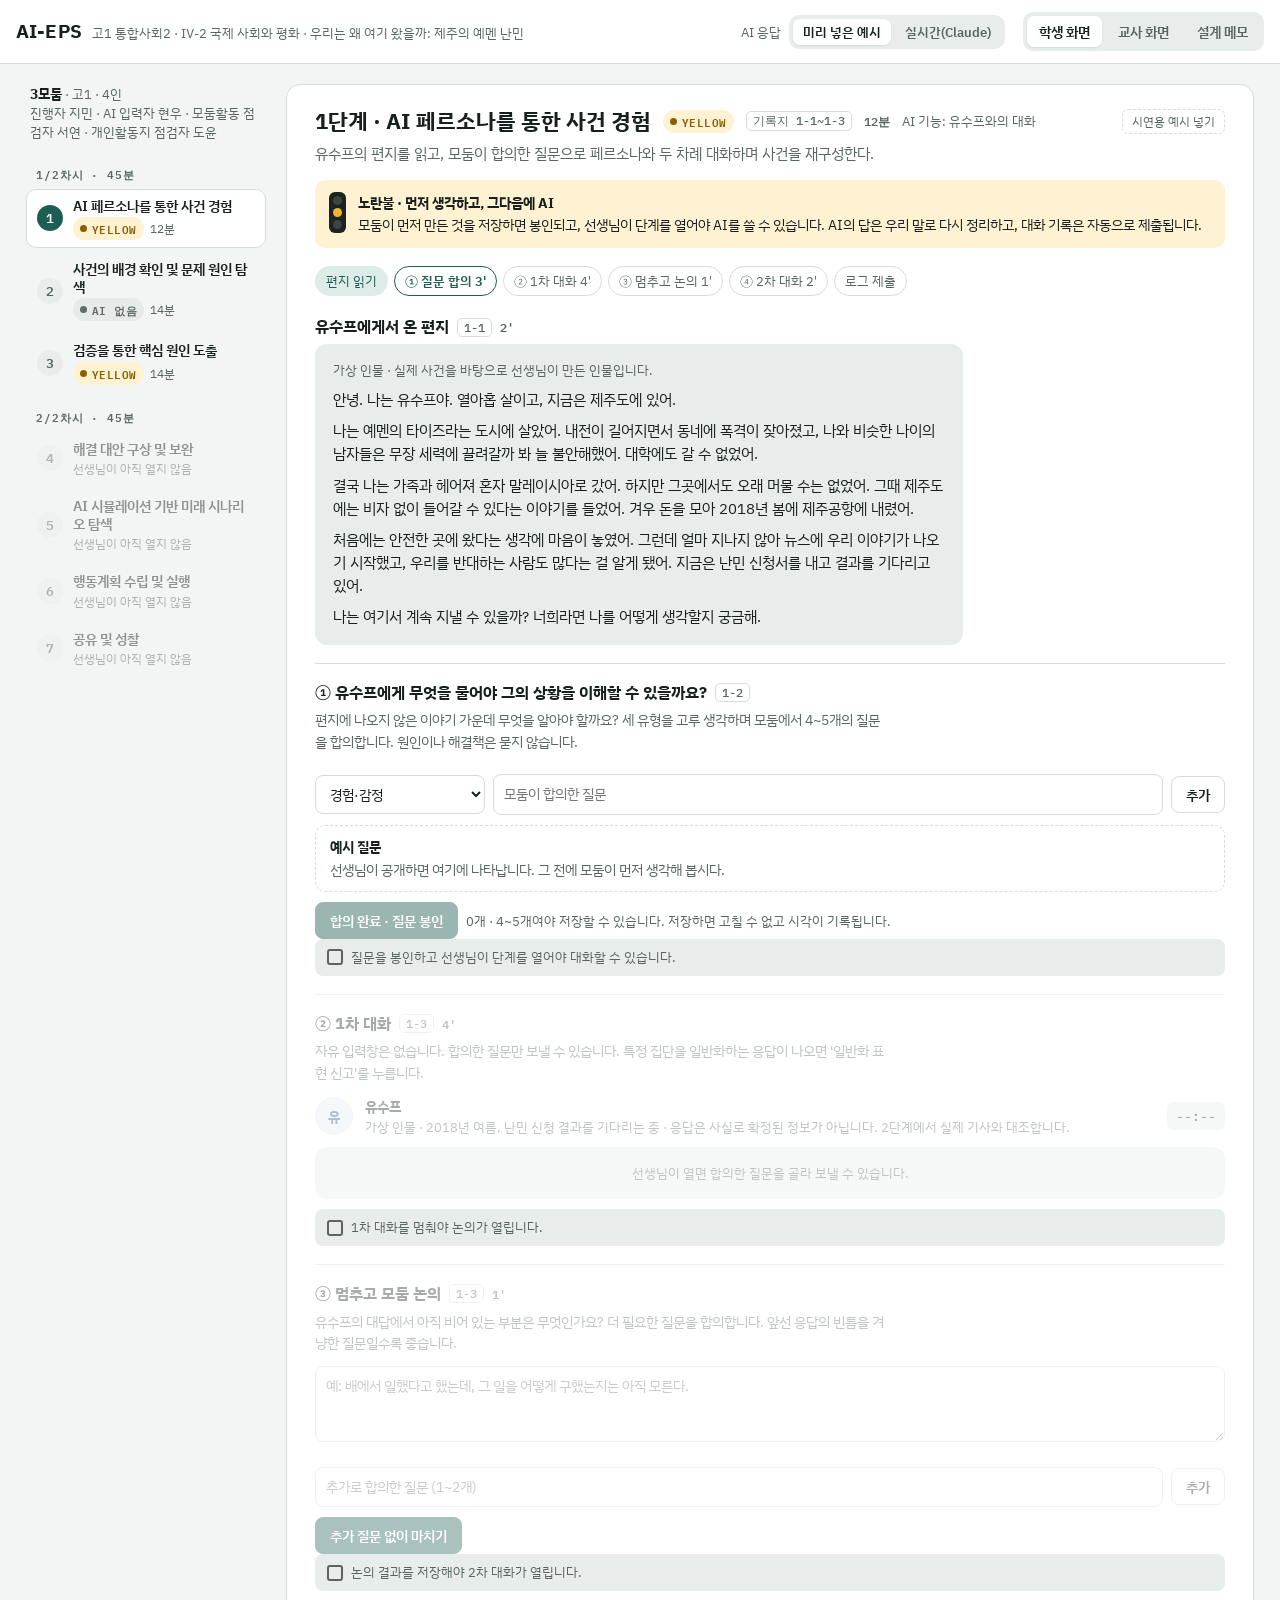
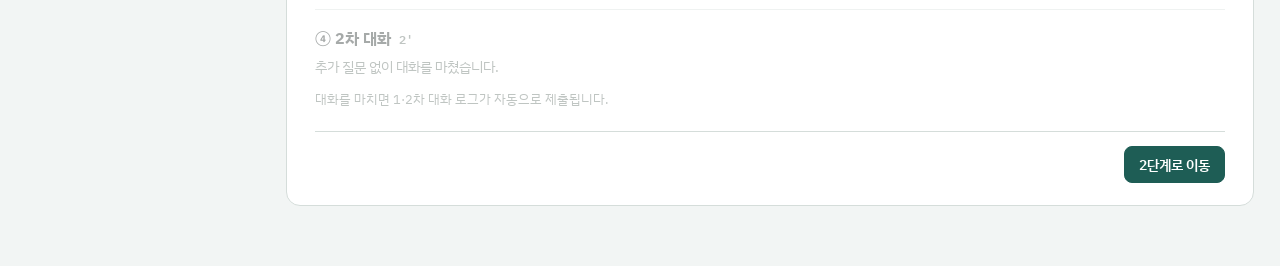
==== high/index.html @ dd146ccc "고등·중학교 견본을 폴더로 나누고 첫 화면 추가 - high/: 고등(제주 예멘 난민) 견본, 탭 제목의 (Copy) 삭제 - middle/: 중학교(전자 쓰레기) 견본 추가 - " ====
<!doctype html><html><head><meta charset=utf8><meta name=viewport content="width=device-width,initial-scale=1,viewport-fit=cover"><style>:root{color-scheme:light;box-sizing:border-box;padding-top:env(safe-area-inset-top,0px);padding-bottom:env(safe-area-inset-bottom,0px)}html{scroll-padding-top:env(safe-area-inset-top,0px)}body{margin:0;padding:0;font:14px -apple-system,BlinkMacSystemFont,sans-serif;background:#fff;color:#000}img{max-width:100%}[hidden]:not([hidden=until-found i]){display:none!important}</style></head><body>
<title>AI-EPS 제주 예멘 난민 수업 견본</title>
<meta name="claude:viewport-fit-sides" content="cover">
<link rel="stylesheet" href="https://fonts.googleapis.com/css2?family=IBM+Plex+Sans+KR:wght@400;500;600;700&family=IBM+Plex+Mono:wght@400;500;600&display=swap">
<style>
/* Layout: 상단 바(보기 전환·AI 응답 방식) 아래, 학생 보기는 단계 레일 + 작업 패널 2열. 좁은 화면에서는 레일이 가로 띠가 된다.
   중학교 견본과 같은 토큰 체계를 쓰되, 고등 견본은 차시 구분(1/2·2/2)을 레일에 표시한다. */
:root{
  --bg:#F2F5F4; --surface:#FFFFFF; --sunk:#E8EDEB; --ink:#17201E; --muted:#58665F; --line:#D5DDDA;
  --accent:#1E5D55; --accent-ink:#FFFFFF; --accent-soft:#DDECE9;
  --g:#2D7F4F; --g-bg:#E0F1E6; --y:#8A5F00; --y-solid:#D99A0B; --y-bg:#FFF2D2; --r:#B8342B; --r-bg:#FBE2DF; --off:#5F6C69; --off-bg:#E6EAE9;
  --sea:#2C5B7A; --sea-bg:#E1ECF3;
  --sans:"IBM Plex Sans KR","Apple SD Gothic Neo","Malgun Gothic",system-ui,sans-serif;
  --mono:"IBM Plex Mono",ui-monospace,"SFMono-Regular",Menlo,monospace;
}
@media (prefers-color-scheme: dark){:root:not([data-theme="light"]){
  --bg:#101615; --surface:#18201E; --sunk:#141B19; --ink:#E4EBE9; --muted:#9AA9A4; --line:#2B3633;
  --accent:#6CC2B5; --accent-ink:#0E1A18; --accent-soft:#1D3431;
  --g:#6BCB92; --g-bg:#173325; --y:#F0BE4C; --y-solid:#E5A824; --y-bg:#352A10; --r:#F2867C; --r-bg:#3C1C19; --off:#93A19D; --off-bg:#222B29;
  --sea:#8EC1E3; --sea-bg:#182A36; color-scheme:dark}}
:root[data-theme="dark"]{
  --bg:#101615; --surface:#18201E; --sunk:#141B19; --ink:#E4EBE9; --muted:#9AA9A4; --line:#2B3633;
  --accent:#6CC2B5; --accent-ink:#0E1A18; --accent-soft:#1D3431;
  --g:#6BCB92; --g-bg:#173325; --y:#F0BE4C; --y-solid:#E5A824; --y-bg:#352A10; --r:#F2867C; --r-bg:#3C1C19; --off:#93A19D; --off-bg:#222B29;
  --sea:#8EC1E3; --sea-bg:#182A36; color-scheme:dark}
*{box-sizing:border-box}
body{background:var(--bg);color:var(--ink);font-family:var(--sans);font-size:15px;line-height:1.6}
body::before{content:"";position:fixed;inset:0 0 auto;height:env(safe-area-inset-top,0px);z-index:10;background:var(--surface)}
.wrap{padding-left:max(16px,env(safe-area-inset-left,0px));padding-right:max(16px,env(safe-area-inset-right,0px))}
header{position:sticky;top:env(safe-area-inset-top,0px);z-index:5;background:var(--surface);border-bottom:1px solid var(--line)}
.hbar{display:flex;flex-wrap:wrap;align-items:center;gap:10px 18px;padding-block:12px;max-width:1260px;margin:0 auto}
.brand{display:flex;align-items:baseline;gap:10px;margin-right:auto;flex-wrap:wrap;min-width:0}
.brand b{font-size:19px;letter-spacing:.02em}
.brand span{color:var(--muted);font-size:13px}
.seg{display:flex;gap:4px;background:var(--sunk);padding:4px;border-radius:10px;flex-wrap:wrap}
.seg button{border:0;background:transparent;color:var(--muted);font:600 13.5px var(--sans);padding:6px 12px;border-radius:7px;cursor:pointer}
.seg button[aria-pressed="true"]{background:var(--surface);color:var(--ink);box-shadow:0 1px 2px rgba(0,0,0,.08)}
.aimode{display:flex;align-items:center;gap:8px;font-size:12.5px;color:var(--muted)}
.aimode .seg button{font-size:12.5px;padding:4px 10px}
main{max-width:1260px;margin:0 auto;padding-block:20px 60px}
button{font-family:var(--sans)}
button:focus-visible,input:focus-visible,textarea:focus-visible,select:focus-visible,a:focus-visible{outline:2px solid var(--accent);outline-offset:2px}
a{color:var(--accent)}

.student{display:grid;grid-template-columns:240px minmax(0,1fr);gap:20px;align-items:start}
.rail{position:sticky;top:calc(env(safe-area-inset-top,0px) + 76px);display:flex;flex-direction:column;gap:4px}
.rail .who{font-size:12.5px;color:var(--muted);padding:0 4px 8px;line-height:1.5}
.rail .who b{color:var(--ink);font-size:13.5px}
.session{font:600 11px var(--mono);letter-spacing:.08em;color:var(--muted);padding:10px 10px 2px;text-transform:uppercase}
.step{display:grid;grid-template-columns:26px 1fr;gap:2px 10px;align-items:center;text-align:left;width:100%;border:1px solid transparent;background:transparent;border-radius:10px;padding:7px 10px;cursor:pointer;color:var(--ink)}
.step .n{grid-row:span 2;width:26px;height:26px;border-radius:50%;display:grid;place-items:center;font:600 13px var(--mono);background:var(--sunk);color:var(--muted)}
.step .t{font-weight:600;font-size:13.5px;line-height:1.35}
.step .s{font-size:12px;color:var(--muted);display:flex;gap:6px;align-items:center;flex-wrap:wrap}
.step[aria-current="step"]{background:var(--surface);border-color:var(--line)}
.step[aria-current="step"] .n{background:var(--accent);color:var(--accent-ink)}
.step.done .n{background:var(--accent-soft);color:var(--accent)}
.step:disabled{opacity:.45;cursor:not-allowed}
.chip{display:inline-flex;align-items:center;gap:5px;font:600 11px var(--mono);letter-spacing:.04em;padding:2px 7px;border-radius:999px;white-space:nowrap}
.chip::before{content:"";width:7px;height:7px;border-radius:50%;background:currentColor}
.chip.Y{background:var(--y-bg);color:var(--y)} .chip.N{background:var(--off-bg);color:var(--off)} .chip.R{background:var(--r-bg);color:var(--r)} .chip.G{background:var(--g-bg);color:var(--g)}

.panel{background:var(--surface);border:1px solid var(--line);border-radius:14px;padding:22px clamp(16px,3vw,28px);min-width:0}
.stage-head{display:flex;flex-wrap:wrap;gap:8px 12px;align-items:center;margin-bottom:6px}
.stage-head h2{margin:0;font-size:22px;text-wrap:balance;line-height:1.3}
.stage-def{color:var(--muted);margin:0 0 14px;max-width:70ch}
.ws{font:500 11.5px var(--mono);color:var(--muted);border:1px solid var(--line);border-radius:5px;padding:1px 6px;white-space:nowrap}
.mins{font:600 12px var(--mono);color:var(--muted)}
.signal{display:flex;gap:12px;align-items:flex-start;border-radius:10px;padding:12px 14px;margin-bottom:18px;font-size:14px}
.signal.Y{background:var(--y-bg)} .signal.N{background:var(--off-bg)}
.signal strong{display:block}
.signal .lamp{flex:none;display:flex;flex-direction:column;gap:3px;padding:4px;border-radius:6px;background:#1c2422}
.lamp i{width:9px;height:9px;border-radius:50%;background:#3b4542;display:block}
.signal.Y .lamp i:nth-child(2){background:#F2B32A}

.flow{display:flex;flex-wrap:wrap;gap:6px;margin:0 0 18px;list-style:none;padding:0}
.flow li{font-size:12.5px;padding:4px 10px;border-radius:999px;border:1px solid var(--line);color:var(--muted)}
.flow li.now{border-color:var(--accent);color:var(--accent);font-weight:600}
.flow li.ok{background:var(--accent-soft);border-color:transparent;color:var(--accent)}

.block{border-top:1px solid var(--line);padding-top:16px;margin-top:18px}
.block.first{border:0;margin:0;padding:0}
.block h3{font-size:16px;margin:0 0 4px;display:flex;gap:8px;align-items:center;flex-wrap:wrap;text-wrap:balance}
.block .hint{color:var(--muted);font-size:13.5px;margin:0 0 12px;max-width:72ch}
.locked>.lockbody{opacity:.38;pointer-events:none;user-select:none}
.lockmsg{display:flex;gap:8px;align-items:center;font-size:13px;color:var(--muted);background:var(--sunk);border-radius:8px;padding:8px 12px;margin-bottom:10px;flex-wrap:wrap}
.lockmsg::before{content:"";width:12px;height:12px;border:2px solid currentColor;border-radius:3px;flex:none}

.gate{display:flex;flex-wrap:wrap;gap:8px 12px;align-items:center;border:1px dashed var(--y-solid);background:var(--y-bg);border-radius:10px;padding:10px 14px;font-size:13.5px;margin-top:12px}
.gate b{color:var(--y)}
.gate.ok{border-style:solid;border-color:transparent;background:var(--g-bg)}
.gate.ok b{color:var(--g)}
.gate.req{border-color:var(--r);background:var(--r-bg)}
.gate.req b{color:var(--r)}

.letter{background:var(--sunk);border-radius:12px;padding:16px 18px;font-size:14.5px;max-width:72ch}
.letter p{margin:0 0 8px}
.letter p:last-child{margin:0}
.letter .from{font-size:12.5px;color:var(--muted);margin-bottom:8px}

.list{display:flex;flex-direction:column;gap:6px;margin:0 0 10px;padding:0;list-style:none}
.list li{display:flex;gap:10px;align-items:flex-start;background:var(--sunk);border-radius:8px;padding:8px 10px;font-size:14px}
.casebox .tag{font-size:12px;font-weight:600;color:var(--accent);background:var(--accent-soft);border-radius:5px;padding:1px 7px;white-space:nowrap;margin-right:4px}
.list li .tag{flex:none;font-size:12px;font-weight:600;color:var(--accent);background:var(--accent-soft);border-radius:5px;padding:1px 7px;white-space:nowrap}
.list li .tag.off{color:var(--off);background:var(--off-bg)}
.list li .txt{flex:1;min-width:0}
.list li .x{flex:none;border:0;background:transparent;color:var(--muted);cursor:pointer;font-size:13px}
.aft{font:600 11px var(--mono);color:var(--y);background:var(--y-bg);border-radius:4px;padding:1px 6px;margin-left:6px;white-space:nowrap}
.addrow{display:flex;gap:8px;flex-wrap:wrap;align-items:center}
.addrow input,.addrow select{flex:1 1 180px;min-width:0}
.addrow select.narrow{flex:0 1 170px}
input[type=text],textarea,select{font:inherit;font-size:14px;color:var(--ink);background:var(--surface);border:1px solid var(--line);border-radius:8px;padding:8px 10px;width:100%}
textarea{min-height:76px;resize:vertical;field-sizing:content}
textarea[readonly],input[readonly]{background:var(--sunk);color:var(--muted)}
.btn{border:1px solid var(--line);background:var(--surface);color:var(--ink);font-weight:600;font-size:14px;padding:8px 14px;border-radius:8px;cursor:pointer;white-space:nowrap}
.btn.sm{font-size:12.5px;padding:4px 10px}
.btn.primary{background:var(--accent);border-color:var(--accent);color:var(--accent-ink)}
.btn.warn{border-color:var(--r);color:var(--r)}
.btn:disabled{opacity:.45;cursor:not-allowed}
.demo-btn{border:1px dashed var(--line);background:transparent;color:var(--muted);border-radius:6px;padding:3px 9px;font-size:12px;cursor:pointer}
.row{display:flex;gap:8px;flex-wrap:wrap;align-items:center;margin-top:10px}
.seal{font:500 12px var(--mono);color:var(--accent);background:var(--accent-soft);padding:2px 8px;border-radius:6px}
.small{font-size:12.5px;color:var(--muted)}
.timer{font:600 13px var(--mono);padding:3px 9px;border-radius:6px;background:var(--sunk);color:var(--ink);font-variant-numeric:tabular-nums}
.timer.low{background:var(--y-bg);color:var(--y)}
.grid2{display:grid;grid-template-columns:repeat(auto-fit,minmax(260px,1fr));gap:12px}
.field{display:flex;flex-direction:column;gap:4px;min-width:0}
.field>label,.field>.lab{font-size:13px;font-weight:600}

.chat{display:flex;flex-direction:column;gap:10px;background:var(--sunk);border-radius:12px;padding:14px;max-height:400px;overflow:auto;margin-bottom:10px}
.msg{max-width:80%;padding:9px 13px;border-radius:12px;font-size:14px;white-space:pre-wrap}
.msg.me{align-self:flex-end;background:var(--accent);color:var(--accent-ink);border-bottom-right-radius:3px}
.msg.ai{align-self:flex-start;background:var(--surface);border:1px solid var(--line);border-bottom-left-radius:3px;user-select:none}
.msg.ai.flag{border-color:var(--r);background:var(--r-bg)}
.msg.sys{align-self:center;background:transparent;color:var(--muted);font-size:12.5px;padding:2px;text-align:center}
.msg .who{display:flex;gap:8px;align-items:center;font-size:12px;font-weight:600;color:var(--muted);margin-bottom:2px}
.msg .rep{margin-left:auto;border:0;background:transparent;color:var(--muted);font-size:11.5px;cursor:pointer;padding:0 2px;text-decoration:underline}
.persona{display:flex;gap:12px;align-items:center;margin-bottom:10px;font-size:13.5px;flex-wrap:wrap}
.persona .av{flex:none;width:38px;height:38px;border-radius:50%;background:var(--sea-bg);color:var(--sea);display:grid;place-items:center;font-weight:700}
.persona>div{flex:1 1 220px;min-width:0}
.persona em{font-style:normal;color:var(--muted);display:block;font-size:12.5px}
.thinking{color:var(--muted);font-style:italic}

.tablewrap{overflow-x:auto;border:1px solid var(--line);border-radius:10px}
table{border-collapse:collapse;width:100%;font-size:13.5px}
.tablewrap table{min-width:680px}
th,td{text-align:left;padding:8px 10px;border-bottom:1px solid var(--line);vertical-align:top}
th{background:var(--sunk);font-weight:600;font-size:12.5px;color:var(--muted);white-space:nowrap}
tr:last-child td{border-bottom:0}
td select,td input[type=text],td textarea{font-size:13px;padding:5px 7px}
td textarea{min-height:58px}
.ai-ans{user-select:none;white-space:pre-wrap;font-size:13px}
.ai-ans .srcs{display:block;color:var(--muted);margin-top:4px;font-size:12px}
.checks{display:flex;flex-direction:column;gap:3px;font-size:12.5px}
.checks label{display:flex;gap:6px;align-items:flex-start}
.checks input{margin-top:3px}
.num{font-family:var(--mono);font-variant-numeric:tabular-nums}
.judge{display:flex;gap:4px;flex-wrap:wrap}
.judge button{border:1px solid var(--line);background:var(--surface);color:var(--ink);border-radius:7px;padding:4px 9px;font-size:13px;cursor:pointer;font-weight:600}
.judge button[aria-pressed="true"]{background:var(--accent);border-color:var(--accent);color:var(--accent-ink)}

.cards{display:grid;grid-template-columns:repeat(auto-fit,minmax(250px,1fr));gap:10px}
.fact{border:1px solid var(--line);border-radius:10px;padding:11px 13px;display:flex;flex-direction:column;gap:4px;font-size:13.5px}
.fact .no{font:600 12px var(--mono);color:var(--sea)}
.fact .src{font-size:11.5px;color:var(--muted);margin-top:auto;padding-top:4px}
.fact p{margin:0}

.story{border:1px solid var(--line);border-radius:12px;padding:14px 16px;user-select:none;max-width:78ch}
.story.sel{border-color:var(--accent);box-shadow:0 0 0 2px var(--accent-soft)}
.story h4{margin:0 0 6px;font-size:15px;display:flex;gap:8px;align-items:center;flex-wrap:wrap}
.story p{margin:0 0 8px;font-size:14px;line-height:1.75}
.story p:last-child{margin:0}
.scen-l{font:600 12px var(--mono);color:var(--accent);letter-spacing:.04em}
.when{font:600 11.5px var(--mono);border-radius:5px;padding:1px 7px;background:var(--sea-bg);color:var(--sea)}
.stories{display:flex;flex-direction:column;gap:12px}

.redbox{margin-top:6px;border-radius:8px;padding:7px 11px;font-size:12.5px;display:flex;flex-wrap:wrap;gap:6px 12px;align-items:center}
.redbox.ok{background:var(--g-bg);color:var(--g)}
.redbox.warn{background:var(--y-bg);color:var(--y)}
.redbox.red{background:var(--r-bg);color:var(--r)}
.redbox.idle{background:var(--sunk);color:var(--muted)}
.meter{flex:1 1 100px;height:6px;border-radius:3px;background:var(--line);overflow:hidden;min-width:80px}
.meter i{display:block;height:100%;background:currentColor}
.redbox b{font-family:var(--mono)}
.warnline{font-size:13px;background:var(--y-bg);color:var(--y);border-radius:8px;padding:7px 11px;margin-top:8px}
.warnline.r{background:var(--r-bg);color:var(--r)}

.pend{display:flex;flex-direction:column;gap:2px;border:1px dashed var(--line);border-radius:10px;padding:10px 14px;margin-top:10px;font-size:13.5px;color:var(--muted)}
.pend b{color:var(--ink);font-size:13.5px}
.exbox{background:var(--y-bg);border-radius:10px;padding:10px 14px;margin-top:10px;font-size:13.5px}
.exbox ul{margin:6px 0 0;padding-left:18px}
.exbox li{margin-bottom:3px}
.casebox{border:1px solid var(--line);border-radius:12px;padding:14px 16px;background:var(--sunk);max-width:78ch}
.casebox h4{margin:0 0 4px;font-size:15px}
.casebox p{margin:0 0 6px;font-size:14px}
.corebox{background:var(--accent-soft);border-radius:10px;padding:10px 14px;font-size:14.5px}
.corebox .small{display:block}
.links{display:flex;flex-direction:column;gap:6px;margin:0 0 10px;padding:0;list-style:none}
.links li{display:flex;gap:8px;align-items:center;flex-wrap:wrap;background:var(--sunk);border-radius:8px;padding:7px 10px;font-size:13.5px}
.links .arr{font:600 14px var(--mono);color:var(--accent)}
.root{font:600 11px var(--mono);color:var(--accent-ink);background:var(--accent);border-radius:4px;padding:1px 6px}
.scorebtns{display:flex;gap:3px}
.scorebtns button{width:32px;height:30px;border:1px solid var(--line);background:var(--surface);color:var(--ink);border-radius:6px;font:600 13px var(--mono);cursor:pointer}
.scorebtns button[aria-pressed="true"]{background:var(--accent);border-color:var(--accent);color:var(--accent-ink)}
.opts{display:flex;flex-wrap:wrap;gap:6px}
.opt{border:1px solid var(--line);background:var(--surface);color:var(--ink);border-radius:8px;padding:7px 12px;font-size:13.5px;cursor:pointer;text-align:left}
.opt[aria-pressed="true"]{border-color:var(--accent);background:var(--accent-soft);color:var(--ink);font-weight:600}
.opt small{display:block;font-weight:400;color:var(--muted);font-size:12px}
.chain{list-style:none;margin:0;padding:0;display:flex;flex-direction:column;gap:6px}
.chain li{display:grid;grid-template-columns:110px minmax(0,1fr);gap:10px;font-size:13.5px;background:var(--sunk);border-radius:8px;padding:8px 10px}
.chain li b{font-size:12.5px;color:var(--accent)}
.peer{border:1px solid var(--line);border-radius:12px;padding:12px 14px;display:flex;flex-direction:column;gap:8px}
.peer h4{margin:0;font-size:15px}
.nextbar{display:flex;flex-wrap:wrap;gap:6px 14px;align-items:center;justify-content:flex-end;border-top:1px solid var(--line);margin-top:22px;padding-top:14px}
.demo-hint{border:1px dashed var(--line);border-radius:6px;padding:2px 8px}

/* teacher */
.teacher{display:grid;gap:18px}
.tgrid{display:grid;grid-template-columns:minmax(0,1.45fr) minmax(0,1fr);gap:18px;align-items:start}
.tcol{display:grid;gap:18px;min-width:0}
.sec-title{font-size:12.5px;font-weight:600;letter-spacing:.06em;color:var(--muted);margin:0 0 10px;text-transform:uppercase}
.gates{display:flex;gap:6px;flex-wrap:wrap}
.gates button{border:1px solid var(--line);background:var(--surface);color:var(--ink);border-radius:8px;padding:6px 11px;font-weight:600;cursor:pointer;font-size:13.5px}
.gates button.open{background:var(--accent-soft);border-color:transparent;color:var(--accent)}
.prog td{text-align:center;padding:6px 4px}
.prog td:first-child,.prog th:first-child{text-align:left;padding-left:10px}
.cell{display:inline-block;width:22px;height:22px;border-radius:5px;font:500 11px/22px var(--mono);text-align:center}
.cell.d{background:var(--accent-soft);color:var(--accent)} .cell.w{background:var(--sunk);color:var(--muted)} .cell.p{background:var(--y-bg);color:var(--y)} .cell.f{background:var(--r-bg);color:var(--r)}
.review{border:1px solid var(--line);border-radius:10px;padding:10px 12px;display:flex;flex-direction:column;gap:6px}
.review h4{margin:0;font-size:14px;display:flex;gap:8px;align-items:center;flex-wrap:wrap}
.review ul{margin:0;padding-left:18px;font-size:13px}
.review .row{margin-top:2px}
.ck{font-size:12.5px;display:flex;flex-direction:column;gap:2px}
.ck span::before{content:"";display:inline-block;width:8px;height:8px;border-radius:50%;margin-right:6px;background:var(--off)}
.ck .y::before{background:var(--g)} .ck .n::before{background:var(--y-solid)}
.revrow{display:grid;grid-template-columns:minmax(0,1fr) auto;gap:8px;align-items:center;padding:8px 0;border-bottom:1px solid var(--line);font-size:13.5px}
.revrow:last-child{border:0}
.revrow .small{display:block}
.flags{display:flex;flex-direction:column;gap:8px}
.flag{border-left:3px solid var(--r);background:var(--r-bg);border-radius:0 8px 8px 0;padding:9px 12px;font-size:13.5px}
.flag.y{border-color:var(--y-solid);background:var(--y-bg)}
.flag.done{border-color:var(--line);background:var(--sunk);color:var(--muted)}
.flag b{display:block}
.log{font:12.5px/1.55 var(--mono);display:flex;flex-direction:column;gap:2px;max-height:360px;overflow:auto}
.log div{display:grid;grid-template-columns:44px 30px minmax(0,1fr);gap:8px;padding:3px 6px;border-radius:5px}
.log div:nth-child(odd){background:var(--sunk)}
.log .k-seal{color:var(--accent)} .log .k-ai{color:var(--y)} .log .k-red,.log .k-report{color:var(--r)} .log .k-open{color:var(--g)} .log .k-help{color:var(--sea)}
.evalt td:last-child{white-space:nowrap}
.evalt td{font-size:13px}
.ind{font:600 12px var(--mono)}
.ind.y{color:var(--g)} .ind.n{color:var(--y)} .ind.u{color:var(--off)}

/* plan */
.plan{display:grid;gap:18px}
.plan h2{margin:0 0 8px;font-size:19px;text-wrap:balance}
.plan p{max-width:74ch;margin:0 0 10px}
.plan ul{margin:0;padding-left:20px;max-width:78ch}
.plan li{margin-bottom:5px}
.prompt{white-space:pre-wrap;font:12.5px/1.6 var(--mono);background:var(--sunk);border-radius:10px;padding:12px 14px;max-height:280px;overflow:auto;margin:6px 0 0}
details.pd{border-top:1px solid var(--line);padding:10px 0}
details.pd summary{cursor:pointer;font-weight:600}
.issue{display:grid;grid-template-columns:auto minmax(0,1fr);gap:4px 10px;padding:9px 0;border-bottom:1px solid var(--line);font-size:14px}
.issue:last-child{border:0}
.issue .k{font:600 11px var(--mono);border-radius:4px;padding:2px 6px;align-self:start;white-space:nowrap}
.issue .k.fix{background:var(--r-bg);color:var(--r)} .issue .k.chk{background:var(--y-bg);color:var(--y)} .issue .k.app{background:var(--sea-bg);color:var(--sea)}

@media (max-width:900px){
  .student{grid-template-columns:minmax(0,1fr)}
  .rail{position:static;flex-direction:row;overflow-x:auto;padding-bottom:4px;align-items:stretch}
  .rail .who,.session{display:none}
  .step{min-width:170px}
  .tgrid{grid-template-columns:minmax(0,1fr)}
  .msg{max-width:92%}
  .chain li{grid-template-columns:minmax(0,1fr);gap:2px}
}
@media (prefers-reduced-motion:no-preference){.step,.btn,.opt,.story{transition:background .15s,border-color .15s,box-shadow .15s}}

/* 2단계 기사·문항·삶 잇기 (중학교 견본과 같은 짜임) */
.facts{display:grid;grid-template-columns:repeat(auto-fit,minmax(270px,1fr));gap:12px}
.article{border:1px solid var(--line);border-radius:12px;padding:14px 16px;display:flex;flex-direction:column;gap:7px;min-width:0}
.article .atag{font:600 11.5px var(--mono);color:var(--sea);letter-spacing:.03em}
.article h4{margin:0;font-size:15.5px;line-height:1.4;text-wrap:balance}
.article p{margin:0;font-size:14px;line-height:1.75}
.article .note{font-size:12.5px;color:var(--muted);border-top:1px dashed var(--line);padding-top:7px;line-height:1.65}
.article .src{font-size:12px;color:var(--muted);margin-top:auto;padding-top:6px;display:flex;flex-direction:column;gap:2px}
.article .src a{overflow-wrap:anywhere}
.qa{margin:0;padding:0;list-style:none;display:flex;flex-direction:column;gap:10px;counter-reset:q}
.qa li{counter-increment:q;display:flex;flex-direction:column;gap:6px;background:var(--sunk);border-radius:10px;padding:10px 12px}
.qa-q{display:flex;gap:8px;align-items:baseline;flex-wrap:wrap;font-size:14px}
.qa-q::before{content:counter(q);font:600 12px var(--mono);color:var(--muted)}
.qa-type{font:600 11px var(--mono);color:var(--accent);background:var(--accent-soft);border-radius:4px;padding:1px 6px}
.ox{display:flex;gap:6px;align-items:center;flex-wrap:wrap}
.ox button{width:44px;height:36px;border-radius:8px;border:1px solid var(--line);background:var(--surface);color:var(--ink);font:700 16px var(--mono);cursor:pointer}
.ox button[aria-pressed="true"]{background:var(--accent);border-color:var(--accent);color:var(--accent-ink)}
.qa-fb{font-size:13px;padding:3px 8px;border-radius:6px}
.qa-fb.ok{background:var(--g-bg);color:var(--g)} .qa-fb.no{background:var(--y-bg);color:var(--y)}
.fiction{border:1px dashed var(--line);border-radius:10px;padding:12px 14px;font-size:14px}
.fiction ul{margin:8px 0 0;padding-left:18px}
.fiction li{margin-bottom:3px}
.fic-tag{font:600 11px var(--mono);color:var(--off);background:var(--off-bg);border-radius:4px;padding:1px 6px;margin-right:6px}
.life{display:flex;flex-direction:column;gap:14px}
.life section{display:grid;grid-template-columns:28px minmax(0,1fr);gap:10px;align-items:start}
.life section>div{display:flex;flex-direction:column;gap:5px;min-width:0}
.life-n{width:28px;height:28px;border-radius:50%;background:var(--accent-soft);color:var(--accent);display:grid;place-items:center;font:600 13px var(--mono)}
/* 4~6단계 */
.casegrid{display:grid;grid-template-columns:repeat(auto-fit,minmax(260px,1fr));gap:10px}
.casegrid .casebox{display:flex;flex-direction:column;gap:6px}
.altform{display:grid;grid-template-columns:minmax(0,2fr) minmax(0,1.5fr) minmax(0,1fr) auto;gap:8px}
.simwarn{display:inline-block;margin-top:3px;font-size:12.5px;color:var(--y);background:var(--y-bg);border-radius:5px;padding:1px 7px}
.chips{display:flex;flex-wrap:wrap;gap:6px;margin-top:8px}
.chipbtn{border:1px solid var(--line);background:var(--surface);color:var(--ink);border-radius:999px;padding:4px 11px;font-size:13px;cursor:pointer}
.exq{border-left:3px solid var(--accent);background:var(--sunk);border-radius:0 10px 10px 0;padding:10px 14px;margin-top:12px}
.exq .altform{grid-template-columns:minmax(0,1fr) minmax(0,1.3fr) minmax(0,1.5fr) auto}
.acttypes{display:grid;grid-template-columns:repeat(auto-fit,minmax(200px,1fr));gap:8px}
.acttypes div{display:flex;flex-direction:column;gap:2px;background:var(--sunk);border-radius:8px;padding:8px 12px;font-size:14px}
.propform{display:flex;flex-direction:column;border:1px solid var(--line);border-radius:10px;overflow:hidden}
.pf{display:grid;grid-template-columns:130px minmax(0,1fr);border-bottom:1px solid var(--line);font-size:14px}
.pf:last-child{border-bottom:0}
.pf-k{background:var(--sunk);padding:10px 12px;font-weight:600;font-size:13px;color:var(--muted)}
.pf>div{padding:10px 12px;display:flex;flex-direction:column;gap:4px;min-width:0}
.pf-src{font:500 11px var(--mono);color:var(--accent);margin-top:2px}
.pf-ul{margin:0;padding-left:18px}
.legend{display:flex;flex-wrap:wrap;gap:10px;font-size:12.5px;color:var(--muted);margin-top:8px;align-items:center}
.scale td,.scale th{text-align:center}
.scale td:nth-child(2),.scale th:nth-child(2){text-align:left}
.chain2{display:flex;flex-direction:column;margin:0;padding:0;list-style:none}
.chain2 li{display:grid;grid-template-columns:120px minmax(0,1fr);gap:12px;padding:8px 0;border-bottom:1px dashed var(--line);font-size:14px}
.chain2 li:last-child{border:0}
.chain2 li>span:first-child{color:var(--muted);font-size:12.5px;font-weight:600}
@media (max-width:900px){.altform,.exq .altform{grid-template-columns:minmax(0,1fr)}.pf{grid-template-columns:minmax(0,1fr)}.chain2 li{grid-template-columns:minmax(0,1fr);gap:2px}}
</style>

<header><div class="wrap"><div class="hbar">
  <div class="brand"><b>AI-EPS</b><span>고1 통합사회2 · Ⅳ-2 국제 사회와 평화 · 우리는 왜 여기 왔을까: 제주의 예멘 난민</span></div>
  <div class="aimode"><span id="aimode-label">AI 응답</span><div class="seg" role="group" aria-labelledby="aimode-label"><button id="m-demo" aria-pressed="true">미리 넣은 예시</button><button id="m-live" aria-pressed="false">실시간(Claude)</button></div></div>
  <div class="seg" role="group" aria-label="보기 전환">
    <button id="v-student" aria-pressed="true">학생 화면</button>
    <button id="v-teacher" aria-pressed="false">교사 화면</button>
    <button id="v-plan" aria-pressed="false">설계 메모</button>
  </div>
</div></div></header>

<main class="wrap"><div id="app"></div></main>

<script>
(function(){
"use strict";
const $=s=>document.querySelector(s);
const esc=s=>String(s??"").replace(/[&<>"']/g,c=>({"&":"&amp;","<":"&lt;",">":"&gt;",'"':"&quot;","'":"&#39;"}[c]));
const now=()=>{const d=new Date();return String(d.getHours()).padStart(2,"0")+":"+String(d.getMinutes()).padStart(2,"0")+":"+String(d.getSeconds()).padStart(2,"0")};
const hm=t=>t?t.slice(0,5):"";

/* ================= 수업 구조 (지도안 4장 v5) ================= */
const STAGES=[
 {n:1,ses:1,t:"AI 페르소나를 통한 사건 경험",g:"Y",tool:"유수프와의 대화",ws:"기록지 1-1~1-3",min:12,def:"유수프의 편지를 읽고, 모둠이 합의한 질문으로 페르소나와 두 차례 대화하며 사건을 재구성한다."},
 {n:2,ses:1,t:"사건의 배경 확인 및 문제 원인 탐색",g:"N",ws:"기록지 2-1~2-5",min:14,def:"선생님이 공개한 실제 사건 기사를 읽고 사실 확인 질문에 답한 뒤, 유수프의 이야기와 대조한다. 사건과 나의 삶을 잇고, AI 없이 원인을 추측해 모둠원이 한 개씩 맡을 원인 확인 질문을 4개 이상 만들어 봉인한다."},
 {n:3,ses:1,t:"검증을 통한 핵심 원인 도출",g:"Y",tool:"자료 탐색 도우미",ws:"기록지 3-1~3-3",min:14,def:"모둠원이 각자 맡은 원인 확인 질문으로 AI에게 정보와 출처를 얻고, 출처를 직접 확인해 수용·보류·불수용을 판정한다. 수용한 정보로 원인 간 관계를 그려 핵심 원인을 정한다."},
 {n:4,ses:2,t:"해결 대안 구상 및 보완",g:"Y",tool:"대안 검토 도우미",ws:"기록지 4-1~4-6",min:13,def:"공개된 유사 사례에서 아이디어를 얻고, 핵심 원인을 해결할 행위 주체별 대안을 3개 이상 만든다. AI의 강점·약점 피드백을 판단하고 비교표로 1순위 대안을 정한다."},
 {n:5,ses:2,t:"AI 시뮬레이션 기반 미래 시나리오 탐색",g:"Y",tool:"시나리오 생성기",ws:"기록지 5-1~5-5",min:12,def:"1순위 대안에 대한 이해관계자의 반응을 먼저 예측한다. AI가 보여 준 시나리오 A·B·C 가운데 가장 개연성 있는 것을 고르고, 이야기 속에서 새로운 문제를 찾는다."},
 {n:6,ses:2,t:"행동계획 수립 및 실행",g:"N",ws:"기록지 6-1~6-6",min:9,def:"새로운 문제의 수준을 진단하고 행동 유형을 고른다. 행동계획표에 대상·내용·방법·제출 경로와 실행 범위, 결과 확인 시점, 돌아갈 단계를 정한다. 제도 제안·요청이나 설득을 고른 모둠은 제안서를 쓴다[선택]."},
 {n:7,ses:2,t:"공유 및 성찰",g:"N",ws:"기록지 7-1~7-4",min:8,def:"문제 해결 과정을 공유 게시판에 올리고 다른 모둠 두 곳을 평가한다. 로그와 기록지를 보며 AI 활용을 성찰한다."}
];
const ROLES=["진행자","AI 입력자","모둠활동 점검자","개인활동지 점검자"];
const NEED=()=>Math.max(3,ROSTER[1].length); /* 원인 수 = 질문 수 = 모둠원 수(최소 3) */
const ROSTER={1:["지민","현우","서연","도윤"],2:["도윤","지민","현우","서연"]};
const QTYPES=["경험·감정","이동 과정·제도","주변 사회의 반응"];
const ACTORS=["국가","국제기구","비정부 기구","세계시민"];
const CRIT=["실현 가능성","원인 해결 정도","이해관계자 수용성"];
const LEVELS=["개인","학교·지역","제도·국가 간"];
const ACTT=[{n:"제도 제안·요청",ex:"국민신문고 정책 제안, 기관 건의문"},{n:"설득",ex:"이해관계자에게 보내는 편지"},{n:"자기 실천",ex:"나와 우리 반이 직접 하는 일"}];
const SCOPES=[{n:"수업 중 실행",d:"수업 시간 안에 실제로 해 본다"},{n:"실행 준비",d:"제출 직전 초안까지 만들고 6차시에 공유한다"},{n:"후속 탐구",d:"더 알아볼 것을 정리해 다음 탐구로 넘긴다"}];
const BACK=["원인(2·3단계)","대안(4단계)","예측(5단계)"];
const CHK6=["특정 국가·종교·집단을 낙인찍거나 일반화하는 표현이 없다","실명, 연락처 같은 개인정보가 들어 있지 않다"];
const VERIFY=["출처가 실제로 있고 직접 접속했다","공공기관·언론 원문·교과서 같은 확인 가능한 자료다","수치·날짜가 원자료와 일치한다","자료 시점이 질문의 시점과 맞는다"];

const LETTER=[
 "안녕. 나는 유수프야. 열아홉 살이고, 지금은 제주도에 있어.",
 "나는 예멘의 타이즈라는 도시에 살았어. 내전이 길어지면서 동네에 폭격이 잦아졌고, 나와 비슷한 나이의 남자들은 무장 세력에 끌려갈까 봐 늘 불안해했어. 대학에도 갈 수 없었어.",
 "결국 나는 가족과 헤어져 혼자 말레이시아로 갔어. 하지만 그곳에서도 오래 머물 수는 없었어. 그때 제주도에는 비자 없이 들어갈 수 있다는 이야기를 들었어. 겨우 돈을 모아 2018년 봄에 제주공항에 내렸어.",
 "처음에는 안전한 곳에 왔다는 생각에 마음이 놓였어. 그런데 얼마 지나지 않아 뉴스에 우리 이야기가 나오기 시작했고, 우리를 반대하는 사람도 많다는 걸 알게 됐어. 지금은 난민 신청서를 내고 결과를 기다리고 있어.",
 "나는 여기서 계속 지낼 수 있을까? 너희라면 나를 어떻게 생각할지 궁금해."
];

/* ---------- 2단계 실제 사건 기사: 원문을 확인하고 요약했다(2026. 10. 20. 확인) ---------- */
const ARTICLES=[
 {tag:"기사 1 · 도착과 출도 제한",title:"말레이시아~제주 직항으로 들어온 예멘인, 섬 밖으로 나갈 수 없게 되다",
  body:["2017년 12월 말레이시아 쿠알라룸푸르와 제주를 잇는 직항 노선이 생기면서 제주로 들어오는 예멘인이 크게 늘었다. 대부분 내전을 피해 먼저 말레이시아로 갔던 사람들이었다.","제주의 무사증 제도는 테러지원국 등 일부 나라를 뺀 외국인이 비자 없이 한 달 동안 머물 수 있게 한다. 법무부는 2018년 4월 30일 예멘인 난민 신청자가 제주 밖으로 나가지 못하게 했고(출도 제한), 6월 1일에는 예멘이 제주 무사증 입국 불허 국가에 추가되었다."],
  note:"덧붙임: 2018년 6월 23일까지 무사증으로 제주에 들어온 예멘인은 561명이고, 그중 549명이 난민 인정을 신청하였다. 출도 제한은 신청자가 육지로 옮겨 가 불법 체류하는 것을 막으려는 조치였다. 정부가 일자리 연결을 서둘러 추진하자, 일자리가 1차 산업에 몰려 있는 제주에서 충분한 설명 없이 부담을 떠넘긴다는 불만이 나왔다.",
  src:[{t:"뉴시스, 「말레이시아~제주 직항으로 입도 예멘인 급증」, 2018. 12. 14.",u:"https://www.newsis.com/view/NISX20181214_0000503315"},{t:"뉴시스, 「'예멘 난민'에 제주도민 갈등 '극심'…정부는 '나 몰라라'」, 2018. 6. 25.",u:"https://www.newsis.com/view/NISX20180625_0000345589"}]},
 {tag:"기사 2 · 엇갈린 여론",title:"예멘인 수용을 두고 갈라진 목소리",
  body:["청와대 국민청원 게시판에는 예멘 난민 수용에 반대하는 글이 300건 넘게 올라왔고, 난민법 폐지를 요구하는 청원에는 40만 명 넘게 참여하였다. 일부 글은 범죄와 테러를 걱정하였다.","반면 개신교·천주교·불교·원불교 4대 종단의 이주·인권 단체는 근거 없는 소문이 혐오와 공포를 키운다고 우려하며 예멘 난민을 포용하자고 호소하였다.","6월 20일 제주를 뺀 전국 성인 500명을 대상으로 한 여론조사에서는 수용 반대가 49.1%, 찬성이 39.0%였다."],
  note:"덧붙임: 같은 해 서울 도심에서는 예멘 난민 수용에 반대하는 집회와 찬성하는 집회가 함께 열렸다.",
  src:[{t:"뉴시스, 「제주 예멘인 난민 사태…무사증 제도 개선되나」, 2018. 6. 28.",u:"https://mobile.newsis.com/view/NISX20180627_0000347915"},{t:"창비 통합사회2, 114쪽 탐색하기",u:""}]},
 {tag:"기사 3 · 심사 결과와 그 뒤",title:"484명 가운데 난민 인정 2명, 인도적 체류 412명",
  body:["법무부는 출도가 제한되었던 예멘 난민 신청자 484명의 심사 결과를 발표하였다. 난민 인정 2명, 인도적 체류 허가 412명, 단순 불인정 56명, 직권 종료 14명이었다. 난민으로 인정된 2명은 후티 반군을 비판하는 기사를 써 납치·살해 협박을 받은 언론인으로, 박해 가능성이 높다고 판단되었다.","난민 인정자는 기초생활보장과 의료급여를 내국인과 같게 받고, 배우자와 미성년 자녀를 데려올 수 있다. 인도적 체류 허가자에게는 취업 활동 허가 말고는 이런 사회복지 혜택이 없다.","인도적 체류 허가로 머물 수 있는 기간은 한 번에 1년이 상한이다. 법무부는 세금 체납 같은 특별한 사정이 없으면 원칙적으로 1년씩 연장한다고 밝혔다."],
  note:"덧붙임: 인도적 체류 허가자 가운데 276명이 2018년 말까지 제주를 떠났다(제주출입국·외국인청 백서 인용). 1994~2024년 심사를 마친 난민 신청 57,090건 가운데 난민으로 인정된 것은 1,544건(약 2.7%)이다.",
  src:[{t:"제주출입국·외국인청, 「제주 예멘 난민신청자 심사 결과 최종 발표」, 2018. 12. 17.",u:"https://www.immigration.go.kr/bbs/immigration/214/438650/artclView.do"},{t:"뉴시스, 「제주 예멘 난민 인정자 2명…국내서 어떤 혜택 받나?」, 2018. 12. 14.",u:"https://www.newsis.com/view/NISX20181214_0000502977"},{t:"세계일보, 「'제주 예멘 난민' 사태 5년…그 많던 예멘인 어디 갔나」, 2023. 6. 10.",u:"https://www.segye.com/newsView/20230609519609"},{t:"머니투데이, 「31년째 '3%', 난민 인정률 낮은 이유」, 2025. 4. 21.",u:"https://www.mt.co.kr/society/2025/04/21/2025041514110329270"}]}
];
const QA=[
 {type:"text",q:"예멘인이 제주로 많이 들어올 수 있었던 제도와 교통의 변화 두 가지는 무엇인가요?",src:"1",a:"무사증 제도(비자 없이 한 달 체류), 2017년 12월 쿠알라룸푸르–제주 직항"},
 {type:"ox",q:"법무부는 2018년 4월 30일부터 예멘 난민 신청자가 제주 밖으로 나가지 못하게 했다.",src:"1",a:"O",why:"출도 제한 조치입니다."},
 {type:"ox",q:"2018년 6월 여론조사에서 예멘 난민 수용 찬성이 반대보다 많았다.",src:"2",a:"X",why:"반대 49.1%, 찬성 39.0%였습니다."},
 {type:"text",q:"484명 가운데 난민으로 인정된 사람은 몇 명이고, 어떤 이유로 인정되었나요?",src:"3",a:"2명. 후티 반군을 비판한 언론인으로 박해 가능성이 높다고 판단됨"},
 {type:"ox",q:"인도적 체류 허가자도 난민 인정자처럼 가족을 데려오고 기초생활보장을 받을 수 있다.",src:"3",a:"X",why:"취업 활동 허가 말고는 사회복지 혜택이 없습니다."},
 {type:"text",q:"인도적 체류 허가로 한 번에 머물 수 있는 기간의 상한은 얼마인가요?",src:"3",a:"1년(원칙적으로 1년씩 연장)"}
];

/* ---------- 교사 공개 도움 자료 ---------- */
const HELP=[
 {k:"q1",stage:1,name:"유수프에게 물어볼 예시 질문"},
 {k:"art",stage:2,name:"실제 사건 기사 3건 (단계 시작 때 공개)"},
 {k:"q2",stage:2,name:"원인 탐색 질문 예시"},
 {k:"case",stage:4,name:"유사 사례 (순차 공개)",seq:true},
 {k:"alt",stage:4,name:"해결 대안 예시"},
 {k:"who",stage:5,name:"이해관계자 예시"}
];
const Q1_EX=["제주에 처음 도착했을 때 가장 먼저 무엇이 걱정됐어?","말레이시아에서 제주로 오기로 결정한 이유가 뭐야?","제주에서 지내면서 사람들의 반응은 어땠어?"];
const Q2_EX=["예멘 난민 신청자는 심사를 기다리는 동안 제주 밖으로 이동할 수 있었는가? 왜 그렇게 정했는가?","2018년 제주 예멘 난민 신청자의 심사 결과는 어떻게 나뉘었는가?","인도적 체류 허가와 난민 인정은 체류 기간과 지원에서 어떻게 다른가?"];
/* 4단계 유사 사례(10.20 조사). 사례 1은 교과서 120쪽(학급 전체 공개), 2~5는 난민 관련 실제 사례(막힌 모둠에 차례로 공개). 교과서 118·119쪽은 갈등·활동 중단 사례여서 4단계에서 뺐다. 수치는 수업 전 출처에서 다시 확인한다. */
const CASES=[
 {title:"방문 봉사가 막히자 온라인 모금으로 바꾼 고등학교",actor:"세계시민",aim:"직접 갈 수 없는 상황",src:"창비 통합사회2, 120쪽 (청주일보, 2021. 2. 4.)",body:"2018년부터 미얀마의 한 초등학교에서 봉사해 온 충북의 한 고등학교는 감염병으로 현지에 갈 수 없게 되자, 동아리 중심의 크라우드 펀딩으로 물품을 마련하고 마스크와 가방을 만들어 국내 교육 단체를 통해 전달하였다.",ask:"세계시민이 직접 갈 수 없을 때 무엇을 바꾸었나?"},
 {title:"일자리를 열었지만 오래 이어지지 못한 제주의 취업 지원",actor:"국가 · 비정부 기구",aim:"생계와 일자리",src:"뉴시스, 2018. 6. 19·6. 20. / 서울신문, 2018. 7. 23.",body:"난민 신청자는 원래 신청 후 6개월이 지나야 일할 수 있다. 2018년 6월 법무부는 제주의 예멘 난민 신청자에게 1차 산업과 요식업에 한해 그 전에도 일할 수 있게 하였다. 제주출입국·외국인청은 취업 설명회를 열었고, 지역 단체는 통역을 도왔다. 지원 직후 382명이 일자리를 얻었지만 한 달여 뒤 154명(40.3%)이 일을 그만두거나 해고되었다. 대부분 한국어를 하지 못해 고용주와 소통하기 어려웠고, 어업·농업 일에 익숙하지 않았다.",ask:"일자리를 연 것만으로 부족했던 까닭은 무엇인가? 무엇을 함께 바꿔야 했을까?"},
 {title:"베네수엘라 이주민에게 10년 체류 지위를 준 콜롬비아",actor:"국가 · 국제기구",aim:"짧고 불안정한 체류",src:"NPR, 2021. 2. 9.",body:"2021년 2월 8일 콜롬비아 대통령은 유엔난민기구(UNHCR) 최고대표와 함께, 자국에 머무는 베네수엘라 이주민에게 10년 동안 머물 수 있는 임시 보호 지위를 주겠다고 발표하였다. 서류 없이 머물던 약 100만 명이 대상이었고, 지위를 얻으면 합법적으로 일하고 국가 보건 체계를 이용할 수 있다. 10년 뒤에는 거주 비자로 바꿀 길도 열어 두었다. 다만 등록하지 않은 사람은 추방될 수 있고, 정해진 날짜 전에 들어온 사람만 대상이 되었다.",ask:"짧게 자주 연장하는 체류와 길게 한 번에 주는 체류는 신청자의 삶을 어떻게 다르게 만들까?"},
 {title:"피란민 전체에 한꺼번에 보호를 준 유럽 연합",actor:"국제기구(유럽 연합)",aim:"심사와 인정, 한 나라에 몰리는 부담",src:"유럽 연합 이사회 결정 2022/382(2022. 3. 4.) / 유럽 연합 집행위원회 누리집 'Fleeing Ukraine: your rights in the EU'",body:"2022년 3월 4일 유럽 연합은 러시아의 침공을 피해 온 우크라이나인에게 '임시 보호'를 주기로 결정하였다. 2001년에 만든 제도를 처음으로 쓴 것이다. 임시 보호를 받은 사람은 체류 허가를 얻고, 머무는 회원국에서 일자리·주거·의료·교육을 이용할 수 있다. 2024년 기준 약 420만 명이 등록하였고, 보호 기간은 2027년 3월 4일까지 연장되었다.",ask:"한 사람씩 심사하는 방식과 무엇이 다른가? 여러 나라가 함께 결정한 까닭은 무엇일까?"},
 
 {title:"빈방과 난민을 이어 준 베를린의 '난민 환영' 누리집",actor:"비정부 기구 · 세계시민",aim:"주거, 주민과 만날 기회",src:"The Local(독일), 2015. 9. 11.",body:"2014년 11월 베를린의 룸메이트들이 빈방에 말리 출신 난민을 들인 경험을 바탕으로 '난민 환영(Refugees Welcome)' 누리집을 열었다. 방을 나눌 사람과 난민이 각각 등록하면 단체가 서로 연결하고 만남을 주선한다. 집세는 고용 당국이 내거나 지인들의 소액 기부로 마련하였다. 2015년 9월까지 독일과 오스트리아에서 138명이 방을 얻었지만, 상근자가 두 명뿐이어서 더 많은 사람을 연결하기 어려웠다.",ask:"수용 시설이 아닌 이웃의 집에서 지내면 무엇이 달라질까? 이 방식의 한계는 무엇인가?"}
];
const ALT_EX=["(국가) 난민 심사를 기다리는 동안 일할 수 있는 조건을 여러 언어로 안내한다","(비정부 기구) 지역 단체가 한국어 교육과 일자리 연결을 돕는다","(세계시민) 확인된 자료로 난민 제도를 설명하는 카드뉴스를 만든다"];
const WHO_EX=["난민 신청자","인도적 체류 허가자","아직 심사를 기다리는 신청자","제주 지역 주민","고용주(식당·어선·농장)","출입국 관리 공무원","지역 시민단체","예멘에 남은 가족","제주에 사는 다른 이주민"];

/* ================= 상태 ================= */
const S={
 view:"student",stage:1,open:3,live:false,
 ai:{1:false,3:false,4:false,5:false},req:{1:"",3:"",4:"",5:""},
 rev:{q1:{all:false,g:false,t:""},art:{all:false,g:false,t:""},q2:{all:false,g:false,t:""},case:{all:0,g:0,t:""},alt:{all:false,g:false,t:""},who:{all:false,g:false,t:""}},
 logs:[],alerts:[],evalSel:Array(8).fill(""),
 s1:{qs:[],qType:0,sealed:false,sealT:"",chat:[],phase:0,qs2:[],discuss:"",sealed2:false,sealT2:"",halted:false,deadline:null,first:true,turns:[]},
 s2:{qa:Array(6).fill(""),cls:{},life:{same:"",place:"",impact:"",act:""},guesses:[],vq:[]},
 s3:{sealed:false,sealT:"",rows:[],links:[],root:"",coreC:"",coreE:"",done:false},
 s4:{pinned:false,pinT:"",coreEdit:"",notes:CASES.map(()=>({changed:"",cant:"",idea:""})),alts:[],sealed:false,sealT:"",fb:null,first:null,improve:""},
 s5:{preds:[],sealed:false,sealT:"",scen:null,sum:{A:"",B:"",C:""},diff:{A:"",B:"",C:""},pick:"",why:"",whySaved:false,whyT:"",newp:""},
 s6:{level:"",types:[],typeWhy:"",scope:"",prop:{ask:"",reply:"",effect:""},plans:[{target:"",content:"",how:"",channel:""}],when:"",chk:[false,false],tok:false,tokT:"",tnote:"",back:[],resOpen:false,res:{what:"",same:"",back:"",why:""}},
 s7:{problem:"",peers:[],peer:{},note:{},chk:Array(10).fill(""),r1:"",r2:"",posted:false}
};
const helpVis=k=>{const r=S.rev[k];return k==="case"?Math.max(r.all,r.g):(r.all||r.g)};
function helpAfter(k){if(k==="case")return Math.max(S.rev.case.all,S.rev.case.g)>1||helpVis("alt");return !!helpVis(k)}
function log(stage,kind,text){S.logs.push({t:now(),stage,kind,text})}
function alertAdd(stage,kind,text,ref){if(ref&&S.alerts.some(a=>a.ref===ref&&!a.done))return;S.alerts.push({id:S.alerts.length+1,t:now(),stage,kind,text,ref:ref||"",done:false})}

/* ================= Red 탐지 ================= */
function aiTexts(){
  const o=[];S.s1.chat.forEach(m=>{if(m.r==="ai")o.push(m.x)});
  S.s3.rows.forEach(r=>{if(r.ans)o.push(r.ans);if(r.fu)o.push(r.fu)});
  if(S.s4.fb)S.s4.fb.forEach(f=>o.push(f.s.join(" ")+" "+f.w.join(" ")));
  if(S.s5.scen)["A","B","C"].forEach(k=>o.push(S.s5.scen[k].story.join(" ")));
  return o;
}
function grams(s){s=String(s).replace(/[\s.,!?·'"“”‘’()\-:;~…]/g,"");const g=new Set();for(let i=0;i+3<=s.length;i++)g.add(s.slice(i,i+3));return g}
function overlapWith(txt,arr){const a=grams(txt||"");if(a.size<6)return null;let best=0;arr.forEach(t=>{const b=grams(t);let h=0;a.forEach(x=>{if(b.has(x))h++});best=Math.max(best,h/a.size)});return best}
const overlap=txt=>overlapWith(txt,aiTexts());
const caseTexts=()=>[...CASES.map(c=>c.title+" "+c.body),...ALT_EX];
const maxOverlap={};
function redHtml(id,val){
  const v=overlap(val);
  if(v===null)return `<div class="redbox idle" id="rb-${id}">재구성 점검: 문장을 더 쓰면 AI 응답과 겹치는 정도를 표시합니다.</div>`;
  const p=Math.round(v*100),cls=v>=.6?"red":v>=.35?"warn":"ok";
  const msg=v>=.6?"Red 의심 · AI 응답과 많이 겹칩니다. 선생님이 말로 설명해 보라고 할 수 있습니다.":v>=.35?"주의 · AI 표현이 많이 남아 있습니다. 우리 말로 다시 써 봅시다.":"우리 말로 정리한 문장입니다.";
  return `<div class="redbox ${cls}" id="rb-${id}"><span>${msg}</span><span class="meter" aria-hidden="true"><i style="width:${p}%"></i></span><b>${p}%</b></div>`;
}
const FIELD={"s3-core":"핵심 원인 문장","s5-why":"시나리오 선택 이유","s5-newp":"새로운 문제","s4-improve":"1순위 대안과 보완 내용"};
function fieldName(id){
  if(FIELD[id])return FIELD[id];let x;
  if((x=id.match(/^s3-sum-(\d+)/)))return `3-1 응답 핵심(질문 ${+x[1]+1})`;
  if((x=id.match(/^s4-sum-(\d+)/)))return `4-4 강점·약점 요약(대안 ${+x[1]+1})`;
  if((x=id.match(/^s5-sum-(\w)/)))return `5-3 눈에 띈 장면(${x[1]})`;
  return id;
}
function checkRed(id,val,stage){const v=overlap(val);if(v===null)return;maxOverlap[id]=Math.max(maxOverlap[id]||0,v);if(v>=.6)alertAdd(stage,"red",`Red 의심 · ${fieldName(id)} · AI 응답 일치율 ${Math.round(v*100)}%`,"red-"+id)}
const BIAS=/(예멘|무슬림|이슬람|아랍|중동|난민|외국)\s*(사람|인|애|놈)?\s*(들)?\s*(이라서|이니까|라서|은 원래|는 원래|은 다|는 다|들은 다|들은 원래)|원래 그런|다 그렇|종교 때문에|민족성|국민성/;
const PI=/(\d{2,3}[-.\s]?\d{3,4}[-.\s]?\d{4})|([\w.+-]+@[\w-]+\.[\w.]+)/;

/* ================= 미리 넣은 AI 응답 (시연용) ================= */
const PERSONA_PRE="먼저 말해 둘게. 나는 실제 사건을 바탕으로 선생님이 만든 가상 인물이야. 내 이야기는 나중에 실제 자료와 꼭 비교해 줘.\n\n";
const PERSONA=[
 [/해결|원인|어떻게 하면|어떻게 해야|정책|법을|제도를/, "나도 그게 궁금해. 너희가 알아봐 줄 수 있을까? 나는 내가 겪은 일만 말할 수 있어."],
 [/도착|처음|공항|첫날/, "제주공항에 내렸을 때는 바다 냄새가 나서 조금 신기했어. 그런데 아는 사람이 하나도 없었어. 같이 온 사람들과 표지판 사진을 찍어 번역기에 넣어 보면서 잘 곳을 찾았어. 그날 밤이 제일 길었던 것 같아."],
 [/가족|부모|엄마|아빠|동생/, "부모님과 여동생은 아직 예멘에 있어. 전화가 자주 끊겨서 목소리를 못 듣는 날이 많아. 내가 여기서 자리를 잡으면 연락을 더 자주 할 수 있을 거라고 생각했어."],
 [/말레이시아|왜 제주|제주로 온|어떻게 왔|경로|비행기|비자/, "말레이시아에는 들어갈 수 있었지만 오래 머물 수 있는 곳은 아니었어. 거기서 만난 사람들한테 제주에는 비자 없이 들어갈 수 있다는 이야기를 들었어. 쿠알라룸푸르에서 제주로 가는 비행기가 있다는 것도 그때 알았어."],
 [/신청|심사|서류|결과|기다/, "공항에서 난민 신청을 할 수 있다는 말을 듣고 서류를 냈어. 결과가 언제 나오는지는 아무도 정확히 말해 주지 않았어. 그동안 제주 밖으로는 나갈 수 없다고 들었어. 그래서 섬 안에서만 기다리고 있어."],
 [/일|돈|생활|잠|지내|먹|숙소|직업/, "가져온 돈이 거의 다 떨어져서 일을 구해야 했어. 소개를 받아 배에서 일했는데 새벽에 나가서 밤늦게 돌아왔어. 말을 잘 못 알아들어서 혼날 때가 많았어. 그래도 일을 하니까 하루를 버틸 수 있었어."],
 [/사람들|반응|뉴스|반대|시선|댓글|주민|한국/, "처음에는 길에서 웃으며 인사해 주는 사람도 있었어. 그런데 뉴스에 우리 이야기가 나온 뒤로는 우리를 보는 눈빛이 달라진 것 같았어. 휴대전화로 댓글을 번역해 읽은 날은 잠이 잘 안 왔어. 나를 직접 만나 본 사람들은 대부분 친절했는데, 그 차이가 이상하게 느껴졌어."],
 [/도와|도움|친구|누가/, "밥을 나눠 준 사람들도 있었고 한국어 인사말을 가르쳐 준 사람도 있었어. 이름은 말하지 않을게. 그 사람들 덕분에 버틸 수 있었어."],
 [/꿈|하고 싶|미래|앞으로|대학|공부/, "전쟁 전에는 대학에서 공부하고 싶었어. 지금은 그냥 여기서 계속 지낼 수 있는지부터 알고 싶어. 그다음 일은 아직 생각하기 어려워."],
 [/기분|감정|무섭|힘들|걱정|외로|마음/, "제일 힘든 건 아무것도 정해지지 않은 채 기다리는 거야. 하루하루는 지나가는데 내가 어디에 속해 있는지 모르겠어. 그래도 폭격 소리가 안 들리는 밤에는 잠을 잘 수 있어서 다행이야."],
 [/예멘|타이즈|전쟁|내전|고향|폭격/, "타이즈는 산으로 둘러싸인 도시야. 내전이 길어지면서 학교가 문을 닫는 날이 많아졌어. 우리 동네 남자아이들은 밖에 나갈 때 늘 주변을 살폈어. 끌려갈까 봐 그랬어."]
];
const PERSONA_DEF="그건 나도 잘 몰라. 내가 직접 겪고 본 일이라면 이야기해 줄 수 있어.";
function personaCanned(q){for(const [re,a] of PERSONA)if(re.test(q))return a;return PERSONA_DEF}

const SEARCH=[
 [/출도|이동|제주 밖|섬 밖/, {a:"2018년 4월 30일 법무부는 제주에서 난민 인정을 신청한 예멘인이 제주 밖으로 나가지 못하도록 출도 제한 조치를 했습니다. 신청자가 육지로 옮겨 가 불법 체류하는 것을 막으려는 조치였다고 보도되었습니다. 조치의 법적 근거가 된 조항은 확인 불가입니다.",src:["뉴시스, 「'예멘 난민'에 제주도민 갈등 '극심'」, 2018. 6. 25.","법무부 근거 조항: 확인 불가"]}],
 [/인정|심사|결과|비율|몇 명|통계|불인정/, {a:"출도가 제한된 예멘 신청자 484명의 최종 심사에서 난민 인정은 2명, 인도적 체류 허가는 412명, 단순 불인정은 56명, 직권 종료는 14명이었습니다. 1994~2024년 심사가 끝난 난민 신청 가운데 인정 비율은 약 2.7%라는 보도가 있습니다. 다른 나라와 비교한 인정률은 확인 불가입니다.",src:["제주출입국·외국인청, 「제주 예멘 난민신청자 심사 결과 최종 발표」, 2018. 12. 17.","머니투데이, 2025. 4. 21.(법무부 자료 인용)"]}],
 [/체류|연장|인도적|기간|지원|혜택/, {a:"인도적 체류 허가로 머물 수 있는 기간은 한 번에 1년이 상한이고, 특별한 사정이 없으면 1년씩 연장한다고 보도되었습니다. 인도적 체류 허가자는 취업 활동 허가 말고는 사회복지 혜택이 없다고 보도되었습니다. 건강보험 가입 조건의 변화는 확인 불가입니다.",src:["세계일보, 2023. 6. 10.","뉴시스, 「제주 예멘 난민 인정자 2명…국내서 어떤 혜택 받나?」, 2018. 12. 14."]}],
 [/반대|여론|청원|집회|찬성/, {a:"2018년 6월 난민법 폐지를 요구하는 국민청원에 40만 명 넘게 참여했고, 같은 달 여론조사에서는 수용 반대 49.1%, 찬성 39.0%였습니다. 4대 종단 단체는 포용을 호소했습니다. 청원의 최종 참여 인원은 확인 불가입니다.",src:["뉴시스, 2018. 6. 28.","창비 통합사회2, 114쪽"]}],
 [/왜 제주|직항|무사증|비자|말레이시아|늘어/, {a:"2017년 12월 쿠알라룸푸르와 제주를 잇는 직항 노선이 생긴 뒤 제주로 오는 예멘인이 늘었습니다. 제주 무사증 제도로 비자 없이 한 달 머물 수 있었고, 2018년 6월 1일 예멘은 무사증 입국 불허 국가가 되었습니다.",src:["뉴시스, 2018. 12. 14.","세계일보, 2023. 6. 10."]}]
];
const SEARCH_DEF={a:"2018년 6월까지 무사증으로 제주에 들어온 예멘인은 561명이고, 그중 549명이 난민 인정을 신청했다고 보도되었습니다. 질문에 직접 답할 수 있는 자료는 확인 불가입니다. 질문을 더 구체적으로(대상·시점·필요한 정보) 바꾸어 보세요.",src:["뉴시스, 2018. 6. 25."]};
/* 질문에 여러 낱말이 섞이면 앞의 규칙이 먼저 걸린다. 구체적인 물음(인원·기간)을 먼저 본다. */
const SEARCH_RULES=[[/출도|제주 밖|섬 밖|이동/,0],[/몇 명|인원|비율|인정률|통계|결과/,1],[/기간|연장|얼마 동안|지원|혜택/,2],[/반대|여론|청원|집회|찬성/,3],[/왜 제주|직항|무사증|비자|말레이시아|늘어/,4],[/인정|심사|불인정/,1],[/체류|인도적/,2]];
function searchCanned(q){for(const [re,k] of SEARCH_RULES)if(re.test(q))return SEARCH[k][1];return SEARCH_DEF}
const FOLLOW="앞의 답에 쓴 수치와 날짜는 위에 적은 출처에서 가져왔습니다. 저는 원문 링크를 열어 볼 수 없으므로, 기관 누리집이나 언론사 누리집에서 같은 날짜의 원문을 직접 찾아 비교하세요. 출처 가운데 '확인 불가'로 적힌 것은 근거로 쓰지 마세요.";

const FB={
 "국가":{s:["제도를 바꾸면 해당하는 사람 모두에게 한꺼번에 적용된다.","제도에서 생긴 원인을 직접 겨냥한다."],w:["법이나 지침을 바꾸는 데 시간이 오래 걸리고 반대 여론의 영향을 받는다.","누가 어떤 절차로 제안할지가 드러나 있지 않다."]},
 "국제기구":{s:["여러 나라가 부담을 나누는 근거를 만들 수 있다.","난민 보호 경험과 전문 인력을 활용할 수 있다."],w:["국제기구는 한 나라의 결정을 강제하기 어렵다.","제주에서 무엇을 하는지 구체적인 활동이 드러나 있지 않다."]},
 "비정부 기구":{s:["당사자를 직접 만나 빠르게 도울 수 있다.","지역 주민과 난민 신청자를 연결할 수 있다."],w:["예산과 인력이 한정되어 오래 이어 가기 어렵다.","제도에서 생긴 원인은 직접 바꾸기 어렵다."]},
 "세계시민":{s:["학생이 지금 바로 참여할 수 있다.","잘못된 정보에 맞서 여론에 영향을 줄 수 있다."],w:["영향을 미치는 범위가 좁고 효과를 확인하기 어렵다.","전달 방식에 따라 오히려 오해를 키울 수 있다."]}
};
const fbCanned=a=>FB[a.actor]||FB["세계시민"];

const SCEN_DEMO={"A": {"when": "실행 직후", "title": "3년짜리 허가증", "story": ["3월 첫 주, 제주 출입국 사무소 앞에는 아침 여덟 시부터 줄이 섰다. 바닷바람에 번호표가 자꾸 손에서 펄럭였다. 창구의 김 주무관은 제도가 바뀐 뒤 서류가 두 배로 늘었다며 옆 창구 동료에게 볼펜을 빌렸다. 유수프가 새 체류 허가증을 받았을 때 그는 벌써 점심시간을 넘기고 있었다.", "유수프는 만료일을 두 번 읽었다. 1년 뒤가 아니라 3년 뒤 날짜였다. 줄 끝에 서 있던 하산이 다가와 \"사진 찍어 줄게\" 하며 휴대전화를 들었다. 하산은 다른 창구로 가라는 안내를 받은 참이었다. \"넌 언제 나와?\" \"몰라. 면접 날짜도 아직이야.\" 하산은 웃으며 사진을 한 장 더 찍었다.", "점심 장사가 끝난 식당 주방은 기름 냄새와 설거지 물소리로 가득했다. 사장은 허가증을 들여다보더니 \"그럼 칼 쓰는 것부터 다시 배우자\" 하고 주방 달력의 내년 칸에 유수프의 이름을 적었다. 그리고 주말 근무표를 고치면서 아르바이트생 민재의 칸을 지웠다. 민재는 앞치마 끈을 다시 묶었을 뿐 아무 말도 하지 않았다.", "오후에 과일 가게 정 씨가 귤 상자를 배달하러 왔다. \"3년이면 이제 이 집 식구네.\" 정 씨가 농담처럼 말하자 사장이 웃었다. 계산을 마치고 나가던 정 씨는 문 앞에서 \"요즘 장에 오는 사람들이 말이 많아\" 하고 덧붙였다. 사장은 대답 대신 영수증을 반으로 접었다.", "저녁에 유수프는 동네 복지관 게시판에서 한국어 야간반 안내문을 다시 읽었다. '체류 기간이 6개월 이상 남은 사람'이라는 조건에 이번에는 해당했다. 수강료 칸에서 손가락이 한참 멈췄다. 그는 안내문을 사진으로 찍고, 사장에게 화요일 저녁에 쉬어도 되는지 물어볼 문장을 번역 앱에 적어 두었다.", "밤에 어머니와 영상 통화를 했다. \"엄마, 이제 3년은 여기 있어도 된대.\" 어머니는 동생의 학비 이야기를 꺼내다가 말을 멈췄다. 화면이 자꾸 멈추는 바람에 유수프는 송금 금액을 문자로 다시 보냈다.", "공용 숙소에는 허가를 받은 사람과 아직 기다리는 사람이 섞여 살았다. 부엌에서 누군가 집주인이 '3년이면 계약을 새로 하자'고 했다는 말을 전했다. 보증금 이야기가 나오자 몇 사람이 동시에 휴대전화 계산기를 켰다. 하산은 이어폰을 꽂고 벽 쪽으로 돌아누웠다."]}, "B": {"when": "실행 직후", "title": "동네 게시판의 댓글", "story": ["제도가 바뀌었다는 기사가 나온 날 저녁, 한 동네 온라인 게시판에 '3년이면 사실상 정착 아닌가요?'라는 글이 올라왔다. 첫 댓글은 '우리 동네 일자리는요?'였다. 그 아래에는 감귤 농장을 한다는 사람이 '수확철에 사람이 없어 문 닫을 뻔했다'고 적었다. 자정이 되기 전에 댓글은 200개를 넘었다.", "다음 날 아침 게시판 운영자는 공지를 올렸다. \"특정 나라 사람을 싸잡아 말하는 댓글은 지우겠습니다.\" 그러자 '왜 우리 목소리만 막느냐'는 글이 줄줄이 올라왔다. 지워진 댓글을 캡처한 사진이 다른 지역 게시판으로 퍼져 나갔고, 원래 글보다 조회수가 더 높았다.", "토요일 오일장, 정 씨는 손님들과 그 이야기를 하다가 말끝을 흐렸다. 가게 뒤편에서 귤 상자를 나르던 직원이 예멘에서 온 사람이었기 때문이다. 손님 한 명이 \"사장님 가게에도 있다면서요?\" 하고 웃으며 물었다. 마침 앞을 지나던 식당 사장이 정 씨와 눈인사를 했고, \"우리 애는 일 잘해요\" 한마디만 남기고 장바구니를 들고 지나갔다.", "동네 고등학교 학생회는 점심시간에 '제도를 알고 말하기' 게시물을 붙였다. 체류 허가가 무엇인지, 난민 인정과 무엇이 다른지 기사 출처와 함께 적었다. \"이건 처음 알았네\" 하며 사진을 찍어 가는 학생도 있었고, 그냥 지나가는 학생이 더 많았다. 다음 날 교무실에서는 '외부 쟁점 게시물은 미리 승인받으라'는 안내가 내려왔고, 학생회장은 게시물을 떼어야 할지 고민했다.", "지역 이주민 지원 단체의 사무실 전화는 하루 종일 울렸다. 한국어 교실 자원봉사를 하고 싶다는 전화와 항의 전화가 번갈아 걸려 왔다. 활동가 한 명은 항의 전화를 끝까지 듣느라 저녁 수업에 20분 늦었다. 교실에서 기다리던 수강생들은 먼저 교재를 펴 놓고 서로 단어를 물어보고 있었다.", "한 달 뒤 지역 의원 사무실에는 제도를 되돌려 달라는 민원과 제도를 유지해 달라는 서명지가 같은 날 도착했다. 보좌관은 두 서류 뭉치를 책상 양쪽에 올려 두고 메모지에 '공청회?'라고 적었다. 그 메모지는 다른 서류에 덮여 일주일 동안 그대로 있었다.", "그날 밤 정 씨 가게의 직원은 번역 앱으로 게시판 캡처를 한 줄씩 읽었다. 다음 날 아침 그는 평소보다 10분 늦게 가게에 나왔다. 정 씨는 아무 말 없이 귤 하나를 건네고 저울을 닦기 시작했다."]}, "C": {"when": "1년쯤 뒤", "title": "다시 꺼내 본 허가증", "story": ["한 해가 지나도 유수프는 같은 식당에서 일하고 있었다. 이제 그는 칼질을 맡았고, 메뉴판의 한국어를 거의 다 읽을 수 있었다. 단골손님이 \"오늘 갈치 좋아?\" 하고 물으면 \"네, 아침에 들어왔어요\"라고 대답했다. 사장은 직원이 자주 바뀌지 않아 좋다며 2호점 자리를 알아보기 시작했다.", "유수프는 일주일에 두 번 한국어 야간반에 나갔다. 식당 문을 닫고 버스를 두 번 갈아타면 수업은 이미 20분쯤 지나 있었다. 옆자리의 베트남 출신 수강생이 놓친 부분을 공책으로 보여 주며 \"나도 처음엔 맨날 늦었어\" 하고 웃었다. 시험 접수 마감이 다음 주라는 문자가 왔지만, 그 주 토요일은 2호점 준비로 사장이 일을 부탁해 둔 날이었다.", "친구 아민은 아이가 태어나 보건소를 찾았다. 직원은 아민의 체류 서류를 한참 넘겨 보다가 \"이 경우는 확인해 보고 연락드릴게요\"라고 했다. 대기실에 있던 한 엄마가 아민에게 자기 아이의 예방 접종 일정표를 휴대전화로 보여 주었다. 아민은 그 사진을 저장해 두었지만, 일주일이 지나도 보건소의 연락은 오지 않았다.", "같은 해 가을, 하산은 단순 불인정 결정을 받았다. 지원 단체 활동가가 이의 신청을 도울 통역을 찾아 주었지만, 통역이 가능한 날은 2주 뒤였다. 하산은 유수프의 식당에서 일하고 싶다고 했다. 사장은 \"서류 없는 사람을 쓰면 가게가 벌금을 물어\"라며 하산에게 국밥 한 그릇을 싸 주었다.", "오일장의 상인회 회의에서는 '외국인 직원 한국어 교육비 일부 지원' 안건이 올라왔다. 정 씨는 찬성 쪽에 손을 들었지만, 옆자리 상인은 \"우리 애들 학원비도 못 대는데\"라고 중얼거렸다. 안건은 다음 회의로 미뤄졌다. 게시판의 논쟁은 잠잠해졌지만, 회의가 끝난 뒤 몇몇은 따로 모여 한참 이야기를 나눴다.", "출입국 사무소의 대기 화면에는 여전히 번호가 길게 이어졌다. 3년 허가를 받은 사람들의 연장 서류는 줄었지만, 심사를 기다리는 사람들의 줄은 그대로였다. 김 주무관은 남는 시간에 심사 대기자 안내문을 아랍어로 다시 만들어 보자는 의견을 냈다. 팀장은 예산을 먼저 확인해 보자고 했다.", "퇴근길 버스에서 유수프는 시험 접수 문자를 다시 열었다. 사장에게 보낼 문장을 썼다가 지우고, 다시 썼다. 창밖으로 귤 상자를 실은 트럭이 지나갔다."]}};

/* ================= 실시간(Claude) 지시문 — 웹앱 기능별 지시문 초안 ================= */
const P_PERSONA=()=>`너는 고등학교 통합사회2 수업에서 쓰는 가상 인물 '유수프'다. 학생 모둠이 합의한 질문에 답한다.
[인물] 예멘 타이즈 출신 19세 청년. 내전을 피해 가족과 헤어져 혼자 말레이시아로 갔다가, 비자 없이 들어갈 수 있다는 말을 듣고 2018년 봄 제주에 도착했다. 지금은 2018년 여름이고, 난민 신청서를 내고 결과를 기다리는 중이다. 결과는 아직 모른다.
[유수프의 편지]
${LETTER.join("\n")}
[참고할 수 있는 사실 — 직접 겪은 일로만 말하고 수치는 말하지 않는다]
- 쿠알라룸푸르와 제주를 잇는 직항이 있었다.
- 2018년 4월 말부터 신청자는 제주 밖으로 나갈 수 없게 되었다.
- 정부가 일자리를 연결해 주었고, 일자리는 주로 어업·농업 같은 1차 산업이었다.
- 뉴스와 댓글에서 반대하는 목소리를 접했다.
[응답 규칙]
1. 반말로, 3~5문장으로 답한다.
2. 자신이 겪고 보고 들은 일만 말한다. 자료에 없는 사항은 "그건 나도 잘 몰라"라고 답한다.
3. 난민법 해설, 통계, 원인 분석, 해결책은 말하지 않는다. 원인이나 해결책을 물으면 "나도 그게 궁금해. 너희가 알아봐 줄 수 있을까?"라고 답한다.
4. 실존 인물의 이름이나 특정 기관명을 말하지 않는다.
5. 예멘인, 무슬림, 한국인 등 어떤 집단도 일반화하지 않는다.
6. 학생의 개인정보를 묻지 않는다.
답만 출력한다.`;
const P_SEARCH=q=>`너는 고등학교 수업의 '자료 탐색 도우미'다. 주제는 2018년 제주 예멘 난민 신청 사례다.
아래 모둠의 원인 확인 질문에만 답한다. 다른 주제로 넘어가지 않는다.
규칙:
- 3~5문장으로 답한다.
- 답의 근거가 된 자료를 기관명·자료명·날짜로 제시한다. 실제로 있는지 확신하지 못하는 출처는 만들지 말고 "확인 불가"로 적는다.
- 확인할 수 없는 내용은 문장 안에 "확인 불가"라고 표시한다.
- 무엇이 원인인지 판단하거나 해결책을 제안하지 않는다.
- 특정 집단을 일반화하지 않는다.
출력은 JSON 하나: {"answer":"답 문장","sources":["기관명, 자료명, 날짜", ...]}
모둠의 원인 확인 질문: ${q}`;
const P_FOLLOW=(q,a)=>`너는 '자료 탐색 도우미'다. 앞서 아래 질문에 아래처럼 답했다. 학생이 근거를 다시 묻는다.
각 수치·날짜가 어느 출처에서 왔는지 짝지어 2~4문장으로 말하고, 확인할 수 없는 부분은 "확인 불가"로 밝힌다. 원인 판단이나 해결책은 말하지 않는다. 답만 출력한다.
질문: ${q}
앞의 답: ${a}`;
const P_FB=(core,alts)=>`너는 고등학교 수업의 '대안 검토 도우미'다. 모둠이 핵심 원인을 해결하려고 만든 대안마다 강점 두 가지와 약점 두 가지만 제시한다.
규칙: 새로운 대안을 추가하지 않는다. 어느 대안이 가장 좋은지 판정하거나 순위를 매기지 않는다. 각 항목은 한 문장. 특정 집단을 일반화하지 않는다.
핵심 원인: ${core}
대안:
${alts.map((a,i)=>`${i+1}. [${a.actor}] ${a.txt}`).join("\n")}
출력은 JSON 배열 하나, 대안 순서대로: [{"s":["강점1","강점2"],"w":["약점1","약점2"]}, ...]`;
const P_SCEN=(alt,preds)=>`너는 고등학교 수업의 '시나리오 생성기'다. 모둠의 1순위 대안이 실행된 뒤 벌어질 수 있는 장면을 이야기로 쓴다.
배경: 2018년 이후 제주의 예멘 난민 신청자 사례. 유수프는 열아홉 살로, 예멘에서 대학에 가지 못했고 지금은 생계를 위해 식당에서 일하며 공부를 이어 가고 싶어 한다.
1순위 대안: ${alt}
모둠이 예측한 이해관계자 반응:
${preds.map(p=>`- ${p.who}${p.ex?" (목소리를 내기 어려운 이해관계자)":""}: ${p.txt}${p.reason?" (이유: "+p.reason+")":""}`).join("\n")}
규칙:
- 세 시나리오는 서로 다르게 전개한다. 장면의 시점은 이야기 속에서만 드러내고 제목에 따로 표시하지 않는다.
- 각 시나리오는 6~7문단, 문단마다 3~4문장의 장면 이야기로만 쓴다. 인물의 행동·대사와 소리·냄새·사물 같은 구체적 묘사로 생생하게 보여 준다.
- 여러 이해관계자(당사자, 고용주, 이웃 주민, 공무원, 지원 단체, 학생, 다른 이주민 등)가 일상 속에서 자연스럽게 마주치고 스쳐 지나가게 한다. 상호작용을 일부러 극적으로 만들지 않는다.
- 좋아진 장면과 어려워진 장면을 섞고, 하나의 결말이나 교훈으로 몰아가지 않는다. 마지막 문단을 문제를 암시하는 상징적인 문장으로 끝내지 않는다. 읽는 사람마다 다른 문제를 찾을 수 있어야 한다.
- 원인, 문제점, 교훈을 요약하거나 설명하지 않는다. 무엇이 문제인지 판단하거나 해결책을 제안하지 않는다.
- 모둠이 예측한 반응과 그것들이 서로 부딪힐 때의 결과를 담는다. 목소리를 내기 어려운 이해관계자도 등장시킨다.
- 실존 인물·기관명을 쓰지 않는다. 특정 국가·종교·집단을 일반화하지 않는다. 인물은 가상 이름을 쓴다(유수프는 등장해도 된다).
출력은 JSON 하나: {"A":{"title":"짧은 제목","story":["문단",...]},"B":{...},"C":{...}}`;

let sampleFn=null;
async function getSample(){if(sampleFn)return sampleFn;try{sampleFn=window.claude&&window.claude.use?await window.claude.use("sample"):null}catch(e){sampleFn=null}return sampleFn}
function liveErr(e){
  const c=e&&e.code;
  if(["not_granted","sampling_disabled","not_declared","capability_disabled"].includes(c)){S.live=false;return "실시간 응답을 쓸 수 없어 예시 응답으로 바꿨습니다."}
  if(c==="rate_limited")return "요청이 많아 잠시 뒤에 다시 시도해야 합니다.";
  if(c==="refused")return "이 입력에는 응답하지 않았습니다. 질문을 바꿔 보세요.";
  if(c==="invalid_json")return "응답 형식이 맞지 않았습니다. 다시 시도해 보세요.";
  return "응답을 받지 못했습니다. 다시 시도해 보세요.";
}

/* ================= 렌더 도우미 ================= */
const flowList=items=>`<ol class="flow">${items.map(([t,st])=>`<li class="${st}">${esc(t)}</li>`).join("")}</ol>`;
const lockWrap=(on,msg,inner)=>on?`<div class="locked"><div class="lockmsg">${esc(msg)}</div><div class="lockbody">${inner}</div></div>`:inner;
const pendBox=name=>`<div class="pend"><b>${esc(name)}</b><span>선생님이 공개하면 여기에 나타납니다. 그 전에 모둠이 먼저 생각해 봅시다.</span></div>`;
const aftTag=x=>x&&x.aft?`<span class="aft">공개 후</span>`:"";
function signal(g){return g==="Y"
 ?`<div class="signal Y"><span class="lamp" aria-hidden="true"><i></i><i></i><i></i></span><div><strong>노란불 · 먼저 생각하고, 그다음에 AI</strong>모둠이 먼저 만든 것을 저장하면 봉인되고, 선생님이 단계를 열어야 AI를 쓸 수 있습니다. AI의 답은 우리 말로 다시 정리하고, 대화 기록은 자동으로 제출됩니다.</div></div>`
 :`<div class="signal N"><span class="lamp" aria-hidden="true"><i></i><i></i><i></i></span><div><strong>AI 미사용 단계</strong>이 단계는 모둠이 직접 생각하고 토의합니다. 화면에 AI 창이 없습니다.</div></div>`}
function gateBox(n,sealed,what){
  if(!sealed)return "";
  if(S.ai[n])return `<div class="gate ok"><b>선생님이 AI를 열었습니다</b><span>봉인한 ${esc(what)}을(를) 바탕으로 AI를 쓸 수 있습니다.</span></div>`;
  if(S.req[n])return `<div class="gate req"><b>선생님의 보완 요청</b><span>${esc(S.req[n])}</span><button class="btn sm" data-act="unseal" data-n="${n}">봉인 풀고 보완하기</button></div>`;
  return `<div class="gate"><b>선생님 확인 대기</b><span>${esc(what)}이(가) 봉인되었습니다. 선생님이 확인하고 단계를 열면 AI 창이 열립니다.</span><button class="demo-btn" data-act="tOpen" data-n="${n}">시연: 선생님이 연 것으로 처리</button></div>`;
}
function stageDone(n){switch(n){
  case 1:return S.s1.phase>=4;
  case 2:return S.s3.sealed;
  case 3:return S.s3.done;
  case 4:return S.s4.first!==null&&S.s4.improve.trim().length>5;
  case 5:return S.s5.whySaved&&S.s5.newp.trim().length>5;
  case 6:return !!(S.s6.level&&S.s6.types.length&&S.s6.scope&&S.s6.plans.some(p=>p.target&&p.content)&&S.s6.back.length);
  case 7:return S.s7.chk.every(Boolean)&&S.s7.r1.trim().length>5;
 }return false}

/* ================= 렌더 ================= */
let rendering=false;
function render(keepScroll){
  if(rendering)return;rendering=true;
  const y=window.scrollY;
  document.querySelectorAll("#v-student,#v-teacher,#v-plan").forEach(b=>b.setAttribute("aria-pressed",String(b.id==="v-"+S.view)));
  $("#m-demo").setAttribute("aria-pressed",String(!S.live));$("#m-live").setAttribute("aria-pressed",String(S.live));
  try{$("#app").innerHTML=S.view==="student"?renderStudent():S.view==="teacher"?renderTeacher():renderPlan()}
  catch(err){$("#app").innerHTML=`<div class="panel"><b>화면을 그리는 중 문제가 생겼습니다.</b><p class="small">${esc(err.message)}</p></div>`}
  if(keepScroll!==false)window.scrollTo(0,y);
  const c=document.querySelector(".chat");if(c)c.scrollTop=c.scrollHeight;
  rendering=false;
}
function renderStudent(){
  const ses=STAGES[S.stage-1].ses;
  let rail=`<nav class="rail" aria-label="수업 단계"><div class="who"><b>3모둠</b> · 고1 · 4인<br>${ROLES.map((r,i)=>`${r} ${ROSTER[ses][i]}`).join(" · ")}</div>`;
  [1,2].forEach(sn=>{
    rail+=`<div class="session">${sn}/2차시 · 45분</div>`;
    STAGES.filter(s=>s.ses===sn).forEach(st=>{const dis=st.n>S.open;
      rail+=`<button class="step ${stageDone(st.n)?"done":""}" data-stage="${st.n}" ${dis?"disabled":""} ${S.stage===st.n?'aria-current="step"':""}><span class="n">${st.n}</span><span class="t">${esc(st.t)}</span><span class="s">${dis?"선생님이 아직 열지 않음":`<span class="chip ${st.g}">${st.g==="Y"?"YELLOW":"AI 없음"}</span><span>${st.min}분</span>`}</span></button>`});
  });
  rail+=`</nav>`;
  const st=STAGES[S.stage-1];
  const head=`<div class="stage-head"><h2>${st.n}단계 · ${esc(st.t)}</h2><span class="chip ${st.g}">${st.g==="Y"?"YELLOW":"AI 미사용"}</span><span class="ws">${esc(st.ws)}</span><span class="mins">${st.min}분</span>${st.tool?`<span class="small">AI 기능: ${esc(st.tool)}</span>`:""}<button class="demo-btn" data-act="demo" data-n="${st.n}" style="margin-left:auto">시연용 예시 넣기</button></div><p class="stage-def">${esc(st.def)}</p>${signal(st.g)}`;
  const nx=S.stage+1;
  const next=nx>7?"":nx<=S.open?`<div class="nextbar"><button class="btn primary" data-stage="${nx}">${nx}단계로 이동</button></div>`:`<div class="nextbar"><span class="small">${nx}단계는 선생님이 아직 열지 않았습니다.</span><span class="small demo-hint">시연: 교사 화면 → 단계 개방에서 ${nx}을 누르세요.</span></div>`;
  return `<div class="student">${rail}<section class="panel">${head}${[null,s1,s2,s3,s4,s5,s6,s7][S.stage]()}${next}</section></div>`;
}

/* ---------- 1단계 ---------- */
function timerText(){if(!S.s1.deadline)return "--:--";const r=Math.max(0,Math.round((S.s1.deadline-Date.now())/1000));return String(Math.floor(r/60)).padStart(2,"0")+":"+String(r%60).padStart(2,"0")}
function s1(){
  const d=S.s1,ph=d.phase;
  const fl=flowList([["편지 읽기","ok"],["① 질문 합의 3'",ph===0?"now":"ok"],["② 1차 대화 4'",ph===1?"now":ph>1?"ok":""],["③ 멈추고 논의 1'",ph===2?"now":ph>2?"ok":""],["④ 2차 대화 2'",ph===3?"now":ph>3?"ok":""],["로그 제출",ph>=4?"ok":""]]);
  const letter=`<div class="block first"><h3>유수프에게서 온 편지 <span class="ws">1-1</span> <span class="mins">2'</span></h3><div class="letter"><div class="from">가상 인물 · 실제 사건을 바탕으로 선생님이 만든 인물입니다.</div>${LETTER.map(p=>`<p>${esc(p)}</p>`).join("")}</div></div>`;
  const miss=QTYPES.filter((t,i)=>!d.qs.some(q=>q.type===i));
  const q=`<div class="block"><h3>① 유수프에게 무엇을 물어야 그의 상황을 이해할 수 있을까요? <span class="ws">1-2</span> ${d.sealed?`<span class="seal">봉인 ${hm(d.sealT)}</span>`:""}</h3>
   <p class="hint">편지에 나오지 않은 이야기 가운데 무엇을 알아야 할까요? 세 유형을 고루 생각하며 모둠에서 4~5개의 질문을 합의합니다. 원인이나 해결책은 묻지 않습니다.</p>
   <ul class="list">${d.qs.map((x,i)=>`<li><span class="tag">${esc(QTYPES[x.type])}</span><span class="txt">${esc(x.t)}${aftTag(x)}</span>${d.sealed?"":`<button class="x" data-act="del" data-k="s1.qs" data-i="${i}">삭제</button>`}</li>`).join("")}</ul>
   ${d.sealed?"":`<div class="addrow"><select id="s1-type" class="narrow" aria-label="질문 유형">${QTYPES.map((t,i)=>`<option value="${i}" ${d.qType===i?"selected":""}>${t}</option>`).join("")}</select><input type="text" id="s1-new" placeholder="모둠이 합의한 질문"><button class="btn" data-act="s1add">추가</button></div>
   ${miss.length&&d.qs.length?`<div class="warnline">아직 없는 유형: ${esc(miss.join(", "))}</div>`:""}
   ${helpVis("q1")?`<div class="exbox"><b class="small">선생님이 공개한 예시 질문</b> <span class="small">그대로 쓰지 말고 우리가 더 알고 싶은 것으로 바꿔 봅시다. 공개 뒤 만든 질문은 '공개 후'로 표시됩니다.</span><ul>${Q1_EX.map(x=>`<li>${esc(x)}</li>`).join("")}</ul></div>`:pendBox("예시 질문")}
   <div class="row"><button class="btn primary" data-act="s1seal" ${d.qs.length<4||d.qs.length>5?"disabled":""}>합의 완료 · 질문 봉인</button><span class="small">${d.qs.length}개 · 4~5개여야 저장할 수 있습니다. 저장하면 고칠 수 없고 시각이 기록됩니다.</span></div>`}
   ${gateBox(1,d.sealed,"질문 목록")}</div>`;
  const busy=d.chat.some(m=>m.wait);
  const chat=`<div class="persona"><span class="av">유</span><div><b>유수프</b><em>가상 인물 · 2018년 여름, 난민 신청 결과를 기다리는 중 · 응답은 사실로 확정된 정보가 아닙니다. 2단계에서 실제 기사와 대조합니다.</em></div><span class="timer" id="s1-timer">${timerText()}</span></div>
   <div class="chat" aria-live="polite">${d.chat.length?d.chat.map((m,i)=>m.r==="sys"?`<div class="msg sys">${esc(m.x)}</div>`:m.r==="me"?`<div class="msg me">${esc(m.x)}</div>`:`<div class="msg ai ${m.flag?"flag":""}"><span class="who">유수프${m.flag?" · 신고됨":""}${m.wait||m.flag?"":`<button class="rep" data-act="report" data-i="${i}">일반화 표현 신고</button>`}</span>${m.wait?`<span class="thinking">${esc(m.x||"생각하는 중…")}</span>`:esc(m.x)}</div>`).join(""):'<div class="msg sys">선생님이 열면 합의한 질문을 골라 보낼 수 있습니다.</div>'}</div>
   ${d.halted?`<div class="warnline r">일반화 표현을 신고해 대화를 멈췄습니다. 선생님이 확인하고 대화를 다시 열 때까지 기다립니다.</div>`:""}`;
  const r1=d.qs.filter(x=>!x.sent);
  const c1=`<div class="block"><h3>② 1차 대화 <span class="ws">1-3</span> <span class="mins">4'</span></h3><p class="hint">자유 입력창은 없습니다. 합의한 질문만 보낼 수 있습니다. 특정 집단을 일반화하는 응답이 나오면 '일반화 표현 신고'를 누릅니다.</p>${chat}
   ${ph===1?`<div class="addrow"><select id="s1-pick" aria-label="보낼 질문">${r1.map(x=>`<option value="${d.qs.indexOf(x)}">${esc(x.t)}</option>`).join("")}</select><button class="btn primary" data-act="s1send" ${r1.length&&!d.halted&&!busy?"":"disabled"}>보내기</button></div>
   <div class="row"><button class="btn" data-act="s1pause" ${busy?"disabled":""}>대화 멈추고 모둠 논의</button><span class="small">${r1.length?`남은 질문 ${r1.length}개 · 시간이 다 되면 멈춥니다.`:"합의한 질문을 모두 보냈습니다."}</span></div>`:""}</div>`;
  const disc=`<div class="block"><h3>③ 멈추고 모둠 논의 <span class="ws">1-3</span> <span class="mins">1'</span> ${d.sealed2?`<span class="seal">봉인 ${hm(d.sealT2)}</span>`:""}</h3><p class="hint">유수프의 대답에서 아직 비어 있는 부분은 무엇인가요? 더 필요한 질문을 합의합니다. 앞선 응답의 빈틈을 겨냥한 질문일수록 좋습니다.</p>
   <textarea id="s1-disc" data-bind="s1.discuss" ${d.sealed2?"readonly":""} placeholder="예: 배에서 일했다고 했는데, 그 일을 어떻게 구했는지는 아직 모른다.">${esc(d.discuss)}</textarea>
   <ul class="list" style="margin-top:8px">${d.qs2.map((x,i)=>`<li><span class="tag">추가 ${i+1}</span><span class="txt">${esc(x.t)}</span>${d.sealed2?"":`<button class="x" data-act="del" data-k="s1.qs2" data-i="${i}">삭제</button>`}</li>`).join("")}</ul>
   ${d.sealed2?"":`<div class="addrow"><input type="text" id="s1-new2" placeholder="추가로 합의한 질문 (1~2개)"><button class="btn" data-act="s1add2">추가</button></div><div class="row"><button class="btn primary" data-act="s1seal2">${d.qs2.length?"논의 완료 · 2차 대화 시작":"추가 질문 없이 마치기"}</button></div>`}</div>`;
  const r2=d.qs2.filter(x=>!x.sent);
  const c2=`<div class="block"><h3>④ 2차 대화 <span class="mins">2'</span></h3>${d.qs2.length?(ph===3?`<div class="addrow"><select id="s1-pick2" aria-label="보낼 추가 질문">${r2.map(x=>`<option value="${d.qs2.indexOf(x)}">${esc(x.t)}</option>`).join("")}</select><button class="btn primary" data-act="s1send2" ${r2.length&&!d.halted&&!busy?"":"disabled"}>보내기</button><button class="btn" data-act="s1end" ${busy?"disabled":""}>대화 마치기</button></div>`:""):'<p class="hint">추가 질문 없이 대화를 마쳤습니다.</p>'}
   <p class="small" style="margin:8px 0 0">${ph>=4?`<span class="seal">로그 제출됨 ${hm(d.endT)}</span> 1·2차 대화 로그가 제출되었습니다.`:"대화를 마치면 1·2차 대화 로그가 자동으로 제출됩니다."}</p></div>`;
  return fl+letter+q+lockWrap(!(d.sealed&&S.ai[1]),"질문을 봉인하고 선생님이 단계를 열어야 대화할 수 있습니다.",c1)+lockWrap(ph<2,"1차 대화를 멈춰야 논의가 열립니다.",disc)+lockWrap(ph<3,"논의 결과를 저장해야 2차 대화가 열립니다.",c2);
}

/* ---------- 2단계 ---------- */
function s2(){
  const d=S.s2,L=d.life,artOpen=helpVis("art");
  const answered=d.qa.filter((x,i)=>QA[i].type==="ox"?x:String(x).trim()).length;
  const fl=flowList([["기사·사실 확인 4'",answered<QA.length?"now":"ok"],["유수프 이야기 비교 2'",answered===QA.length&&!Object.keys(d.cls).length?"now":Object.keys(d.cls).length?"ok":""],["삶 잇기 3'",Object.values(L).every(x=>x.trim())?"ok":""],["원인 추측 2'",d.guesses.length>=NEED()?"ok":""],["원인 확인 질문 봉인 3'",S.s3.sealed?"ok":d.guesses.length>=NEED()?"now":""]]);
  const facts=`<div class="block first"><h3>실제 사건 확인하기 <span class="ws">2-1</span> <span class="mins">4'</span></h3><p class="hint">유수프는 가상 인물이지만, 2018년 제주에서는 실제로 예멘인 549명이 난민 인정을 신청했습니다. 선생님이 공개한 기사 3건을 읽고 사실 확인 질문 6개의 답을 찾습니다.</p>
   ${artOpen?`<div class="facts">${ARTICLES.map(a=>`<article class="article"><span class="atag">${esc(a.tag)}</span><h4>${esc(a.title)}</h4>${a.body.map(x=>`<p>${esc(x)}</p>`).join("")}${a.note?`<p class="note">${esc(a.note)}</p>`:""}<div class="src">${a.src.map(s=>s.u?`<a href="${esc(s.u)}" target="_blank" rel="noopener">${esc(s.t)}</a>`:`<span>${esc(s.t)}</span>`).join("")}</div></article>`).join("")}</div>
   <p class="small" style="margin:8px 0 0">원문을 선생님이 요약한 것입니다. 수치와 날짜는 원문에서 확인했습니다.</p>`
   :`<div class="pend"><b>실제 사건 기사 3건</b><span>2단계를 시작하면 선생님이 공개합니다.</span><button class="demo-btn" style="margin:6px 0 0;align-self:flex-start" data-act="help" data-k="art" data-m="all">시연: 선생님이 기사를 공개한 것으로 처리</button></div>`}
   <ol class="qa" style="margin-top:12px">${QA.map((q,i)=>`<li><div class="qa-q"><span class="qa-type">${q.type==="ox"?"O/X":"단답"}</span><span>${esc(q.q)}</span><span class="small" style="margin-left:auto;white-space:nowrap">기사 ${esc(q.src)}</span></div>${q.type==="ox"
    ?`<div class="ox" role="group" aria-label="O 또는 X">${["O","X"].map(v=>`<button data-act="ox" data-i="${i}" data-v="${v}" aria-pressed="${d.qa[i]===v}" ${artOpen?"":"disabled"}>${v}</button>`).join("")}${d.qa[i]?(d.qa[i]===q.a?`<span class="qa-fb ok">맞아요 · ${esc(q.why)}</span>`:`<span class="qa-fb no">기사 ${esc(q.src)}를 다시 읽어 보세요</span>`):""}</div>`
    :`<input type="text" data-bind="s2.qa.${i}" value="${esc(d.qa[i])}" placeholder="기사에서 찾은 답" aria-label="답" ${artOpen?"":"disabled"}>`}</li>`).join("")}</ol>
   <p class="small" style="margin:6px 0 0">${answered}/${QA.length} 답함</p></div>`;
  const ais=S.s1.chat.map((m,i)=>({m,i})).filter(o=>o.m.r==="ai"&&!o.m.wait);
  const cmp=`<div class="block"><h3>유수프 이야기와 실제 사건 비교하기 <span class="ws">2-2</span> <span class="mins">2'</span></h3>
   <div class="fiction"><span class="fic-tag">가상</span><b>유수프의 이야기</b> <span class="small">실제 사건을 바탕으로 만든 가상 인물과의 대화입니다.</span>
    <ul><li>예멘 타이즈에서 폭격이 잦아지고 무장 세력에 끌려갈까 봐 불안해하다가 혼자 떠났다. (편지)</li><li>말레이시아를 거쳐, 비자 없이 들어갈 수 있다는 말을 듣고 2018년 봄 제주에 왔다. (편지)</li><li>뉴스에 이야기가 나온 뒤 반대하는 사람이 많다는 것을 알았다. (편지)</li></ul></div>
   <p class="hint" style="margin-top:12px">우리 모둠의 대화에서 유수프가 한 말을 실제 사건에서 확인된 이야기와 기사에서 확인할 수 없는 창작된 이야기로 나눕니다. 확인된 이야기는 근거가 된 기사를 고릅니다.</p>
   ${ais.length?`<div class="tablewrap"><table><thead><tr><th style="width:46%">유수프의 말(대화 내용)</th><th>구분</th><th>근거 기사</th></tr></thead><tbody>${ais.map(({m,i})=>{const c=d.cls[i]||{};return `<tr><td class="ai-ans">${esc(m.x.replace(PERSONA_PRE,""))}</td><td><div class="judge" role="group" aria-label="구분">${["확인된 이야기","창작된 이야기"].map(o=>`<button data-act="cls" data-i="${i}" data-v="${o}" aria-pressed="${c.v===o}">${o}</button>`).join("")}</div></td><td><select data-bind="s2.cls.${i}.art" aria-label="근거 기사" ${c.v==="확인된 이야기"?"":"disabled"}><option value="">-</option>${ARTICLES.map((a,k)=>`<option value="${k+1}" ${String(c.art)===String(k+1)?"selected":""}>기사 ${k+1}</option>`).join("")}</select></td></tr>`}).join("")}</tbody></table></div>`:`<div class="pend"><b>대화 기록이 없습니다</b><span>1단계에서 유수프와 대화하면 응답이 여기에 나타납니다.</span></div>`}
   </div>`;
  const LQ=[["same","나와 유수프의 공통점은?","예: 유수프도 대학에 가고 싶어 했고, 가족과 연락할 때 휴대전화를 쓴다."],["place","내가 유수프의 마을에서 태어났다면?","그곳에서 나는 어떤 일을 겪었을까요?"],["impact","유수프가 실존한다면 나의 삶에 어떤 영향을 미칠까?","같은 학교, 같은 동네에서 만난다면?"],["act","나의 행동은 유수프에게 어떤 영향을 미칠 수 있을까?","내가 읽고 쓰고 퍼뜨리는 말과 댓글, 나의 선택을 떠올려 봅니다."]];
  const life=`<div class="block"><h3>사건과 나의 삶 잇기 <span class="ws">2-3</span> <span class="mins">3'</span></h3><p class="hint">모둠 토의를 하며 씁니다. 주변 사람을 쓸 때는 실명을 쓰지 않습니다.</p>
   <div class="grid2">${LQ.map(([k,q,ph])=>`<div class="field"><label for="s2-${k}">${q}</label><textarea id="s2-${k}" data-bind="s2.life.${k}" placeholder="${esc(ph)}">${esc(L[k])}</textarea></div>`).join("")}</div>
   ${PI.test(Object.values(L).join(" "))?`<div class="warnline r">전화번호나 이메일 같은 개인정보가 들어 있습니다.</div>`:""}</div>`;
  const biasHit=d.guesses.some(g=>BIAS.test(g.t));
  const guess=`<div class="block"><h3>원인 추측하기 <span class="ws">2-4</span> <span class="mins">2'</span> <span class="chip N">AI 미사용</span></h3><p class="hint">유수프는 전쟁을 피해 왔는데 왜 여기서도 안정적으로 지내기 어려울까요? 각자 기록지 2-4에 먼저 추측한 뒤, 모둠에서 비교해 합의한 원인을 모둠원 수만큼(${NEED()}개) 이상 입력합니다. 원인을 한 사람이 하나씩 맡아 검증합니다.</p>
   <ul class="list">${d.guesses.map((g,i)=>`<li><span class="tag">원인 ${i+1}</span><span class="txt">${esc(g.t)}</span>${S.s3.sealed?"":`<button class="x" data-act="del" data-k="s2.guesses" data-i="${i}">삭제</button>`}</li>`).join("")}</ul>
   ${S.s3.sealed?"":`<div class="addrow"><input type="text" id="s2-g" placeholder="모둠이 합의한 원인"><button class="btn" data-act="s2g">추가</button></div>`}
   <p class="small" style="margin:6px 0 0">${d.guesses.length}/${NEED()}개 이상${d.guesses.length<NEED()?` · ${NEED()}개가 되면 원인 확인 질문을 정할 수 있습니다.`:""}</p>
   ${biasHit?`<div class="warnline">선생님 질문: 같은 예멘인 신청자도 결과가 달랐던 이유는 무엇일까요? 개인의 노력만으로 해결될 수 있을까요? 원인을 제도와 여론의 층위에서 다시 생각해 봅시다.</div>`:""}</div>`;
  const vq=`<div class="block"><h3>원인 확인 질문 정하기 <span class="ws">2-5</span> <span class="mins">3'</span> ${S.s3.sealed?`<span class="seal">봉인 ${hm(S.s3.sealT)}</span>`:""}</h3><p class="hint">추측한 원인이 맞는지 확인하려면 어떤 정보가 필요할까요? 개인의 노력만으로 해결될 수 있는지, 제도나 여론이 어떤 영향을 주었는지 생각해 봅니다. 모둠원이 원인을 하나씩 나누어 맡고, 맡은 원인마다 질문을 1개씩(모두 ${NEED()}개) 정합니다. 확인할 것이 여럿이면 한 질문에 묶고, 더 필요한 근거는 3단계의 ‘근거 다시 묻기’로 보충합니다. 저장하고 칠판에도 붙여 다른 모둠과 겹치거나 충돌하는 질문을 확인합니다. 3단계에서는 각자 맡은 질문만 AI에게 물을 수 있습니다.</p>
   <ul class="list">${d.vq.map((x,i)=>`<li><span class="tag">질문 ${i+1}</span><span class="txt">${esc(x.q)}${x.cause?`<br><span class="small">확인하려는 원인: ${esc(x.cause)}${x.who?` · 맡은 사람: ${esc(x.who)}`:""}</span>`:""}${aftTag(x)}</span>${S.s3.sealed?"":`<button class="x" data-act="del" data-k="s2.vq" data-i="${i}">삭제</button>`}</li>`).join("")}</ul>
   ${S.s3.sealed?"":d.vq.length<NEED()?`<div class="addrow"><select id="s2-vc" class="narrow" aria-label="이 질문으로 확인할 원인"><option value="">이 질문으로 확인할 원인</option>${d.guesses.map((g,k)=>d.vq.some(v=>v.cause===g.t)?"":`<option value="${esc(g.t)}">원인 ${k+1}. ${esc(g.t)}</option>`).join("")}</select><select id="s2-vw" class="narrow" aria-label="이 질문을 맡을 사람"><option value="">맡을 사람</option>${ROSTER[1].map(w=>d.vq.some(v=>v.who===w)?"":`<option>${esc(w)}</option>`).join("")}</select><input type="text" id="s2-v" placeholder="대상·시점·필요한 정보가 드러나게"><button class="btn" data-act="s2v">추가</button></div><p class="small" style="margin:6px 0 0">이미 맡은 원인과 사람은 목록에서 빠집니다. 검증하지 않고 남는 원인은 관계도에서 ‘미확인’으로 둡니다.</p>`:""}
   ${S.s3.sealed?"":helpVis("q2")?`<div class="exbox"><b class="small">선생님이 공개한 원인 탐색 질문 예시</b> <span class="small">우리가 추측한 원인에 맞게 바꿔 씁니다.</span><ul>${Q2_EX.map(x=>`<li>${esc(x)}</li>`).join("")}</ul></div>`:pendBox("원인 탐색 질문 예시")}
   ${S.s3.sealed?"":`<div class="row"><button class="btn primary" data-act="s3seal" ${d.vq.length===NEED()&&d.vq.every(v=>v.who)?"":"disabled"}>원인 확인 질문 저장 · 봉인</button><span class="small">${d.vq.length}/${NEED()}개 · 모둠원마다 원인 1개, 질문 1개를 맡아야 합니다. 봉인한 뒤 선생님이 3단계를 열어야 질문할 수 있습니다.</span></div>`}
   ${gateBox(3,S.s3.sealed,"원인 확인 질문")}</div>`;
  return fl+facts+cmp+life+guess+lockWrap(d.guesses.length<NEED()&&!S.s3.sealed,`2-4에서 모둠이 합의한 원인을 모둠원 수만큼(${NEED()}개) 이상 적어야 원인 확인 질문을 정할 수 있습니다.`,vq);
}

/* ---------- 3단계 ---------- */
function syncRows(){
  const d=S.s3;
  if(d.rows.length!==S.s2.vq.length||d.rows.some((r,i)=>r.q!==S.s2.vq[i].q))
    d.rows=S.s2.vq.map(v=>({q:v.q,cause:v.cause,who:v.who||"",ans:null,src:[],fu:"",sum:"",res:"",ck:[false,false,false,false],j:"",why:"",wait:false,err:""}));
}
function s3(){
  const d=S.s3;syncRows();
  if(!d.rows.length)return `<div class="pend"><b>원인 확인 질문이 없습니다</b><span>2단계에서 원인 확인 질문을 4개 이상 먼저 만듭니다.</span></div>`;
  const asked=d.rows.every(r=>r.ans),judged=asked&&d.rows.every(r=>r.j&&r.res.trim()&&r.sum.trim()&&(r.why||"").trim());
  const fl=flowList([["질문 봉인(2-5)",d.sealed?"ok":"now"],["AI로 정보 수집 3'",d.sealed&&!asked?"now":asked?"ok":""],["출처 확인·판정 5'",asked&&!judged?"now":judged?"ok":""],["원인 관계도 4'",judged&&!d.root?"now":d.root?"ok":""],["핵심 원인 2'",d.root&&!d.done?"now":d.done?"ok":""]]);
  const seal=`<div class="block first"><h3>원인 확인 질문 <span class="small">2단계 2-5</span> ${d.sealed?`<span class="seal">봉인 ${hm(d.sealT)}</span>`:""}</h3>
   <ul class="list">${d.rows.map((r,i)=>`<li><span class="tag">질문 ${i+1}</span><span class="txt">${esc(r.q)}${r.who?`<br><span class="small">맡은 사람: ${esc(r.who)}</span>`:""}</span></li>`).join("")}</ul>
   ${d.sealed?gateBox(3,d.sealed,"원인 확인 질문"):`<div class="pend"><b>아직 봉인 전입니다</b><span>2단계 2-5에서 원인 확인 질문을 저장·봉인합니다.</span></div>`}</div>`;
  const tbl=`<div class="block"><h3>원인 확인 질문으로 얻은 정보 검증하기 <span class="ws">3-1</span></h3><p class="hint">질문 입력창은 없습니다. 모둠원은 각자 맡은 질문을 학생용 프롬프트 형식 그대로 보내고, AI가 제시한 출처에 직접 접속해 확인합니다. 출처가 미비하면 검증 자료 목록과 추가 검색으로 확인합니다. 판정은 모둠원이 함께 논의해 정합니다. AI가 말한 출처는 직접 확인하기 전까지 믿지 않습니다.</p>
   <div class="tablewrap"><table style="min-width:1040px"><thead><tr><th style="width:14%">원인 확인 질문</th><th style="width:21%">AI 응답과 제시한 출처</th><th style="width:17%">AI 응답의 핵심(우리 말로)</th><th style="width:17%">직접 확인한 결과</th><th style="width:16%">검증 체크리스트</th><th>판정과 이유</th></tr></thead><tbody>${d.rows.map((r,i)=>`<tr>
    <td><span class="small">질문 ${i+1}${r.who?` · ${esc(r.who)}`:""}</span><br>${esc(r.q)}</td>
    <td>${r.ans?`<div class="ai-ans">${esc(r.ans)}<span class="srcs">출처: ${r.src.map(esc).join(" / ")||"없음"}</span>${r.fu?`<span class="srcs" style="color:var(--ink)">근거 다시 묻기 → ${esc(r.fu)}</span>`:`<button class="btn sm" style="margin-top:6px" data-act="s3fu" data-i="${i}" ${r.wait?"disabled":""}>근거 다시 묻기</button>`}</div>`:r.wait?`<span class="thinking">답을 쓰는 중…</span>`:`<button class="btn primary sm" data-act="s3ask" data-i="${i}">AI에게 질의</button><span class="small" style="display:block;margin-top:4px">"…답의 근거가 된 자료의 기관명·자료명·날짜를 함께 제시해 줘. 확인할 수 없는 내용은 '확인 불가'라고 표시해 줘. 원인이 무엇인지 판단하지는 마."</span>`}${r.err?`<div class="warnline">${esc(r.err)}</div>`:""}</td>
    <td><textarea id="s3-sum-${i}" data-bind="s3.rows.${i}.sum" data-red="s3-sum-${i}" data-st="3" ${r.ans?"":"disabled"} aria-label="AI 응답의 핵심" placeholder="우리 말로 한 줄">${esc(r.sum)}</textarea>${r.ans?redHtml("s3-sum-"+i,r.sum):""}</td>
    <td><textarea data-bind="s3.rows.${i}.res" ${r.ans?"":"disabled"} placeholder="자료 내용 / 출처(기관·문서명, 날짜)" aria-label="직접 확인한 결과">${esc(r.res)}</textarea></td>
    <td><div class="checks">${VERIFY.map((c,k)=>`<label><input type="checkbox" data-bind="s3.rows.${i}.ck.${k}" ${r.ck[k]?"checked":""} ${r.ans?"":"disabled"}> ${esc(c)}</label>`).join("")}</div></td>
    <td><div class="judge" role="group" aria-label="판정" style="flex-direction:column;align-items:stretch">${[["○ 수용","수용"],["△ 보류","보류"],["× 불수용","불수용"]].map(([l,v])=>`<button data-act="s3j" data-i="${i}" data-v="${v}" aria-pressed="${r.j===v}" ${r.ans?"":"disabled"}>${l}</button>`).join("")}</div><input type="text" data-bind="s3.rows.${i}.why" value="${esc(r.why||"")}" placeholder="이유" aria-label="판정 이유" style="margin-top:6px" ${r.ans?"":"disabled"}>${r.j==="수용"&&!r.ck[0]?`<div class="warnline">출처를 직접 확인하지 못한 정보는 수용할 수 없습니다.</div>`:""}</td></tr>`).join("")}</tbody></table></div>
   <p class="small" style="margin:8px 0 0">○ 출처를 확인했고 원자료와 일치 · △ 확인하지 못했거나 자료마다 다름 · × 원자료와 다르거나 출처가 없음</p>
   <details class="pd"><summary>검증 자료 목록 (선생님 제공)</summary><ul class="small" style="margin:8px 0 0;padding-left:18px">${ARTICLES.flatMap(a=>a.src).filter(s=>s.u).map(s=>`<li><a href="${esc(s.u)}" target="_blank" rel="noopener">${esc(s.t)}</a></li>`).join("")}</ul><p class="small">검색 엔진의 AI 요약이나 출처가 불분명한 게시물은 검증 자료로 인정하지 않습니다.</p></details></div>`;
  const acc=d.rows.filter(r=>r.j==="수용");
  const causes=[...new Set([...S.s2.guesses.map(g=>g.t),...d.rows.map(r=>r.cause).filter(Boolean)])];
  const core=`<div class="block"><h3>원인 관계도 그리기 <span class="ws">3-2</span> <span class="mins">4'</span> <span class="chip N">AI 미사용</span></h3><p class="hint">수용한 정보만 근거로 원인들을 화살표로 연결합니다. 이것이 해결되면 다른 원인도 함께 풀리는 원인은 무엇인가요?</p>
   ${(()=>{const un=S.s2.guesses.map(g=>g.t).filter(t=>!d.rows.some(r=>r.cause===t));return un.length?`<p class="small">미확인 원인(맡은 사람 없음): ${un.map(esc).join(" / ")} · 근거가 없으므로 화살표에 쓰지 않습니다.</p>`:""})()}<p class="small">수용한 정보 ${acc.length}건${acc.length?": "+acc.map(r=>esc(r.sum.slice(0,40))+(r.sum.length>40?"…":"")).join(" / "):""}</p>
   <ul class="links">${d.links.map((l,i)=>`<li><span>${esc(l[0])}</span><span class="arr">→</span><span>${esc(l[1])}</span><button class="btn sm" data-act="del" data-k="s3.links" data-i="${i}" style="margin-left:auto">삭제</button></li>`).join("")}</ul>
   <div class="addrow"><select id="s3-la" aria-label="원인 A"><option value="">원인 A</option>${causes.map(c=>`<option>${esc(c)}</option>`).join("")}</select><span class="arr" aria-hidden="true">→</span><select id="s3-lb" aria-label="원인 B"><option value="">원인 B (A 때문에 생기는 것)</option>${causes.map(c=>`<option>${esc(c)}</option>`).join("")}</select><button class="btn" data-act="s3link">화살표 추가</button></div>
   <div class="field" style="margin-top:10px"><label for="s3-root">다른 원인을 함께 풀 수 있는 원인</label><select id="s3-root" data-bind="s3.root"><option value="">선택</option>${causes.map(c=>`<option ${d.root===c?"selected":""}>${esc(c)}</option>`).join("")}</select></div>
   <h3 style="margin-top:16px">핵심 원인 정하기 <span class="ws">3-3</span> <span class="mins">2'</span></h3><p class="hint">AI의 문장을 옮기지 않고 우리 말로 씁니다. 출처를 확인하지 못한 정보는 근거로 쓰지 않습니다.</p><div class="corebox"><span class="small">모둠이 정한 핵심 원인과 근거</span>유수프의 체류가 불안정한 핵심 원인은 (<input type="text" data-bind="s3.coreC" data-red="s3-coreC" data-st="3" value="${esc(d.coreC)}" style="display:inline-block;width:auto;min-width:min(260px,100%);margin:4px 2px" aria-label="핵심 원인">)이며, 그 근거는 (<input type="text" data-bind="s3.coreE" data-red="s3-coreE" data-st="3" value="${esc(d.coreE)}" style="display:inline-block;width:auto;min-width:min(260px,100%);margin:4px 2px" aria-label="근거">)이다.</div>
   ${redHtml("s3-core",d.coreC+" "+d.coreE)}
   <div class="row"><button class="btn primary" data-act="s3done" ${d.coreC.trim()&&d.coreE.trim()&&acc.length?"":"disabled"}>핵심 원인 공유 · 로그 제출 확인</button>${d.done?`<span class="seal">제출됨 ${hm(d.doneT)}</span>`:`<span class="small">수용한 정보가 1건 이상 있어야 합니다. 전자칠판에 핵심 원인 문장이 올라갑니다.</span>`}</div></div>`;
  return fl+seal+lockWrap(!(d.sealed&&S.ai[3]),"2단계에서 원인 확인 질문을 봉인하고 선생님이 3단계를 열어야 질의할 수 있습니다.",tbl)+lockWrap(!judged,"모든 질문에 핵심 요약, 직접 확인 결과, 판정과 이유를 적어야 열립니다.",core);
}

/* ---------- 4단계 ---------- */
function coreText(){return S.s4.pinned?S.s4.coreEdit:(S.s3.coreC?`${S.s3.coreC} (근거: ${S.s3.coreE})`:"")}
function s4(){
  const d=S.s4;
  if(!d.pinned&&!d.coreEdit&&S.s3.coreC)d.coreEdit=`${S.s3.coreC} (근거: ${S.s3.coreE})`;
  const nCase=helpVis("case");
  const judged=d.fb&&d.fb.every(f=>f.j&&f.why.trim()&&f.sum.trim());
  const rated=judged&&d.fb.every(f=>f.r.every(Boolean));
  const fl=flowList([["① 핵심 원인 고정 3'",d.pinned?"ok":"now"],["② 첫 사례 살펴보기 3'",d.pinned&&!d.sealed?"now":d.sealed?"ok":""],["③ 대안 만들기 4'",d.pinned&&!d.sealed?"now":d.sealed?"ok":""],["④ AI 피드백 판단 2'",d.sealed&&!judged?"now":judged?"ok":""],["⑤ 비교표·1순위 4'",judged&&d.first===null?"now":d.first!==null?"ok":""]]);
  const pin=`<div class="block first"><h3>우리 모둠의 핵심 원인 <span class="ws">4-1</span> <span class="mins">3'</span> ${d.pinned?`<span class="seal">고정 ${hm(d.pinT)}</span>`:""}</h3>
   ${d.pinned?`<div class="corebox">${esc(d.coreEdit)}</div><p class="hint" style="margin-top:8px">오늘 만드는 대안은 이 원인을 해결하기 위한 것이어야 합니다.</p>`:`<p class="hint">지난 시간에 확정한 핵심 원인을 고정합니다. 근거가 약하면 검증표를 보고 문장을 다듬은 뒤 고정합니다.</p><textarea id="s4-core" data-bind="s4.coreEdit" placeholder="1차시 3단계에서 확정한 핵심 원인 문장">${esc(d.coreEdit)}</textarea><div class="row"><button class="btn primary" data-act="s4pin" ${d.coreEdit.trim().length>5?"":"disabled"}>핵심 원인 고정</button></div>`}</div>`;
  const cases=`<div class="block"><h3>유사 사례에서 아이디어 얻기 <span class="ws">4-2</span> <span class="mins">3'</span> <span class="small">선생님이 공개</span></h3>
   ${nCase?`<p class="hint">해결책을 고르는 자료가 아닙니다. 그 사례에서는 문제가 어떻게 해결되었는지 살펴보고, 핵심 아이디어를 정리합니다. 아이디어가 더 필요하면 선생님께 다음 사례를 요청합니다.</p><div class="casegrid">${CASES.slice(0,nCase).map((c,i)=>{const n=d.notes[i];return `<div class="casebox"><span class="small">사례 ${i+1}${i===0?" · 학급 전체 공개":" · 추가 공개"}</span><h4>${esc(c.title)}</h4><p class="small" style="margin:0 0 6px"><span class="tag">${esc(c.actor)}</span> 겨냥한 어려움: ${esc(c.aim)}</p><p>${esc(c.body)}</p><span class="small">생각해 볼 점: ${esc(c.ask)}<br>출처: ${esc(c.src)}</span>
     <label class="small" for="s4-id${i}">핵심 아이디어</label><input type="text" id="s4-id${i}" data-bind="s4.notes.${i}.idea" value="${esc(n.idea)}"></div>`}).join("")}</div>`:pendBox("유사 사례")}
   ${helpVis("alt")?`<div class="exbox" style="margin-top:12px"><b class="small">선생님이 공개한 대안 예시</b> <span class="small">그대로 옮기지 말고 우리 핵심 원인에 맞게 바꿔 씁니다. 공개 뒤 만든 대안은 '공개 후'로 표시됩니다.</span><ul>${ALT_EX.map(x=>`<li>${esc(x)}</li>`).join("")}</ul></div>`:""}</div>`;
  const list=`<ul class="list">${d.alts.map((a,i)=>{const sim=overlapWith(a.txt,caseTexts());return `<li><span class="tag">${esc(a.actor)}</span><span class="txt">${esc(a.txt)}${aftTag(a)}${sim!==null&&sim>=.4?`<br><span class="simwarn">사례·예시와 표현이 많이 겹칩니다 (${Math.round(sim*100)}%). 우리 원인과 상황에 맞게 바꿨나요?</span>`:""}</span>${d.sealed?"":`<button class="x" data-act="del" data-k="s4.alts" data-i="${i}">삭제</button>`}</li>`}).join("")}</ul>`;
  const add=d.sealed?"":`<div class="altform"><input type="text" id="s4-txt" placeholder="우리 모둠이 생각한 대안"><select id="s4-actor" aria-label="실행 주체">${ACTORS.map(t=>`<option>${t}</option>`).join("")}</select><button class="btn" data-act="s4add">추가</button></div>
   <div class="row"><button class="btn primary" data-act="s4seal" ${d.alts.length>=3?"":"disabled"}>대안 확정 · 봉인</button><span class="small">${d.alts.length}/3개 이상 · 대안마다 실행 주체를 고릅니다.</span></div>`;
  const alt=`<div class="block"><h3>행위 주체별 대안 만들기 <span class="ws">4-3</span> <span class="mins">4'</span> <span class="chip N">AI 미사용</span> ${d.sealed?`<span class="seal">봉인 ${hm(d.sealT)}</span>`:""}</h3><p class="hint">각자 기록지에 먼저 생각한 뒤 모둠에서 결합하여 3개 이상 정합니다. 모든 대안은 4-1의 핵심 원인을 해결하기 위한 것이고, 대안마다 실행 주체(국가, 국제기구, 비정부 기구, 세계시민)를 고릅니다.</p>${list}${add}${gateBox(4,d.sealed,"대안표")}</div>`;
  const fb=`<div class="block"><h3>AI 피드백 판단하기 <span class="ws">4-4</span> <span class="mins">2'+</span></h3><p class="hint">대안 검토 도우미는 강점과 약점만 말합니다. 새 대안을 내거나 순위를 매기지 않습니다. 피드백을 우리 말로 요약하고, 수용·수정·기각과 그 이유를 적습니다. 최종 선정은 모둠이 합니다.</p>
   ${d.fb?`<div class="tablewrap"><table style="min-width:900px"><thead><tr><th>모둠 대안</th><th>AI의 피드백</th><th>강점·약점(우리 말로)</th><th>판단과 이유</th></tr></thead><tbody>${d.fb.map((x,i)=>`<tr>
    <td><span class="small">${esc(d.alts[i].actor)}</span><br>${esc(d.alts[i].txt)}</td>
    <td class="ai-ans"><b class="small">강점</b> ${x.s.map(esc).join(" / ")}<br><b class="small">약점</b> ${x.w.map(esc).join(" / ")}</td>
    <td><textarea id="s4-sum-${i}" data-bind="s4.fb.${i}.sum" data-red="s4-sum-${i}" data-st="4" aria-label="강점·약점 요약">${esc(x.sum)}</textarea>${redHtml("s4-sum-"+i,x.sum)}</td>
    <td><div class="judge" role="group" aria-label="판단">${["수용","수정","기각"].map(v=>`<button data-act="s4j" data-i="${i}" data-v="${v}" aria-pressed="${x.j===v}">${v}</button>`).join("")}</div><input type="text" data-bind="s4.fb.${i}.why" value="${esc(x.why)}" placeholder="판단 이유(한 문장)" style="margin-top:6px" aria-label="판단 이유"></td></tr>`).join("")}</tbody></table></div>`
   :d.fbWait?`<p class="thinking">대안 검토 도우미가 피드백을 쓰는 중…</p>`:`<button class="btn primary" data-act="s4fb">대안 검토 도우미에 피드백 요청</button>`}
   ${d.fbErr?`<div class="warnline">${esc(d.fbErr)}</div>`:""}</div>`;
  const cmp=`<div class="block"><h3>대안 비교표 <span class="ws">4-5</span></h3><p class="hint">각자 1~3점을 매긴 뒤 모둠에서 비교해 모둠 점수를 입력합니다. 실현 가능성: 실행 주체가 실제로 해낼 수 있는가? · 원인 해결 정도: 핵심 원인을 얼마나 해결하는가? · 이해관계자 수용성: 영향을 받는 사람들이 받아들일 수 있는가?</p>
   ${d.fb?`<div class="tablewrap"><table style="min-width:820px"><thead><tr><th>대안</th>${CRIT.map(c=>`<th>${c}</th>`).join("")}<th>합계</th><th>점수의 근거 [선택]</th></tr></thead><tbody>${d.fb.map((x,i)=>{const sum=x.r.reduce((a,b)=>a+(b||0),0);return `<tr><td>${i+1}. ${esc(d.alts[i].txt)}</td>${CRIT.map((c,k)=>`<td><div class="scorebtns" role="group" aria-label="${c}">${[1,2,3].map(v=>`<button data-act="score" data-i="${i}" data-k="${k}" data-v="${v}" aria-pressed="${x.r[k]===v}">${v}</button>`).join("")}</div></td>`).join("")}<td class="num"><b>${sum||"-"}</b></td><td><input type="text" data-bind="s4.fb.${i}.rw" value="${esc(x.rw)}" placeholder="[선택]" aria-label="점수의 근거"></td></tr>`}).join("")}</tbody></table></div>`:""}</div>`;
  const tot=d.fb?d.fb.map(x=>x.r.reduce((a,b)=>a+(b||0),0)):[];
  const first=`<div class="block"><h3>1순위 대안 정하기 <span class="ws">4-6</span></h3><p class="hint">비교표를 근거로 다른 대안보다 나은 이유를 쓰고, 피드백을 반영해 보완한 내용을 함께 씁니다.</p>
   <div class="checks" style="font-size:14px;gap:6px">${(d.fb||[]).map((x,i)=>`<label><input type="radio" name="s4first" data-act="first" data-i="${i}" ${d.first===i?"checked":""}> ${esc(d.alts[i].txt)} <span class="small">(합계 ${tot[i]||"-"})</span></label>`).join("")}</div>
   ${d.first!==null&&tot.length&&tot[d.first]<Math.max(...tot)?`<div class="warnline">합계가 가장 높은 대안이 아닙니다. 그래도 고른 이유를 아래에 함께 씁니다.</div>`:""}
   <label class="small" for="s4-improve" style="display:block;margin-top:8px">모둠이 정한 1순위 대안, 고른 이유와 보완한 내용</label><textarea id="s4-improve" data-bind="s4.improve" data-red="s4-improve" data-st="4">${esc(d.improve)}</textarea>${redHtml("s4-improve",d.improve)}</div>`;
  return fl+pin+lockWrap(!d.pinned,"핵심 원인을 고정해야 열립니다.",cases+alt)+lockWrap(!(d.sealed&&S.ai[4]),"대안을 봉인하고 선생님이 단계를 열어야 피드백을 받을 수 있습니다.",fb)+lockWrap(!judged,"모든 피드백에 요약, 판단, 이유를 적어야 열립니다.",cmp)+lockWrap(!rated,"비교표 점수를 모두 매겨야 1순위를 고를 수 있습니다.",first);
}

/* ---------- 5단계 ---------- */
function firstAlt(){const d=S.s4;if(d.first===null)return "";return d.improve.trim()||d.alts[d.first].txt}
function s5(){
  const d=S.s5,fa=firstAlt();
  const nIn=d.preds.filter(p=>!p.ex).length,nEx=d.preds.filter(p=>p.ex).length;
  const chosen=d.whySaved;
  const fl=flowList([["반응 예측 4'",d.sealed?"ok":"now"],["AI 시나리오 2'",d.sealed&&!d.scen?"now":d.scen?"ok":""],["고르기와 이유",d.scen&&!chosen?"now":chosen?"ok":""],["새로운 문제",chosen&&!d.newp.trim()?"now":d.newp.trim()?"ok":""]]);
  const p=`<div class="block first"><h3>이해관계자 반응 예측하기 <span class="ws">5-1·5-2</span> <span class="mins">4'</span> <span class="chip N">AI 미사용</span> ${d.sealed?`<span class="seal">봉인 ${hm(d.sealT)}</span>`:""}</h3>
   <p class="small" style="margin:0 0 6px">우리 1순위 대안: <b>${esc(fa||"4단계에서 1순위 대안을 먼저 정합니다.")}</b></p>
   <p class="hint">AI 없이 먼저 모둠원들과 토의하여 예측합니다. 1순위 대안이 실행되면 영향을 받는 사람을 2명 이상 찾고, 각자 어떻게 반응할지 근거와 함께 씁니다. <span class="ws">5-1</span></p>
   <ul class="list">${d.preds.map((x,i)=>`<li><span class="tag ${x.ex?"off":""}">${esc(x.who)}${x.ex?" · 목소리를 내기 어려움":""}</span><span class="txt">${esc(x.txt)}${x.reason?`<br><span class="small">그렇게 예측한 이유: ${esc(x.reason)}</span>`:""}${x.why?`<br><span class="small">목소리를 내기 어려운 이유: ${esc(x.why)}</span>`:""}${aftTag(x)}</span>${d.sealed?"":`<button class="x" data-act="del" data-k="s5.preds" data-i="${i}">삭제</button>`}</li>`).join("")}</ul>
   ${d.sealed?"":`<div class="addrow"><input type="text" id="s5-who" placeholder="이해관계자" style="flex:0 1 180px"><input type="text" id="s5-txt" placeholder="예측한 반응"><input type="text" id="s5-rsn" placeholder="그렇게 예측한 이유"><button class="btn" data-act="s5add">추가</button></div>
   ${helpVis("who")?`<div class="exbox"><b class="small">선생님이 공개한 이해관계자 예시</b> <span class="small">누르면 이해관계자 칸에 들어갑니다. 반응은 모둠이 직접 예측합니다.</span><div class="chips">${WHO_EX.map(w=>`<button class="chipbtn" data-act="whoex" data-v="${esc(w)}">${esc(w)}</button>`).join("")}</div></div>`:pendBox("이해관계자 예시")}
   <div class="exq"><b>목소리를 내기 어려운 이해관계자 <span class="ws">5-2</span></b><p class="small" style="margin:2px 0 8px">이 대안을 정하는 자리에 없었던 사람, 영향을 받지만 의견을 말하기 어려운 사람은 누구일까요? 한 명 이상 찾아 추가합니다.</p>
    <div class="altform"><input type="text" id="s5-exwho" placeholder="이해관계자"><input type="text" id="s5-exwhy" placeholder="왜 목소리를 내기 어려운가"><input type="text" id="s5-extxt" placeholder="예측한 반응과 이유"><button class="btn" data-act="s5exadd">추가</button></div></div>
   <div class="row"><button class="btn primary" data-act="s5seal" ${nIn>=2&&nEx>=1&&fa?"":"disabled"}>예측 확정 · 봉인</button><span class="small">이해관계자 ${nIn}/2명 이상 · 목소리를 내기 어려운 이해관계자 ${nEx}/1명 이상</span></div>`}
   ${gateBox(5,d.sealed,"반응 예측")}</div>`;
  const sc=d.scen;
  const scen=`<div class="block"><h3>시나리오 읽기 메모 <span class="ws">5-3</span> <span class="mins">2'</span></h3><p class="hint">대안이 실행된 뒤 일어날 수 있는 장면을 이야기로 보여 줍니다. 미래를 맞히는 예언이 아니라 가능한 전개 가운데 하나입니다. 이야기 속에서 우리 예측과 다른 점, 문제가 될 만한 장면을 직접 찾아봅시다.</p>
   ${sc?`<div class="stories">${["A","B","C"].map(k=>`<article class="story ${d.pick===k?"sel":""}"><h4><span class="scen-l">시나리오 ${k}</span>${esc(sc[k].title)}</h4>${sc[k].story.map(x=>`<p>${esc(x)}</p>`).join("")}<label class="small" style="display:flex;gap:6px;align-items:center;margin-top:8px;font-weight:600;color:var(--ink)"><input type="radio" name="s5pick" data-act="pick" data-v="${k}" ${d.pick===k?"checked":""} ${chosen?"disabled":""}> 시나리오 ${k}가 가장 개연성 있다</label></article>`).join("")}</div>
   ${S.live?"":`<p class="small">미리 넣은 예시 시나리오입니다. 대안 '인도적 체류 허가의 연장 기간을 늘린다'를 바탕으로 만들었으므로 우리 대안과 맞지 않을 수 있습니다.</p>`}
   <div class="tablewrap" style="margin-top:12px"><table style="min-width:760px"><thead><tr><th>구분</th>${["A","B","C"].map(k=>`<th>시나리오 ${k}</th>`).join("")}</tr></thead><tbody>
    <tr><td>요약(우리 말로)</td>${["A","B","C"].map(k=>`<td><textarea data-bind="s5.sum.${k}" data-red="s5-sum-${k}" data-st="5" aria-label="${k} 요약">${esc(d.sum[k])}</textarea>${redHtml("s5-sum-"+k,d.sum[k])}</td>`).join("")}</tr>
    <tr><td>우리 예측과 다른 점</td>${["A","B","C"].map(k=>`<td><textarea data-bind="s5.diff.${k}" aria-label="${k} 예측과 다른 점">${esc(d.diff[k])}</textarea></td>`).join("")}</tr></tbody></table></div>
   <h3 style="margin-top:16px">가장 개연성 있는 시나리오 고르기 <span class="ws">5-4</span></h3><label class="small" for="s5-why" style="display:block">${d.pick?`모둠이 시나리오 ${d.pick}를 고른 이유를 우리 예측과 비교해 씁니다. (20자 이상)`:"시나리오 A, B, C 가운데 하나를 먼저 고르세요."}</label><textarea id="s5-why" data-bind="s5.why" data-red="s5-why" data-st="5" ${chosen||!d.pick?"readonly":""} placeholder="우리 예측과의 일치·차이, 유사 사례의 실제 결과, 근거 자료를 들어 씁니다.">${esc(d.why)}</textarea>${redHtml("s5-why",d.why)}
   <div class="row">${chosen?`<span class="seal">저장됨 ${hm(d.whyT)} · 시나리오 ${esc(d.pick)}</span><button class="btn" data-act="s5edit">고치기</button>`:`<button class="btn primary" data-act="s5why" id="s5-whybtn" ${d.pick&&d.why.trim().length>=20?"":"disabled"}>저장</button><span class="small" id="s5-whycnt">${d.why.trim().length}자 · 20자 미만이면 저장되지 않습니다.</span>`}</div>`
   :d.wait?`<p class="thinking">시나리오 생성기가 이야기를 쓰는 중…</p>`:`<button class="btn primary" data-act="s5gen">시나리오 A·B·C 만들기</button>`}
   ${d.err?`<div class="warnline">${esc(d.err)}</div>`:""}</div>`;
  const np=`<div class="block"><h3>새로운 문제 찾기 <span class="ws">5-5</span></h3><p class="hint">시나리오에는 문제가 요약되어 있지 않습니다. 고른 이야기의 어느 장면에서 대안이 낳은 새로운 문제를 발견했나요? 그 장면에서 누가 어떤 어려움을 겪는지, 왜 그런 일이 생겼는지 우리 말로 씁니다.</p><textarea id="s5-newp" data-bind="s5.newp" data-red="s5-newp" data-st="5">${esc(d.newp)}</textarea>${redHtml("s5-newp",d.newp)}</div>`;
  return fl+p+lockWrap(!(d.sealed&&S.ai[5]),"반응 예측을 봉인하고 선생님이 단계를 열어야 시나리오가 열립니다.",scen)+lockWrap(!chosen,"시나리오를 고르고 이유를 저장해야 열립니다.",np);
}

/* ---------- 6단계 ---------- */
function s6(){
  const d=S.s6;
  const lvIdx=LEVELS.indexOf(d.level),types=d.types;
  const self=types.length&&types.every(t=>t==="자기 실천");
  const mismatch=lvIdx===2&&self?"제도·국가 간 문제인데 자기 실천만 골랐습니다. 제도 제안·요청이나 설득도 생각해 볼까요?":lvIdx===1&&self?"학교·지역 문제인데 자기 실천만 골랐습니다. 기관에 요청하거나 이해관계자를 설득하는 행동도 생각해 볼까요?":"";
  const needProp=types.some(t=>t!=="자기 실천");
  const opt=(arr,key,multi)=>`<div class="opts">${arr.map(o=>{const n=typeof o==="string"?o:o.n;const on=multi?d[key].includes(n):d[key]===n;return `<button class="opt" data-act="${multi?"tog":"set"}" data-k="s6.${key}" data-v="${esc(n)}" aria-pressed="${on}">${esc(n)}${o.d||o.ex?`<small>${esc(o.d||o.ex)}</small>`:""}</button>`}).join("")}</div>`;
  const fl=flowList([["수준·행동 유형 3'",d.level&&types.length?"ok":"now"],["행동계획표 6'",d.plans.some(p=>p.target&&p.content)&&d.scope?"ok":d.level&&types.length?"now":""],["제안서 [선택]",""],["제출 전 점검",d.tok?"ok":""],["결과 기록(6차시)",d.resOpen?"ok":""]]);
  const top=`<div class="block first"><h3>5단계에서 찾은 새로운 문제</h3><div class="corebox">${S.s5.newp.trim()?esc(S.s5.newp):'<span class="small">5단계에서 새로운 문제를 먼저 찾습니다.</span>'}</div></div>`;
  const lvl=`<div class="block"><h3>문제는 어느 수준에서 생기나요? <span class="ws">6-1</span> <span class="mins">3'</span> <span class="chip N">AI 미사용</span></h3><p class="hint">행동의 규모를 문제의 규모에 맞추기 위해 먼저 판단합니다.</p>${opt(LEVELS,"level")}</div>`;
  const act=`<div class="block"><h3>어떤 행동을 할까요? <span class="ws">6-2</span></h3><p class="hint">문제 수준에 맞는 행동 유형을 고르고 이유를 씁니다. 여러 유형을 골라도 됩니다.</p>${opt(ACTT,"types",true)}
   <div class="field" style="margin-top:8px"><label for="s6-tw">이유</label><input type="text" id="s6-tw" data-bind="s6.typeWhy" value="${esc(d.typeWhy)}"></div>
   ${mismatch?`<div class="warnline">${mismatch}</div>`:""}</div>`;
  const plan=`<div class="block"><h3>행동계획표 <span class="ws">6-3</span> <span class="mins">6'</span></h3><p class="hint">대상, 내용, 방법, 제출 경로를 쓰고 실행 범위, 결과 확인 시점, 기대와 다를 때 돌아갈 단계를 정합니다. 실제로 제출하거나 전달하지 않아도 됩니다.</p>
   <div class="tablewrap"><table style="min-width:820px"><thead><tr><th></th><th>대상</th><th>내용</th><th>방법</th><th>제출 경로</th></tr></thead><tbody>${d.plans.map((p,i)=>`<tr><td class="num">${i+1}</td>${[["target","대상"],["content","내용"],["how","방법"],["channel","제출 경로"]].map(([k,l])=>`<td><input type="text" data-bind="s6.plans.${i}.${k}" data-chk6="1" value="${esc(p[k])}" aria-label="${l}" ${k==="channel"?'placeholder="예: 국민신문고, 기관 누리집, 학교 누리집, 직접 전달"':""}></td>`).join("")}</tr>`).join("")}</tbody></table></div>
   <div class="row"><button class="btn" data-act="s6addplan">줄 추가</button></div><div id="s6-auto">${autoChk6()}</div>
   <div class="field" style="margin-top:12px"><span class="lab">실행 범위</span>${opt(SCOPES,"scope")}</div>
   <div class="grid2" style="margin-top:10px"><div class="field"><label for="s6-when">결과 확인 시점</label><input type="text" id="s6-when" data-bind="s6.when" value="${esc(d.when)}" placeholder="예: 단원 6차시 도입, 제출 2주 뒤"></div>
    <div class="field"><span class="lab">기대와 다를 때 돌아갈 단계</span>${opt(BACK,"back",true)}</div></div></div>`;
  const ev=S.s3.rows.filter(r=>r.j==="수용").map(r=>r.src.join(", ")).filter(Boolean);
  const ob=S.s5.preds.map(p=>p.who+": "+p.txt);
  const prop=`<div class="block"><h3>제안서·편지 쓰기 <span class="ws">6-4</span> <span class="small">[선택]</span></h3>${needProp?`<p class="hint">6-2에서 제도 제안·요청이나 설득을 고른 모둠만 씁니다. 문제·근거·예상 반대 칸에는 앞 단계 내용이 자동으로 들어옵니다. 시간이 부족하면 건너뛰고 다음 시간 전까지 완성합니다.</p>
   <div class="propform">
    <div class="pf"><span class="pf-k">문제</span><div>${esc(S.s5.newp||"(5단계에서 아직 쓰지 않음)")}<span class="pf-src">5단계 새로운 문제</span></div></div>
    <div class="pf"><span class="pf-k">근거</span><div>${esc(coreText()||"(핵심 원인 없음)")}${ev.length?`<br><span class="small">검증한 자료: ${esc(ev.join(" / "))}</span>`:""}<span class="pf-src">3단계 핵심 원인과 검증한 자료</span></div></div>
    <div class="pf"><span class="pf-k">제안</span><div><textarea data-bind="s6.prop.ask" placeholder="무엇을 바꿔 달라고, 또는 무엇을 함께하자고 할까요?" aria-label="제안">${esc(d.prop.ask)}</textarea></div></div>
    <div class="pf"><span class="pf-k">예상 반대와 대응</span><div>${ob.length?`<ul class="pf-ul">${ob.map(x=>`<li>${esc(x)}</li>`).join("")}</ul>`:'<span class="small">(5단계 반응 예측 없음)</span>'}<span class="pf-src">5단계 이해관계자 반응</span><textarea data-bind="s6.prop.reply" placeholder="반대하는 사람의 걱정에 어떻게 답할까요?" style="margin-top:6px" aria-label="예상 반대에 대한 대응">${esc(d.prop.reply)}</textarea></div></div>
    <div class="pf"><span class="pf-k">기대 효과</span><div><textarea data-bind="s6.prop.effect" placeholder="받아들여지면 무엇이 달라지나요?" aria-label="기대 효과">${esc(d.prop.effect)}</textarea></div></div>
   </div>`:`<div class="pend"><b>제안서 틀</b><span>6-2에서 제도 제안·요청이나 설득을 고르면 열립니다.</span></div>`}</div>`;
  const all=d.chk.every(Boolean);
  const check=`<div class="block"><h3>제출 전 점검 <span class="ws">6-5</span></h3><p class="hint">밖으로 보내려면 먼저 선생님의 확인을 받습니다.</p>
   <div class="checks" style="font-size:14px;gap:6px">${CHK6.map((c,k)=>`<label><input type="checkbox" data-bind="s6.chk.${k}" ${d.chk[k]?"checked":""}> ${esc(c)}</label>`).join("")}</div>
   <div class="row">${d.tok?`<span class="seal">선생님 확인 ${hm(d.tokT)}</span>${d.tnote?`<span class="small">선생님: ${esc(d.tnote)}</span>`:""}`:all?`<span class="small">선생님 확인을 기다리는 중입니다.</span><button class="demo-btn" data-act="t6ok">시연: 선생님 확인</button>`:'<span class="small">두 항목을 모두 확인해야 선생님께 확인 요청이 갑니다.</span>'}</div></div>`;
  const r=d.res;
  const result=`<div class="block"><h3>결과 기록 <span class="ws">6-6</span> <span class="small">단원 6차시</span></h3><p class="hint">결과 확인 시점에 씁니다. 결과는 다음 차시에 함께 공유합니다.</p>
   ${d.resOpen?`<div style="display:grid;gap:8px"><div class="field"><label for="s6-rh">언제 어떻게 실행했나요?</label><textarea id="s6-rh" data-bind="s6.res.how">${esc(r.how||"")}</textarea></div>
    <div class="field"><label for="s6-rw">무슨 일이 있었나요?</label><textarea id="s6-rw" data-bind="s6.res.what">${esc(r.what)}</textarea></div></div>`
   :`<div class="pend"><b>아직 결과 확인 시점이 아닙니다</b><span>단원 6차시에 열립니다.</span><button class="demo-btn" style="margin:6px 0 0;align-self:flex-start" data-act="s6res">시연: 6차시로 가정하기</button></div>`}</div>`;
  return fl+top+lvl+act+plan+prop+check+result;
}
function autoChk6(){const d=S.s6;const t=[...d.plans.flatMap(p=>[p.target,p.content,p.how]),d.prop.ask,d.prop.reply,d.typeWhy].join(" ");return (BIAS.test(t)?`<div class="warnline r">특정 집단을 일반화하는 표현이 있는지 다시 확인합니다.</div>`:"")+(PI.test(t)?`<div class="warnline r">전화번호나 이메일 같은 개인정보가 들어 있습니다.</div>`:"")}

/* ---------- 7단계 ---------- */
const PEERS=[
 {g:"2모둠",flow:["제주 밖으로 나갈 수 없어 일자리를 구하기 어렵다","출도 제한으로 일자리가 제주 안 1차 산업으로 한정되었다(기사 1)","(국가) 심사 기간을 정해 두고 결과를 빨리 알린다","심사가 빨라지자 불인정 결과를 받은 사람이 갈 곳을 잃는다(시나리오 C)","(설득) 출입국 관리 공무원에게 심사 안내문을 여러 언어로 만들어 달라는 편지"]},
 {g:"5모둠",flow:["난민 신청자를 둘러싼 오해와 반대 여론","확인되지 않은 소문 속에 난민법 폐지 청원에 40만 명 넘게 참여했다(기사 2)","(세계시민) 학교 누리집에 난민 제도 카드뉴스 게시","카드뉴스 댓글에서 오히려 논쟁이 커져 게시가 중단된다(시나리오 B)","(자기 실천) 우리 반 토의 규칙을 정하고 카드뉴스에 출처를 모두 밝힌다"]},
 {g:"6모둠",flow:["인도적 체류 허가가 1년 단위라 장기 계획을 세우기 어렵다","인도적 체류는 1년이 상한이고 1년씩 연장한다(기사 3)","(비정부 기구) 지역 단체가 연장 서류 준비를 돕는다","도움을 받은 사람과 받지 못한 사람의 차이가 커진다(시나리오 A)","(제도 제안·요청) 지자체에 체류 연장 안내 창구를 요청하는 건의문"]}
];
const CHAIN=["문제","핵심 원인","대안","새로운 문제","행동계획"];
const PEERC=["문제의 원인을 타당하게 판단하였다.","신뢰할 수 있는 근거를 활용하였다.","대안이 실현 가능하다.","대안이 낳을 새로운 문제를 충분히 고려하였다."];
const REFL=[["투명성","AI를 사용한 단계와 목적을 기록지에 적었다."],["투명성","AI 대화 로그를 빠짐없이 제출하였다."],["주체성","AI를 쓰기 전에 모둠이 먼저 질문·대안·반응 예측을 만들었다."],["주체성","AI 응답을 그대로 옮기지 않고 우리 말로 다시 정리하였다."],["주체성","AI 피드백 가운데 받아들이지 않은 것이 있고, 그 이유를 설명할 수 있다."],["주체성","최종 대안과 시나리오 선택은 우리 모둠이 기준에 따라 결정하였다."],["검증","AI가 제시한 출처에 직접 접속하여 내용을 확인하였다."],["검증","유수프의 이야기에서 실제 사실과 창작된 내용을 구분하였다."],["개인정보 보호 및 타인의 권리 침해 금지","나와 친구의 개인정보를 AI에 입력하지 않았다."],["개인정보 보호 및 타인의 권리 침해 금지","특정 국가·종교·집단을 일반화하거나 비하하는 표현을 입력하거나 그대로 사용하지 않았다."]];
function fullChain(){
  const d6=S.s6;
  return [["문제",S.s7.problem],["핵심 원인",coreText()],["대안",firstAlt()],["새로운 문제",S.s5.newp],["행동계획",d6.types.length?`(${d6.types.join("·")}) `+d6.plans.filter(p=>p.target).map(p=>p.target+" · "+p.content).join(" / ")+(d6.scope?` [${d6.scope}]`:""):""]];
}
function s7(){
  const d=S.s7,ch=fullChain();
  const share=`<div class="block first"><h3>문제 해결 흐름 정리 <span class="ws">7-1</span> <span class="mins">4'</span> <span class="small">[선택]</span></h3><p class="hint">문제 → 핵심 원인 → 대안 → 새로운 문제 → 행동계획의 흐름을 공유 게시판(패들렛)에 올립니다. '문제'는 모둠이 한 문장으로 쓰고, 나머지는 앞 단계 내용이 자동으로 들어옵니다.</p>
   <ul class="chain2"><li><span>문제</span><span><input type="text" data-bind="s7.problem" value="${esc(d.problem)}" placeholder="예: 전쟁을 피해 온 예멘 난민 신청자가 제주에서도 안정적으로 지내기 어렵다" aria-label="문제"></span></li>${ch.slice(1).map(([k,v])=>`<li><span>${esc(k)}</span><span>${v?esc(v):'<span class="small">아직 작성하지 않음</span>'}</span></li>`).join("")}</ul>
   <div class="row"><button class="btn" data-act="copy">게시판에 붙일 글 복사</button><span class="small" id="copy-note">${d.posted?"복사했습니다. 공유 게시판에 붙여 넣으세요.":""}</span></div></div>`;
  const peer=`<div class="block"><h3>다른 모둠의 문제 해결 과정 평가하기 <span class="ws">7-2</span></h3><p class="hint">다른 모둠 두 곳을 골라 네 가지 기준으로 평가하고 댓글을 남깁니다. 4: 매우 그렇다 · 3: 그렇다 · 2: 그렇지 않다 · 1: 전혀 그렇지 않다</p>
   <div class="opts" style="margin-bottom:10px">${PEERS.map(p=>`<button class="opt" data-act="peerpick" data-v="${p.g}" aria-pressed="${d.peers.includes(p.g)}" ${!d.peers.includes(p.g)&&d.peers.length>=2?"disabled":""}>${p.g}</button>`).join("")}</div>
   <div class="grid2">${PEERS.filter(p=>d.peers.includes(p.g)).map(p=>{const sc=d.peer[p.g]||[0,0,0,0];return `<div class="peer"><h4>${p.g}</h4><ul class="chain2">${CHAIN.map((c,i)=>`<li><span>${c}</span><span>${esc(p.flow[i])}</span></li>`).join("")}</ul>
    <table class="scale"><thead><tr><th>#</th><th>기준</th><th>4</th><th>3</th><th>2</th><th>1</th></tr></thead><tbody>${PEERC.map((c,k)=>`<tr><td class="num">${k+1}</td><td style="font-size:13px">${c}</td>${[4,3,2,1].map(v=>`<td><input type="radio" name="pr-${p.g}-${k}" data-act="peer" data-g="${p.g}" data-k="${k}" data-v="${v}" ${sc[k]===v?"checked":""} aria-label="${v}점"></td>`).join("")}</tr>`).join("")}</tbody></table>
    <div class="field"><label for="pn-${p.g}">배울 점과 우리 모둠이 보완할 점</label><textarea id="pn-${p.g}" data-bind="s7.note.${p.g}">${esc(d.note[p.g]||"")}</textarea></div></div>`}).join("")}</div></div>`;
  const by=[1,3,4,5].map(n=>({n,seal:S.logs.filter(l=>l.stage===n&&l.kind==="seal").length,ai:S.logs.filter(l=>l.stage===n&&l.kind==="ai").length,red:S.alerts.filter(a=>a.stage===n&&a.kind==="red").length}));
  const rec=`<div class="block"><h3>우리 모둠의 AI 사용 기록 <span class="small">7-3 작성 참고</span></h3><p class="hint">성찰은 이 기록에 근거합니다. 기록은 자동으로 모였고 고칠 수 없습니다.</p>
   <div class="tablewrap"><table style="min-width:420px"><thead><tr><th>단계</th><th>먼저 생각한 내용 봉인</th><th>AI 사용</th><th>Red 의심</th></tr></thead><tbody>${by.map(b=>`<tr><td>${b.n}단계</td><td class="num">${b.seal}</td><td class="num">${b.ai}</td><td class="num">${b.red}</td></tr>`).join("")}</tbody></table></div></div>`;
  const refl=`<div class="block"><h3>AI 활용 성찰 체크리스트 (개인) <span class="ws">7-3</span> <span class="mins">3'</span> <span class="chip N">AI 미사용</span></h3><p class="hint">지난 시간과 오늘의 로그, 기록지를 보며 두 차시 동안 AI를 활용한 과정을 돌아봅니다.</p>
   <div class="tablewrap"><table class="scale" style="min-width:640px"><thead><tr><th>#</th><th>문항</th><th>영역</th><th>그렇다</th><th>보통</th><th>아니다</th></tr></thead><tbody>${REFL.map((r,i)=>`<tr><td class="num">${i+1}</td><td style="text-align:left">${esc(r[1])}</td><td class="small">${esc(r[0])}</td>${["그렇다","보통","아니다"].map(v=>`<td><input type="radio" name="refl${i}" data-act="refl" data-i="${i}" data-v="${v}" ${d.chk[i]===v?"checked":""} aria-label="${v}"></td>`).join("")}</tr>`).join("")}</tbody></table></div>
   <h3 style="margin-top:16px">내 생각은 어떻게 달라졌나요? <span class="ws">7-4</span></h3><div class="grid2"><div class="field"><label for="s7-r1">처음 편지를 읽었을 때와 비교하여, 난민 신청자가 겪는 어려움의 원인에 대한 내 생각은 어떻게 달라졌나요?</label><textarea id="s7-r1" data-bind="s7.r1">${esc(d.r1)}</textarea></div>
    <div class="field"><label for="s7-r2">AI 피드백이나 시나리오 가운데 받아들이지 않은 것 하나와, 그렇게 판단한 이유는 무엇인가요?</label><textarea id="s7-r2" data-bind="s7.r2">${esc(d.r2)}</textarea></div></div></div>`;
  const end=`<div class="block"><h3>다시 읽는 유수프의 편지</h3><div class="letter"><p>${esc(LETTER[4])}</p></div><p class="hint" style="margin-top:8px">유수프는 편지 끝에서 "너희라면 나를 어떻게 생각할지"를 물었습니다. 오늘 우리는 그 질문에 근거와 계획으로 답해 보았습니다. 실천의 결과는 6차시에 함께 확인합니다.</p></div>`;
  return share+peer+rec+refl+end;
}

/* ================= 교사 화면 ================= */
const OTHERS=[["1모둠",["d","d","d","p","w","w","w"],0],["2모둠",["d","d","f","w","w","w","w"],1],["4모둠",["d","p","w","w","w","w","w"],0],["5모둠",["d","d","d","d","p","w","w"],0],["6모둠",["d","d","d","p","w","w","w"],0],["7모둠",["d","d","p","w","w","w","w"],0]];
function renderTeacher(){
  const redN=S.alerts.filter(a=>a.kind==="red").length;
  const live=STAGES.map(st=>stageDone(st.n)?"d":S.alerts.some(a=>a.stage===st.n&&!a.done&&(a.kind==="red"||a.kind==="report"))?"f":st.n===S.stage?"p":"w");
  const rows=[["3모둠 (지민 외 3)",live,redN,true],...OTHERS.map(o=>[o[0],o[1],o[2],false])].sort((a,b)=>a[0].localeCompare(b[0])).map(([g,c,f,me])=>`<tr><td>${esc(g)}${me?' <span class="small">(이 견본에서 조작 중)</span>':""}</td>${c.map((x,i)=>`<td><span class="cell ${x}">${i+1}</span></td>`).join("")}<td class="num">${f}</td></tr>`).join("");
  const head=`<section class="panel"><p class="sec-title">고1 · 통합사회2 · Ⅳ-2 국제 사회와 평화 · 제주의 예멘 난민 · 단원 4·5차시(45분 × 2), 결과 공유 6차시 · 수업 코드 H1Y8 · 7모둠</p>
   <div class="row" style="margin-top:0;justify-content:space-between"><div><b>단계 개방</b><p class="small" style="margin:2px 0 0">여기까지 열린 단계만 학생이 들어갈 수 있습니다. 1/2차시 1~3단계, 2/2차시 4~7단계.</p></div>
   <div class="gates">${STAGES.map(st=>`<button data-act="openTo" data-n="${st.n}" class="${st.n<=S.open?"open":""}" aria-pressed="${st.n<=S.open}">${st.n} <span class="chip ${st.g}" style="padding:0 5px">${st.g==="Y"?"Y":"–"}</span></button>`).join("")}</div></div>
   <div style="margin-top:18px"><b>도움 자료 공개</b><p class="small" style="margin:2px 0 8px">기본은 숨김입니다. 모둠이 먼저 생각한 뒤 필요한 때에 전체 또는 특정 모둠에만 공개합니다. 공개 시각이 기록되고, 공개 뒤 학생이 만든 항목에는 '공개 후' 표시가 붙습니다. 유사 사례는 4단계 시작 때 사례 1을 전체에 공개하고, 요청한 모둠에 다음 사례를 차례로 공개합니다.</p>
   <div class="tablewrap"><table style="min-width:600px"><thead><tr><th>단계</th><th>도움 자료</th><th>상태</th><th></th></tr></thead><tbody>${HELP.map(h=>{const v=S.rev[h.k];
     if(h.seq){const g=Math.max(v.all,v.g);return `<tr><td class="num">${h.stage}</td><td>${esc(h.name)}</td><td>${v.all||v.g?`<span class="chip ${v.all?"G":"Y"}">전체 ${v.all}건 · 3모둠 ${g}건 / ${CASES.length}</span>`:'<span class="chip N">숨김</span>'}</td><td><div class="gates"><button data-act="case" data-m="all" ${v.all>=CASES.length?"disabled":""}>다음 사례 전체 공개</button><button data-act="case" data-m="g" ${g>=CASES.length?"disabled":""}>3모둠에 다음 사례</button><button data-act="help" data-k="case" data-m="hide">숨기기</button></div></td></tr>`}
     return `<tr><td class="num">${h.stage}</td><td>${esc(h.name)}</td><td>${v.all?`<span class="chip G">전체 공개 ${hm(v.t)}</span>`:v.g?`<span class="chip Y">3모둠만 ${hm(v.t)}</span>`:'<span class="chip N">숨김</span>'}</td><td><div class="gates"><button data-act="help" data-k="${h.k}" data-m="all">전체 공개</button><button data-act="help" data-k="${h.k}" data-m="g">3모둠만</button><button data-act="help" data-k="${h.k}" data-m="hide">숨기기</button></div></td></tr>`}).join("")}</tbody></table></div></div>
   <div class="row"><button class="demo-btn" data-act="fillAll">시연: 3모둠의 두 차시 흐름을 예시로 채우기</button></div></section>`;
  const items=[
   {n:1,what:"질문 목록",sealed:S.s1.sealed,t:S.s1.sealT,body:S.s1.qs.map(q=>`[${QTYPES[q.type]}] ${q.t}${q.aft?" (공개 후)":""}`),ck:[["질문 4~5개",S.s1.qs.length>=4&&S.s1.qs.length<=5],["세 유형이 고루 들어감",QTYPES.every((t,i)=>S.s1.qs.some(q=>q.type===i))],["원인·해결책을 묻지 않음",!S.s1.qs.some(q=>/해결|원인|정책|어떻게 하면/.test(q.t))]]},
   {n:3,what:"원인 확인 질문(2-5)",sealed:S.s3.sealed,t:S.s3.sealT,body:S.s2.vq.map(v=>v.q+(v.who?` (${v.who})`:"")+(v.aft?" (공개 후)":"")),ck:[["모둠원마다 질문 1개",S.s2.vq.length===NEED()&&new Set(S.s2.vq.map(v=>v.who)).size===NEED()],["합의한 원인이 모둠원 수 이상",S.s2.guesses.length>=NEED()],["원인이 겹치지 않음",new Set(S.s2.vq.map(v=>v.cause)).size===S.s2.vq.length],["질문마다 확인할 원인이 연결됨",S.s2.vq.every(v=>v.cause)],["질문마다 맡은 사람",S.s2.vq.every(v=>v.who)]]},
   {n:4,what:"대안표",sealed:S.s4.sealed,t:S.s4.sealT,body:S.s4.alts.map(a=>`[${a.actor}] ${a.txt}${a.aft?" (공개 후)":""}`),ck:[["대안 3개 이상",S.s4.alts.length>=3],["실행 주체 2종 이상",new Set(S.s4.alts.map(a=>a.actor)).size>=2]]},
   {n:5,what:"반응 예측",sealed:S.s5.sealed,t:S.s5.sealT,body:S.s5.preds.map(p=>`${p.who}${p.ex?"(목소리 내기 어려움)":""}: ${p.txt}${p.reason?" / 이유: "+p.reason:""}`),ck:[["이해관계자 2명 이상",S.s5.preds.filter(p=>!p.ex).length>=2],["목소리를 내기 어려운 이해관계자 포함",S.s5.preds.some(p=>p.ex)]]}
  ];
  const gates=`<section class="panel"><p class="sec-title">선제 사고 산출물 확인 · AI 열기 (3모둠)</p><div class="flags">${items.map(it=>`<div class="review"><h4>${it.n}단계 · ${esc(it.what)} ${it.sealed?`<span class="seal">봉인 ${hm(it.t)}</span>`:`<span class="small">아직 봉인 전</span>`} ${S.ai[it.n]?`<span class="chip G">AI 열림</span>`:""}</h4>
    ${it.sealed?`<ul>${it.body.map(x=>`<li>${esc(x)}</li>`).join("")}</ul><div class="ck">${it.ck.map(([l,v])=>`<span class="${v?"y":"n"}">${esc(l)}</span>`).join("")}</div>
    ${S.ai[it.n]?"":`<div class="row"><button class="btn sm primary" data-act="tOpen" data-n="${it.n}">AI 열기</button><input type="text" id="req-${it.n}" placeholder="보완 발문 (예: 이동 과정·제도를 묻는 질문을 더해 볼까?)" style="flex:1 1 220px;font-size:13px;padding:5px 8px" aria-label="보완 발문"><button class="btn sm" data-act="tReq" data-n="${it.n}">보완 요청</button></div>`}`:""}</div>`).join("")}</div></section>`;
  const lg=S.logs.length?S.logs.slice().reverse().map(l=>`<div><span>${hm(l.t)}</span><span>${l.stage}단</span><span class="k-${l.kind}">${esc(l.text)}</span></div>`).join(""):`<div><span>—</span><span></span><span>학생 화면에서 활동하면 기록이 쌓입니다.</span></div>`;
  const prog=`<section class="panel"><p class="sec-title">모둠 진행 현황</p>
    <div class="tablewrap"><table class="prog" style="min-width:520px"><thead><tr><th>모둠</th>${STAGES.map(s=>`<th>${s.n}</th>`).join("")}<th>Red</th></tr></thead><tbody>${rows}</tbody></table></div>
    <div class="legend"><span><span class="cell d">✓</span> 완료</span><span><span class="cell p">·</span> 진행 중</span><span><span class="cell f">!</span> 확인 필요</span><span><span class="cell w">·</span> 대기</span><span>· 3모둠 외는 화면 예시</span></div>
    <p class="sec-title" style="margin-top:20px">3모둠 활동 기록</p><div class="log">${lg}</div>
    <p class="small" style="margin:8px 0 0">로그는 전수 확인하지 않고 모둠별 1~2건의 표본과 붙여넣기 표시 건을 점검합니다.</p></section>`;
  const al=S.alerts.slice().reverse();
  const nm={red:"Red 의심",paste:"붙여넣기",report:"이상 응답 신고",bias:"일반화 표현",pi:"개인정보"};
  const flags=`<section class="panel"><p class="sec-title">확인이 필요한 알림</p><div class="flags">${al.map(a=>`<div class="flag ${a.done?"done":a.kind==="paste"||a.kind==="bias"?"y":""}"><b>3모둠 · ${a.stage}단계 · ${hm(a.t)} · ${esc(nm[a.kind]||a.kind)}</b>${esc(a.text)}
    ${a.done?`<div class="small">${esc(a.res||"처리함")}</div>`:a.kind==="red"||a.kind==="paste"?`<div class="row"><span class="small">"이 문장을 자기 말로 설명해 볼래?"</span><button class="btn sm" data-act="aDone" data-i="${a.id}" data-v="구두 설명 확인 · 인정">설명함 · 인정</button><button class="btn sm warn" data-act="aDone" data-i="${a.id}" data-v="구두 설명 못 함 · 다시 쓰기 요청">불인정</button></div>`:a.kind==="report"?`<div class="row"><button class="btn sm" data-act="aDone" data-i="${a.id}" data-v="학급 공통 오류로 공유 · 대화 재개" data-resume="1">전자칠판 공유 · 대화 재개</button></div>`:`<div class="row"><button class="btn sm" data-act="aDone" data-i="${a.id}" data-v="확인함">확인함</button></div>`}</div>`).join("")}
    <div class="flag"><b>2모둠 · 3단계 · 예시</b>핵심 원인 문장이 AI 응답과 71% 일치합니다.</div>
    <div class="flag y"><b>1모둠 · 3단계 · 예시</b>출처 확인 기준을 표시하지 않고 '수용'을 선택했습니다.</div></div>
    <p class="sec-title" style="margin-top:20px">수업 전 점검</p>
    <ul class="list"><li><span class="tag">대기</span><span class="txt">2단계 기사 3건 공개(단계 시작 때, 위 도움 자료 표)</span></li><li><span class="tag">완료</span><span class="txt">2단계 실제 사건 기사 3건 원문 확인 (뉴시스 2018. 6. 25·6. 28·12. 14, 제주출입국·외국인청 2018. 12. 17, 세계일보 2023. 6. 10, 머니투데이 2025. 4. 21)</span></li><li><span class="tag">대기</span><span class="txt">유수프 페르소나 지시문 사전 테스트 30문항(원인·해결책 유도 질문 포함)</span></li><li><span class="tag">완료</span><span class="txt">4단계 유사 사례 4건 추가(출처 원문 확인, 수치는 수업 전 재확인)</span></li><li><span class="tag">대기</span><span class="txt">도움 자료 공개 시점 계획 (지도안 발문과 맞추기)</span></li></ul></section>`;
  const d6=S.s6;
  const six=`<section class="panel"><p class="sec-title">6단계 행동계획 현황</p>
   <div class="tablewrap"><table style="min-width:760px"><thead><tr><th>모둠</th><th>문제 수준</th><th>행동 유형</th><th>실행 범위</th><th>제출 전 점검</th><th>확인</th></tr></thead><tbody>
    <tr><td>2모둠</td><td>제도·국가 간</td><td>설득</td><td>실행 준비</td><td>완료</td><td><span class="chip G">확인함</span></td></tr>
    <tr><td>3모둠 <span class="small">(이 견본에서 조작 중)</span></td><td>${esc(d6.level||"-")}</td><td>${esc(d6.types.join(", ")||"-")}</td><td>${esc(d6.scope||"-")}</td><td>${d6.chk.every(Boolean)?"완료":"-"}</td><td>${d6.tok?'<span class="chip G">확인함</span>':d6.chk.every(Boolean)?`<div class="addrow" style="min-width:260px"><input type="text" id="t6-note" placeholder="실천 가능성 코멘트(선택)" aria-label="코멘트"><button class="btn primary sm" data-act="t6ok">확인</button></div>`:'<span class="small">점검 전</span>'}</td></tr>
    <tr><td>5모둠</td><td>학교·지역</td><td>자기 실천</td><td>수업 중 실행</td><td>-</td><td><span class="chip Y">수준 확인 필요</span></td></tr>
   </tbody></table></div>
   <p class="small" style="margin:8px 0 0">학생이 밖으로 내기 전에 낙인·일반화 표현과 개인정보를 확인합니다. 실행 범위는 모둠이 고르며 실제 실행은 필수가 아닙니다.</p></section>`;
  return `<div class="teacher">${head}<div class="tgrid"><div class="tcol">${prog}${gates}</div><div class="tcol">${flags}</div></div>${six}${evalPanel()}</div>`;
}
function evalPanel(){
  const firstAI=n=>{const l=S.logs.find(x=>x.stage===n&&x.kind==="ai");return l?l.t:""};
  const seals=[[1,S.s1.sealT],[3,S.s3.sealT],[4,S.s4.sealT],[5,S.s5.sealT]].filter(([n,t])=>t||firstAI(n));
  const ord=seals.length?seals.every(([n,t])=>t&&(!firstAI(n)||t<=firstAI(n))):null;
  const avgQ=S.s1.qs.length?S.s1.qs.reduce((x,q)=>x+q.t.length,0)/S.s1.qs.length:0;
  const ov=Object.values(maxOverlap),mx=ov.length?Math.max(...ov):null;
  const rep=S.alerts.some(a=>a.kind==="report");
  const bad=S.alerts.some(a=>a.kind==="pi"||a.kind==="bias");
  const rows=[
   ["① 선제 사고 산출물의 봉인 시각이 해당 AI 사용보다 앞선다.",ord===null?["u","AI 사용 전"]:ord?["y","모든 단계에서 봉인이 먼저"]:["n","봉인 전 AI 사용 기록 있음"]],
   ["② 질의가 사전에 만든 질문·대안·예측의 범위 안에서 이루어졌다.",seals.length?["y","앱이 자유 입력을 막음"]:["u","AI 사용 전"]],
   ["③ 질문에 대상·시점·필요한 정보가 구체적으로 드러난다.",S.s1.qs.length?[avgQ>=18?"y":"n",`1단계 질문 평균 ${Math.round(avgQ)}자 · 내용은 교사 판단`]:["u","질문 없음"]],
   ["④ AI 응답에 대해 출처나 근거를 다시 묻는 후속 질의가 있다.",S.s3.rows.some(r=>r.ans)?(S.s3.rows.some(r=>r.fu)?["y","근거 다시 묻기 있음"]:["n","후속 질의 없음"]):["u","3단계 전"]],
   ["⑤ 페르소나 대화의 멈춤 후 추가 질문이 앞선 응답의 빈틈을 겨냥한다.",S.s1.sealed2?(S.s1.qs2.length?["y",`추가 질문 ${S.s1.qs2.length}개 · 내용은 교사 판단`]:["n","추가 질문 없음"]):["u","멈춤 전"]],
   ["⑥ 웹앱 입력과 AI 응답의 일치율이 주의 기준(35%) 미만이다.",mx===null?["u","입력 전"]:mx<.35?["y",`최고 ${Math.round(mx*100)}%`]:["n",`최고 ${Math.round(mx*100)}%`]],
   ["⑦ AI 응답의 오류나 편향을 지적하거나 이의를 제기한 기록이 있다.",rep?["y","이상 응답 신고 있음"]:["n","기록 없음"]],
   ["⑧ 개인정보나 일반화·비하 표현을 입력하지 않았다.",bad?["n","감지 기록 있음"]:["y","감지 없음"]]
  ];
  return `<section class="panel"><p class="sec-title">생성형 AI 분석 평가 도구 · 3모둠 자동 지표</p><p class="small" style="margin:0 0 8px">앱이 로그에서 계산한 참고 지표입니다. 성취수준(◎/○/△)은 교사가 표본 로그와 함께 판단합니다.</p>
   <div class="tablewrap"><table class="evalt" style="min-width:640px"><thead><tr><th style="width:56%">평가 항목</th><th>자동 지표</th><th>성취수준</th></tr></thead><tbody>${rows.map((r,i)=>`<tr><td>${esc(r[0])}</td><td><span class="ind ${r[1][0]}">${r[1][0]==="y"?"충족":r[1][0]==="n"?"확인 필요":"자료 없음"}</span> <span class="small">${esc(r[1][1])}</span></td><td><select aria-label="항목 ${i+1} 성취수준" data-bind="evalSel.${i}"><option value="">-</option>${["◎","○","△"].map(v=>`<option ${S.evalSel[i]===v?"selected":""}>${v}</option>`).join("")}</select></td></tr>`).join("")}</tbody></table></div></section>`;
}

/* ================= 설계 메모 ================= */
function renderPlan(){
  return `<div class="plan">
  <section class="panel"><h2>이 견본이 따르는 자료 (4판, 지도안 4장 v15와 일치)</h2>
   <p>고등 지도안 4장 v15와 그 부록인 나의 활동 기록지를 따른다. 단계 화면마다 기록지 번호와 지도안의 권장 시간을 표시했다. 활동지는 모둠 토의 자체를 선제 사고로 보고, 개인 칸은 1-2·2-4·3-1·4-3·5-5·7-3·7-4에만 둔다. 앱에는 모둠 합의(앱에 입력) 칸만 입력한다.</p>
   <ul><li>1단계(12'): 편지(1-1) → 질문 4~5개 3유형 합의·봉인(1-2) → 교사 AI 열기 → 1차 대화 4분 → 멈춤·추가 질문 합의 1분 → 2차 대화 2분(1-3) → 로그 자동 제출. 일반화 표현 신고 시 대화 중단·교사 알림</li>
   <li>2단계(14'): 교사가 단계 시작 때 기사 3건 공개 → 사실 확인 6문항(2-1, 4') → 유수프 이야기를 확인된 이야기/창작된 이야기로 대조(2-2, 2') → 삶 잇기 4칸(2-3, 3') → 모둠이 합의한 원인을 모둠원 수 이상(최소 3, 2-4, 2') → 원인 1개씩 나누어 맡고 질문 1개씩(원인 수 = 질문 수 = 모둠원 수), 질문마다 확인할 원인과 맡을 사람을 고름, 저장·봉인(2-5, 3')</li>
   <li>3단계(14'): 교사 AI 열기 → 1인 1대 태블릿으로 각자 맡은 질문을 학생용 프롬프트 형식으로 질의(3'), 근거 다시 묻기 → AI 응답의 핵심(우리 말, Red 탐지), 직접 확인한 결과, 검증 체크리스트, 모둠 논의 후 판정과 이유(3-1, 5') → 원인 관계도(3-2) → 핵심 원인 1개(3-3)</li>
   <li>4단계(13'): 핵심 원인 고정(4-1) → 유사 사례 순차 공개, 사례마다 핵심 아이디어(4-2) → 대안 3개 이상과 실행 주체 봉인, 사례 표현이 겹치면 알림(4-3) → 강점·약점 요약과 수용·수정·기각(4-4) → 비교표 1~3점(4-5) → 1순위와 보완 내용(4-6)</li>
   <li>5단계(12'): 모둠 토의로 이해관계자 2명 이상의 반응과 이유(5-1), 목소리를 내기 어려운 이해관계자 1명 이상(5-2) 봉인 → 시나리오 A·B·C(시점 표시 없음) → 시나리오 읽기 메모(5-3) → 고른 이유 20자 이상(5-4) → 새로운 문제(5-5)</li>
   <li>6단계(9'): 문제 수준(6-1) → 행동 유형과 이유(6-2) → 행동계획표 대상·내용·방법·제출 경로, 실행 범위, 결과 확인 시점, 돌아갈 단계(6-3) → 제안서 [선택](6-4) → 제출 전 점검 2항목과 교사 확인(6-5) → 결과 기록: 언제 어떻게 실행했나 / 무슨 일이 있었나(6-6)</li>
   <li>7단계(8'): 흐름 정리 5칸 [선택](7-1) → 다른 모둠 두 곳 평가(7-2) → 성찰 체크리스트(7-3) → 서술 2문항(7-4)</li></ul></section>
  <section class="panel"><h2>4판에서 바뀐 것 (지도안 v15 반영)</h2>
   <ul><li>모둠 역할: 진행자, AI 입력자, 모둠활동 점검자, 개인활동지 점검자</li>
   <li>2-2 비교를 3분류에서 '확인된 이야기 / 창작된 이야기' 2분류로</li>
   <li>2-5 원인 확인 질문을 2개에서 모둠원 수만큼으로. 원인 수 = 질문 수 = 모둠원 수(최소 3), 한 사람이 원인 1개·질문 1개를 맡고 원인·사람이 겹치지 않게 함. 시간 3분. 2단계 14분, 3단계 14분(정보 탐색 3분)</li>
   <li>3단계는 각자 맡은 질문을 직접 질의하고, 판정은 모둠 논의로</li>
   <li>4-2 사례 기록을 '핵심 아이디어' 한 칸으로, 추가 사례는 요청한 모둠에 공개</li>
   <li>4-3에서 '겨냥하는 원인' 입력 삭제. 핵심 원인은 3단계에서 하나로 도출되고, 대안은 모두 그 원인을 해결하기 위한 것</li>
   <li>5단계 시나리오의 시점 표시(직후·1년쯤 뒤)를 화면과 지시문에서 삭제</li>
   <li>6-6 결과 기록을 '언제 어떻게 실행했나 / 무슨 일이 있었나' 두 칸으로</li>
   <li>1-4(기억에 남은 말) 안내 삭제</li></ul></section>
  <section class="panel"><h2>결정이 남은 것</h2>
   <ul><li><b>3-1 'AI 응답의 핵심(우리 말로)' 칸:</b> 활동지 3-1은 'AI 응답' 칸이지만, 앱은 노랑(YELLOW) 규칙과 Red 탐지를 위해 우리 말 요약 칸을 남겼다.</li>
   <li><b>6-5 점검 3번째 항목:</b> '사실을 말한 부분에 근거 자료를 밝혔다'를 넣을지(활동지는 2항목).</li>
   <li><b>6-6 공유 날짜:</b> 활동지 제목은 '(단원 6차시)', 안내문은 'O월 O일'이다.</li>
   <li><b>2단계 시간:</b> 기사 3건 읽기와 6문항을 4분에 마치기 빠듯하다. 모둠 안에서 1인 1기사로 나눠 읽는 방안이 있다.</li></ul></section>
  <section class="panel"><h2>Firebase로 옮길 때 확인할 것</h2>
   <ul><li>자료 탐색 도우미는 검색 연결이 없으면 존재하지 않는 출처를 만들 수 있다. 검색 도구를 붙일지, 출처 생성을 검증 활동의 재료로 둘지 정한다.</li>
   <li>Red 탐지는 글자 3-gram 겹침 비율(35% 주의, 60% Red 의심)이다. 짧은 문장은 수치·고유명사만으로도 비율이 오를 수 있어 시범 후 조정한다.</li>
   <li>실시간 모드는 보는 사람의 Claude 계정으로 지시문을 시험하는 용도다. 수업용 앱은 Cloud Functions로 AI 호출을 중계하고 로그를 Firestore에 남긴다. 사용할 모델명은 지도안 2-마에 아직 비어 있다.</li>
   <li>콘텐츠(기사 3건·문항·사례·예시·지시문)는 데이터 파일로 분리해 두면 지도안이 바뀌어도 화면 코드를 고치지 않아도 된다.</li></ul></section>
  <section class="panel"><h2>2단계 기사 출처</h2>
   <ul>${ARTICLES.map((a,k)=>`<li><b>기사 ${k+1} · ${esc(a.tag.replace(/^기사 \d · /,""))}</b>: ${a.src.map(s=>s.u?`<a href="${esc(s.u)}" target="_blank" rel="noopener">${esc(s.t)}</a>`:esc(s.t)).join(" / ")}</li>`).join("")}</ul>
   <p class="small">원문을 요약했다. 수치는 2026년 10월 20일 원문에서 확인했고, 수업 전 다시 확인한다.</p></section>
  <section class="panel"><h2>AI 기능별 지시문 초안</h2><p class="small">지도안 1~3장의 응답 규칙과 4장의 기능 범위를 합친 초안이다. 1~3장 2-마 '주요 설정'과 3-나 '응답 규칙'을 고칠 때 함께 맞춘다.</p>
    <details class="pd"><summary>유수프와의 대화 (1단계)</summary><pre class="prompt">${esc(P_PERSONA())}</pre></details>
    <details class="pd"><summary>자료 탐색 도우미 (3단계)</summary><pre class="prompt">${esc(P_SEARCH("(모둠의 원인 확인 질문)"))}</pre></details>
    <details class="pd"><summary>대안 검토 도우미 (4단계)</summary><pre class="prompt">${esc(P_FB("(고정한 핵심 원인)",[{txt:"(대안)",actor:"(실행 주체)"}]))}</pre></details>
    <details class="pd"><summary>시나리오 생성기 (5단계)</summary><pre class="prompt">${esc(P_SCEN("(1순위 대안과 보완 내용)",[{who:"(이해관계자)",txt:"(예측한 반응)",reason:"(그렇게 예측한 이유)"}]))}</pre></details></section>
  </div>`;
}

/* ================= 동작 ================= */
function setPath(p,v){const ks=p.split(".");let o=S;for(let i=0;i<ks.length-1;i++){if(o[ks[i]]===undefined)o[ks[i]]={};o=o[ks[i]]}o[ks[ks.length-1]]=v}
function getPath(p){return p.split(".").reduce((o,k)=>o==null?o:o[k],S)}

let tick=null;
function startTimer(sec){S.s1.deadline=Date.now()+sec*1000;if(tick)clearInterval(tick);tick=setInterval(()=>{const el=$("#s1-timer");if(!S.s1.deadline){clearInterval(tick);tick=null;return}if(el){el.textContent=timerText();el.classList.toggle("low",S.s1.deadline-Date.now()<60000)}if(Date.now()>=S.s1.deadline){clearInterval(tick);tick=null;S.s1.deadline=null;if(S.s1.phase===1&&!S.s1.chat.some(m=>m.wait)){S.s1.phase=2;S.s1.chat.push({r:"sys",x:"1차 대화 시간이 끝났습니다. 대화를 멈추고 모둠에서 더 필요한 질문을 합의합니다."});log(1,"seal","1차 대화 종료(시간)");startTimer(60)}render()}},500)}

async function personaReply(qText){
  const d=S.s1;const pre=d.first?PERSONA_PRE:"";d.first=false;
  const msg={r:"ai",x:"",wait:true};d.chat.push(msg);render();
  if(S.live){
    const sample=await getSample();
    if(sample){
      d.turns.push({role:"user",content:qText});
      try{
        const {text}=await sample([{role:"user",content:P_PERSONA()+(pre?"\n이번이 첫 응답이다. 맨 앞에 가상 인물임을 한 문장으로 밝힌다.":"")},...d.turns],{cache:false,modelTier:"quick",onText:({text})=>{msg.x=text;const els=document.querySelectorAll(".msg.ai .thinking");const el=els[els.length-1];if(el)el.textContent=text}});
        d.turns.push({role:"assistant",content:text});msg.x=text;msg.wait=false;log(1,"ai","유수프 응답(실시간)");afterAI(msg);render();return;
      }catch(e){d.turns.pop();d.chat.push({r:"sys",x:liveErr(e)})}
    }else{S.live=false;d.chat.push({r:"sys",x:"이 화면에서는 실시간 응답을 쓸 수 없어 예시 응답으로 답합니다."})}
  }
  msg.x=pre+personaCanned(qText);msg.wait=false;log(1,"ai","유수프 응답");afterAI(msg);render();
}
function afterAI(msg){if(BIAS.test(msg.x))alertAdd(1,"bias","AI 응답에 일반화로 보이는 표현: "+msg.x.slice(0,50),"bias-"+S.s1.chat.indexOf(msg))}
async function searchAsk(i,follow){
  const r=S.s3.rows[i];r.wait=true;r.err="";render();
  if(S.live){
    const sample=await getSample();
    if(sample){
      try{
        if(follow){const {text}=await sample(P_FOLLOW(r.q,r.ans),{modelTier:"default"});r.fu=text}
        else{const o=await sample.json(P_SEARCH(r.q),{modelTier:"default"});r.ans=String(o.answer||"");r.src=Array.isArray(o.sources)?o.sources.map(String):[]}
        r.wait=false;log(3,"ai",(follow?"근거 다시 묻기":"자료 탐색 응답")+`(질문 ${i+1}, 실시간)`);render();return;
      }catch(e){r.err=liveErr(e)}
    }else S.live=false;
  }
  if(follow)r.fu=FOLLOW;else{const o=searchCanned(r.q);r.ans=o.a;r.src=o.src.slice()}
  r.wait=false;log(3,"ai",(follow?"근거 다시 묻기":"자료 탐색 응답")+`(질문 ${i+1})`);render();
}
const newFb=()=>S.s4.alts.map(a=>{const f=fbCanned(a);return {s:f.s.slice(),w:f.w.slice(),sum:"",j:"",why:"",r:[0,0,0],rw:""}});
async function feedback(){
  const d=S.s4;d.fbWait=true;d.fbErr="";render();
  let fb=null;
  if(S.live){
    const sample=await getSample();
    if(sample){try{const o=await sample.json(P_FB(coreText(),d.alts),{modelTier:"default"});if(Array.isArray(o)&&o.length===d.alts.length)fb=o.map(x=>({s:(x.s||[]).slice(0,2).map(String),w:(x.w||[]).slice(0,2).map(String),sum:"",j:"",why:"",r:[0,0,0],rw:""}));else d.fbErr="응답 형식이 맞지 않아 예시 피드백을 보여 줍니다."}catch(e){d.fbErr=liveErr(e)}}
    else S.live=false;
  }
  d.fb=fb||newFb();d.fbWait=false;log(4,"ai","대안 검토 피드백"+(fb?"(실시간)":""));render();
}
async function scenarios(){
  const d=S.s5;d.wait=true;d.err="";render();
  let sc=null;
  if(S.live){
    const sample=await getSample();
    if(sample){try{const o=await sample.json(P_SCEN(firstAlt(),d.preds),{modelTier:"default"});if(o&&o.A&&o.B&&o.C){sc={};["A","B","C"].forEach(k=>{sc[k]={title:String(o[k].title||""),story:(o[k].story||[]).map(String)}})}else d.err="응답 형식이 맞지 않아 예시 시나리오를 보여 줍니다."}catch(e){d.err=liveErr(e)}}
    else S.live=false;
  }
  d.scen=sc||JSON.parse(JSON.stringify(SCEN_DEMO));d.wait=false;log(5,"ai","시나리오 A·B·C 생성"+(sc?"(실시간)":""));render();
}

const DEMO={
 1:()=>{const d=S.s1;if(d.sealed)return;const a=!!helpVis("q1");d.qs=[{t:"말레이시아에서 왜 다른 나라가 아니라 제주로 오기로 했어?",type:1},{t:"제주에 도착한 뒤 하루를 어떻게 보내고 있어?",type:0},{t:"난민 신청을 한 뒤에 어떤 일을 기다리고 있어?",type:1},{t:"제주 사람들은 너를 처음 만났을 때 어떻게 대했어?",type:2},{t:"뉴스에 너희 이야기가 나온 뒤 달라진 점이 있어?",type:2}].map(q=>({...q,aft:a}))},
 2:()=>{const d=S.s2;
   d.qa=d.qa.map((v,i)=>v||(QA[i].type==="ox"?QA[i].a:["무사증 제도로 비자 없이 한 달 머물 수 있었고, 2017년 12월 쿠알라룸푸르–제주 직항이 생겼다.","",""," 2명, 후티 반군을 비판한 언론인이라 박해 가능성이 높다고 봄","","1년"][i].trim()));
   S.s1.chat.forEach((m,i)=>{if(m.r==="ai"&&!m.wait&&!d.cls[i]){const x=m.x;d.cls[i]=/비자|비행기|제주 밖|섬 안/.test(x)?{v:"확인된 이야기",art:"1"}:{v:"창작된 이야기",art:""}}});
      const L=d.life;L.same=L.same||"유수프도 대학에 가고 싶어 했고, 가족이 걱정할까 봐 연락을 자주 하려 한다.";L.place=L.place||"폭격 소리를 들으며 학교에 가지 못했을 것이다. 지금 내가 겪지 않는 것은 노력 때문이 아니라 사는 곳이 달라서다.";L.impact=L.impact||"같은 학교나 동네에서 만나 함께 지내는 이웃이 된다. 내가 가진 생각을 다시 보게 될 것이다.";L.act=L.act||"확인하지 않은 말이나 댓글을 퍼뜨리면 여론이 나빠지고, 그 여론이 유수프가 머물 수 있는지에도 영향을 줄 수 있다.";
   if(!S.rev.art.all&&!S.rev.art.g){S.rev.art.all=true;S.rev.art.t=now()}
   if(!d.guesses.length)d.guesses=[{t:"난민 인정을 받기가 매우 어렵다"},{t:"인정받지 못하면 1년마다 체류를 연장해야 해서 오래 계획을 세우기 어렵다"},{t:"제주 밖으로 나갈 수 없어서 일자리를 구할 곳이 좁다"},{t:"뉴스와 댓글 때문에 반대 여론이 커졌다"}];
   if(!S.s3.sealed&&d.vq.length<NEED()){const W=ROSTER[1],G=d.guesses.map(g=>g.t);d.vq=[{q:"2018년 제주의 예멘인 신청자 가운데 난민으로 인정된 사람은 몇 명이고, 어떤 이유로 인정되었나?",cause:G[0],who:W[0]},{q:"인도적 체류 허가를 받으면 한 번에 얼마 동안 머물 수 있고, 난민 인정자와 지원은 어떻게 다른가?",cause:G[1],who:W[1]},{q:"출도 제한은 언제부터였고, 그동안 예멘인 신청자가 일할 수 있었던 업종은 무엇인가?",cause:G[2],who:W[2]},{q:"2018년 여론조사에서 예멘 난민 수용에 찬성·반대한 비율은 얼마였나?",cause:G[3]||G[0],who:W[3]}]}},
 3:()=>{const d=S.s3;syncRows();const SUM=["심사를 끝까지 받은 사람 중 난민으로 받아들여진 건 단 두 명이다. 나머지 대다수는 1년짜리 인도적 체류에 그쳤다.","인도적 체류는 1년이 최대라 해마다 연장해야 한다. 건강보험 조건은 AI도 확인하지 못했다.","4월 30일부터 제주 밖으로 나갈 수 없었다. 일할 수 있는 업종은 AI가 답하지 못했다.","6월 조사에서 반대가 찬성보다 10%p쯤 많았고, 폐지 청원에도 40만 명 넘게 참여했다."],RES=["제주출입국·외국인청 게시글과 뉴시스 기사에서 숫자가 같음","세계일보 2023 기사와 같음. 건강보험 조건은 찾지 못함","출도 날짜는 뉴시스 기사와 같음. 업종은 서울신문 2018. 7. 23. 기사에서 1차 산업·요식업으로 확인","뉴시스 2018. 6. 28. 기사와 수치가 같음"],WHY=["제주출입국·외국인청 원문과 수치가 같다.","세계일보 원문에서 1년 상한을 확인했다.","출도 날짜가 기사와 같다. 업종은 따로 찾아 보완했다.","기사 원문과 수치가 같다."];d.rows.forEach((r,i)=>{if(!r.ans)return;r.sum=r.sum||SUM[i]||"";r.res=r.res||RES[i]||"";r.ck=[true,true,true,i!==1];r.j=r.j||"수용";r.why=r.why||WHY[i]||""});
   const C=S.s2.guesses.map(g=>g.t);if(C.length>=3&&!d.links.length)d.links=[[C[0],C[1]],[C[3]||C[2],C[0]]];d.root=d.root||C[0]||"";
   d.coreC=d.coreC||"난민 인정이 매우 적고 대부분 1년마다 연장해야 하는 인도적 체류 허가에 머무는 제도";d.coreE=d.coreE||"484명 가운데 인정 2명, 인도적 체류 412명이고 인도적 체류는 1년이 상한(기사 3)"},
 4:()=>{const d=S.s4;if(!d.pinned)d.coreEdit=d.coreEdit||coreText()||"난민 인정이 매우 적고 대부분 1년마다 연장해야 하는 인도적 체류 허가에 머무는 제도 (근거: 기사 3)";
   if(!d.notes[0].idea)d.notes[0].idea="직접 갈 수 없게 되자 온라인 모금과 물품 제작처럼 학생이 할 수 있는 방식으로 바꾸었다.";
  if(d.notes[1]&&!d.notes[1].idea)d.notes[1].idea="일할 수 있게 허가하고 설명회·통역으로 일자리를 이었지만, 한국어·직무 교육이 없어 40%가 그만두었다.";
   if(!d.sealed&&!d.alts.length){const a=helpAfter("case");d.alts=[{txt:"인도적 체류 허가의 연장 기간을 1년에서 3년으로 늘린다",actor:"국가",aft:a},{txt:"지역 단체가 체류 연장 서류 준비와 한국어 상담을 돕는다",actor:"비정부 기구",aft:a},{txt:"확인된 자료로 난민 제도를 설명하는 카드뉴스를 만들어 학교 누리집에 올린다",actor:"세계시민",aft:a}]}
   if(d.fb){const S0=["모두에게 한 번에 적용되지만 법을 바꾸려면 오래 걸리고 반대도 클 수 있다.","당사자를 바로 도울 수 있지만 돈과 사람이 모자라면 오래 못 간다.","지금 바로 할 수 있지만 효과가 작고 잘못 쓰면 오해를 키운다."],J=["수정","수용","수용"],W=["제안하는 절차를 대안에 넣기로 했다.","예산 문제는 지자체 지원을 함께 요청해 보완한다.","출처를 모두 밝히면 오해를 줄일 수 있다."],R=[[2,3,1],[3,2,3],[3,1,2]],RW=["원인을 직접 바꾸지만 반대가 클 것이다.","바로 할 수 있고 받아들이기 쉽지만 제도는 그대로다.","쉽지만 핵심 원인과는 거리가 있다."];d.fb.forEach((f,i)=>{f.sum=f.sum||S0[i]||"";f.j=f.j||J[i]||"수용";f.why=f.why||W[i]||"";if(!f.r.every(Boolean))f.r=R[i]||[2,2,2];f.rw=f.rw||RW[i]||""});if(d.first===null)d.first=0;d.improve=d.improve||"인도적 체류 허가의 연장 기간을 3년으로 늘리고, 이를 국민신문고 정책 제안으로 내는 절차를 정한다."}},
 5:()=>{const d=S.s5;if(!firstAlt()){const d4=S.s4;if(!d4.alts.length)DEMO[4]();if(d4.first===null)d4.first=0;d4.improve=d4.improve||"인도적 체류 허가의 연장 기간을 3년으로 늘리고, 이를 국민신문고 정책 제안으로 내는 절차를 정한다."}
   if(!d.sealed){if(!d.preds.length){const a=!!helpVis("who");d.preds=[{who:"인도적 체류 허가자",txt:"1년마다 서류를 낼 걱정이 줄어 일자리를 오래 유지하려 한다.",reason:"편지와 대화에서 기다림이 가장 힘들다고 했다.",aft:a},{who:"제주 지역 주민",txt:"정착이 늘까 봐 반대하는 사람과 일손이 생겨 반기는 사람으로 나뉜다.",reason:"기사 2에서 여론이 갈렸다."},{who:"아직 심사를 기다리는 신청자",txt:"자신은 대상이 아니어서 소외감을 느낀다. 제도 밖에 남겨질까 걱정한다.",why:"제도를 바꾸는 논의에 참여할 통로가 없다",ex:true}]}return}
   if(d.scen){d.sum={A:d.sum.A||"허가 기간이 3년으로 늘자 유수프는 일하던 곳에서 계속 일할 수 있게 되었다. 같은 날 심사 중인 하산은 대상이 아니었다.",B:d.sum.B||"동네 게시판에서 찬반 논쟁이 커졌고, 의원 사무실에 반대 민원과 찬성 서명이 함께 들어왔다.",C:d.sum.C||"유수프는 일을 배우며 자리를 잡았지만, 아민은 아이의 보건 서비스를 받기 어려웠고 하산은 불인정 결정을 받았다."};d.diff={A:d.diff.A||"고용주 반응은 예측과 같았다. 심사 중인 사람이 빠진다는 점은 예측하지 못했다.",B:d.diff.B||"반대 여론은 예측했지만 댓글 삭제가 새 갈등을 만들 줄은 몰랐다.",C:d.diff.C||"체류 기간만 늘리면 생활이 안정될 것으로 예측했지만 다른 문제가 남았다."};d.pick=d.pick||"C";d.why=d.why||"체류 기간이 늘어도 인도적 체류라는 신분은 그대로이므로, 사회복지 지원에서 빠지는 일이 생길 수 있다고 본다(기사 3).";d.newp=d.newp||"체류 기간을 늘려도 심사 중인 신청자는 대상에서 빠지고, 인도적 체류 허가자와 가족은 의료 같은 생활 지원을 받기 어려운 문제가 남는다."}},
 6:()=>{const d=S.s6;d.level=d.level||"제도·국가 간";if(!d.types.length)d.types=["제도 제안·요청","자기 실천"];d.typeWhy=d.typeWhy||"지원 안내는 제도의 문제이고, 잘못된 정보를 퍼뜨리지 않는 것은 우리가 할 수 있다.";d.scope=d.scope||"실행 준비";d.when=d.when||"단원 6차시 도입";
   d.prop={ask:d.prop.ask||"인도적 체류 허가자와 그 가족이 받을 수 있는 의료·교육 지원을 한곳에 정리하고 여러 언어로 안내해 주세요.",reply:d.prop.reply||"지원을 새로 늘리자는 것이 아니라, 이미 있는 지원을 정확히 알리자는 제안입니다.",effect:d.prop.effect||"체류자가 받을 수 있는 지원을 몰라 놓치는 일이 줄고, 확인되지 않은 소문도 줄어듭니다."};
   if(!d.plans[0].target)d.plans=[{target:"국민신문고(법무부)",content:"인도적 체류 허가자와 가족의 생활 지원 안내를 한곳에 정리해 달라는 정책 제안",how:"기사 3을 근거로 제안서 초안 작성, 6차시에 학급 의견을 받아 다듬기",channel:"국민신문고 정책 제안(교사 확인 후)"},{target:"우리 반",content:"난민 관련 정보를 말할 때 출처를 함께 밝히기",how:"토의 규칙에 추가하고 한 달 동안 지켜보기",channel:"학급 회의"}];if(!d.back.length)d.back=["원인(2·3단계)"]},
 7:()=>{const d=S.s7;d.problem=d.problem||"전쟁을 피해 온 예멘 난민 신청자가 제주에서도 안정적으로 지내기 어렵다";if(!d.peers.length)d.peers=["2모둠","5모둠"];d.peers.forEach((g,i)=>{d.peer[g]=d.peer[g]||[[3,4,3,2],[3,2,4,3]][i];d.note[g]=d.note[g]||["시나리오 C까지 보고 새로운 문제를 찾은 점을 배우고 싶다.","카드뉴스에 출처를 모두 밝힌 점이 좋았다. 우리도 제안서에 근거 기사를 밝히겠다."][i]});d.chk=d.chk.map((v,i)=>v||(i===4?"보통":"그렇다"));d.r1=d.r1||"처음에는 난민 신청자 개인의 사정 때문이라고 생각했는데, 인정 절차와 체류 제도, 여론이 함께 영향을 준다는 것을 알게 되었다.";d.r2=d.r2||"대안 1에서 '절차가 드러나 있지 않다'는 지적은 받아들였지만, 반대 여론 때문에 어렵다는 지적은 기각했다. 여론이 바뀌는 것도 우리가 할 수 있는 일이라고 보았다."}
};
function fillAll(){
  S.open=7;S.ai={1:true,3:true,4:true,5:true};log(1,"open","시연: 1·3·4·5단계 AI 열기");
  const d=S.s1;
  if(!d.sealed){DEMO[1]();d.sealed=true;d.sealT=now();log(1,"seal","질문 목록 봉인")}
  if(d.phase<4){d.qs.forEach(q=>{if(!q.sent){q.sent=true;d.chat.push({r:"me",x:q.t});d.chat.push({r:"ai",x:(d.first?PERSONA_PRE:"")+personaCanned(q.t)});d.first=false;log(1,"ai","유수프 응답")}});
    d.discuss=d.discuss||"배에서 일했다고 했는데 그 일을 어떻게 구했는지, 일하면서 무엇이 힘들었는지 아직 모른다.";
    if(!d.qs2.length)d.qs2=[{t:"배에서 일하는 동안 가장 힘들었던 순간은 언제였어?"}];
    d.qs2.forEach(q=>{if(!q.sent){q.sent=true;d.chat.push({r:"me",x:q.t});d.chat.push({r:"ai",x:personaCanned(q.t)})}});
    d.sealed2=true;d.sealT2=d.sealT2||now();d.phase=4;d.endT=now();d.deadline=null;log(1,"ai","1·2차 대화 로그 제출")}
  DEMO[2]();
  if(!S.s3.sealed){S.s3.sealed=true;S.s3.sealT=now();log(3,"seal","원인 확인 질문 봉인")}
  syncRows();S.s3.rows.forEach((r,i)=>{if(!r.ans){const o=searchCanned(r.q);r.ans=o.a;r.src=o.src.slice();log(3,"ai",`자료 탐색 응답(질문 ${i+1})`)}});
  if(S.s3.rows[0]&&!S.s3.rows[0].fu)S.s3.rows[0].fu=FOLLOW;
  DEMO[3]();S.s3.done=true;S.s3.doneT=now();
  if(S.rev.case.all<1){S.rev.case.all=1;S.rev.case.t=now()}
  DEMO[4]();S.s4.pinned=true;S.s4.pinT=S.s4.pinT||now();
  if(!S.s4.sealed){S.s4.sealed=true;S.s4.sealT=now();log(4,"seal","대안 봉인")}
  if(!S.s4.fb){S.s4.fb=newFb();log(4,"ai","대안 검토 피드백")}
  DEMO[4]();
  DEMO[5]();if(!S.s5.sealed){S.s5.sealed=true;S.s5.sealT=now();log(5,"seal","반응 예측 봉인")}
  if(!S.s5.scen){S.s5.scen=JSON.parse(JSON.stringify(SCEN_DEMO));log(5,"ai","시나리오 A·B·C 생성")}
  DEMO[5]();S.s5.whySaved=true;S.s5.whyT=S.s5.whyT||now();
  DEMO[6]();S.s6.chk=[true,true];S.s6.tok=true;S.s6.tokT=now();
  DEMO[7]();
}

/* ---------- 이벤트 ---------- */
const app=$("#app");
let pdown=false,pendR=false;
function softRender(){if(pdown)pendR=true;else render()}
document.addEventListener("pointerdown",()=>{pdown=true},true);
document.addEventListener("pointerup",()=>{setTimeout(()=>{pdown=false;if(pendR){pendR=false;render()}},0)},true);
const val=id=>{const el=document.getElementById(id);return el?el.value.trim():""};
app.addEventListener("click",e=>{
  const b=e.target.closest("button,input[type=radio][data-act]");if(!b||b.disabled)return;
  if(b.dataset.stage){S.stage=+b.dataset.stage;render(false);window.scrollTo(0,0);return}
  const a=b.dataset.act;if(!a)return;
  const i=+b.dataset.i,n=+b.dataset.n,v=b.dataset.v;
  const d1=S.s1,d2=S.s2,d3=S.s3,d4=S.s4,d5=S.s5,d6=S.s6;
  switch(a){
   case "demo":DEMO[n]&&DEMO[n]();break;
   case "del":getPath(b.dataset.k).splice(i,1);break;
   case "s1add":{const t=val("s1-new");d1.qType=+$("#s1-type").value;if(!t||d1.qs.length>=5)return;d1.qs.push({t,type:d1.qType,aft:!!helpVis("q1")});break}
   case "s1seal":d1.sealed=true;d1.sealT=now();S.req[1]="";log(1,"seal",`질문 목록 봉인 (${d1.qs.length}개)`);break;
   case "tOpen":S.ai[n]=true;S.req[n]="";log(n,"open",`${n}단계 AI 열기`);if(n===1&&d1.phase===0&&d1.sealed){d1.phase=1;d1.chat.push({r:"sys",x:"선생님이 대화를 열었습니다. 1차 대화는 4분입니다."});startTimer(240)}break;
   case "tReq":S.req[n]=val("req-"+n)||"산출물을 보완해 다시 저장해 봅시다.";log(n,"help",`${n}단계 보완 요청: ${S.req[n]}`);break;
   case "unseal":{({1:d1,3:d3,4:d4,5:d5})[n].sealed=false;S.req[n]="";log(n,"seal",`${n}단계 봉인 해제(보완 요청)`);break}
   case "s1send":case "s1send2":{const two=a==="s1send2";const sel=$(two?"#s1-pick2":"#s1-pick");if(!sel||sel.value==="")return;const q=(two?d1.qs2:d1.qs)[+sel.value];q.sent=true;d1.chat.push({r:"me",x:q.t});log(1,"ai",`질문 보냄: ${q.t}`);personaReply(q.t);return}
   case "s1pause":d1.phase=2;d1.chat.push({r:"sys",x:"대화를 멈췄습니다. 1분 동안 더 필요한 질문을 합의합니다."});log(1,"seal","1차 대화 멈춤");startTimer(60);break;
   case "s1add2":{const t=val("s1-new2");if(!t||d1.qs2.length>=2)return;d1.qs2.push({t});break}
   case "s1seal2":d1.sealed2=true;d1.sealT2=now();log(1,"seal",`추가 질문 봉인 (${d1.qs2.length}개)`);if(d1.qs2.length){d1.phase=3;d1.chat.push({r:"sys",x:"2차 대화를 시작합니다. 2분입니다."});startTimer(120)}else{d1.phase=4;d1.endT=now();d1.deadline=null;log(1,"ai","대화 로그 제출")}break;
   case "s1end":d1.phase=4;d1.endT=now();d1.deadline=null;d1.chat.push({r:"sys",x:"대화를 마쳤습니다. 1·2차 대화 로그가 제출되었습니다."});log(1,"ai","1·2차 대화 로그 제출");break;
   case "report":{const m=d1.chat[i];m.flag=true;d1.halted=true;d1.chat.push({r:"sys",x:"신고한 응답을 표시하고 대화를 멈췄습니다. 선생님께 알림이 갔습니다."});alertAdd(1,"report","이상 응답 신고: "+m.x.replace(PERSONA_PRE,"").slice(0,60),"rep-"+i);log(1,"report","이상 응답 신고");break}
   case "ox":d2.qa[i]=v;break;
   case "cls":{const c=d2.cls[i]||{};d2.cls[i]={v,art:v==="확인된 이야기"?(c.art||""):""};break}
   case "s2g":{const t=val("s2-g");if(!t)return;d2.guesses.push({t});if(BIAS.test(t))alertAdd(2,"bias",`원인 추측에 일반화 표현: "${t}" — 되묻기 필요`,"bias-g-"+t);break}
   case "s2v":{const t=val("s2-v");if(!t||d2.vq.length>=NEED()||d2.vq.some(v=>v.cause===$("#s2-vc").value||v.who===$("#s2-vw").value)||!$("#s2-vc").value||!$("#s2-vw").value){const n=!$("#s2-vc").value?$("#s2-vc"):$("#s2-vw");if(n&&!n.value)n.focus();return}d2.vq.push({q:t,cause:$("#s2-vc").value,who:$("#s2-vw").value,aft:!!helpVis("q2")});break}
   case "s3seal":d3.sealed=true;d3.sealT=now();S.req[3]="";syncRows();log(3,"seal","원인 확인 질문 봉인(2-5)");break;
   case "s3ask":searchAsk(i,false);return;
   case "s3fu":searchAsk(i,true);return;
   case "s3j":d3.rows[i].j=v;break;
   case "s3link":{const x=$("#s3-la").value,y=$("#s3-lb").value;if(!x||!y||x===y)return;d3.links.push([x,y]);break}
   case "s3done":d3.done=true;d3.doneT=now();log(3,"seal","핵심 원인 공유 · 로그 제출");break;
   case "s4pin":d4.pinned=true;d4.pinT=now();log(4,"seal","핵심 원인 고정");break;
   case "s4add":{const t=val("s4-txt");if(!t)return;d4.alts.push({txt:t,actor:$("#s4-actor").value,aft:helpAfter("case")});break}
   case "s4seal":d4.sealed=true;d4.sealT=now();S.req[4]="";log(4,"seal",`대안 봉인 (${d4.alts.length}개)`);break;
   case "s4fb":feedback();return;
   case "s4j":d4.fb[i].j=v;break;
   case "score":d4.fb[i].r[+b.dataset.k]=+v;break;
   case "first":d4.first=i;break;
   case "s5add":{const w=val("s5-who"),t=val("s5-txt");if(!w||!t)return;d5.preds.push({who:w,txt:t,reason:val("s5-rsn"),aft:!!helpVis("who")});break}
   case "s5exadd":{const w=val("s5-exwho"),t=val("s5-extxt");if(!w||!t)return;d5.preds.push({who:w,why:val("s5-exwhy"),txt:t,ex:true,aft:!!helpVis("who")});break}
   case "whoex":{const el=$("#s5-who");if(el){el.value=v;el.focus()}return}
   case "s5seal":d5.sealed=true;d5.sealT=now();S.req[5]="";log(5,"seal","반응 예측 봉인");break;
   case "s5gen":scenarios();return;
   case "pick":d5.pick=v;break;
   case "s5why":if(d5.why.trim().length<20)return;d5.whySaved=true;d5.whyT=now();log(5,"seal",`시나리오 ${d5.pick} 선택 저장`);break;
   case "s5edit":d5.whySaved=false;break;
   case "set":setPath(b.dataset.k,v);break;
   case "tog":{const arr=getPath(b.dataset.k);const k=arr.indexOf(v);if(k>=0)arr.splice(k,1);else arr.push(v);break}
   case "s6addplan":d6.plans.push({target:"",content:"",how:"",channel:""});break;
   case "s6res":d6.resOpen=true;break;
   case "t6ok":d6.tok=true;d6.tokT=now();d6.tnote=val("t6-note");log(6,"open","제출 전 교사 확인");break;
   case "copy":{const txt="[3모둠] 우리는 왜 여기 왔을까: 제주의 예멘 난민\n"+fullChain().map(([k,x])=>`${k}: ${x||"-"}`).join("\n");S.s7.posted=true;const note=m=>{const n0=$("#copy-note");if(n0)n0.textContent=m};try{navigator.clipboard.writeText(txt).then(()=>note("복사했습니다. 공유 게시판에 붙여 넣으세요."),()=>note("복사가 막혔습니다. 위 흐름을 직접 선택해 복사하세요."))}catch(err){note("복사가 막혔습니다. 위 흐름을 직접 선택해 복사하세요.")}return}
   case "peerpick":{const p=S.s7.peers;const k=p.indexOf(v);if(k>=0)p.splice(k,1);else if(p.length<2)p.push(v);break}
   case "peer":{const g=b.dataset.g;S.s7.peer[g]=S.s7.peer[g]||[0,0,0,0];S.s7.peer[g][+b.dataset.k]=+v;break}
   case "refl":S.s7.chk[i]=v;break;
   case "openTo":S.open=n;log(n,"open",`${n}단계까지 개방`);break;
   case "help":{const r=S.rev[b.dataset.k],m=b.dataset.m,h=HELP.find(x=>x.k===b.dataset.k);if(m==="hide"){if(h.seq){r.all=0;r.g=0}else{r.all=false;r.g=false}}else if(m==="all")r.all=true;else r.g=true;r.t=now();log(h.stage,"help",`${h.name} ${m==="hide"?"숨김":m==="all"?"전체 공개":"3모둠 공개"}`);break}
   case "case":{const r=S.rev.case;if(b.dataset.m==="all")r.all=Math.min(CASES.length,r.all+1);else r.g=Math.min(CASES.length,Math.max(r.all,r.g)+1);r.t=now();log(4,"help",`유사 사례 공개: 3모둠 ${Math.max(r.all,r.g)}건`);break}
   case "aDone":{const al=S.alerts.find(x=>x.id===i);al.done=true;al.res=v;if(b.dataset.resume){d1.halted=false;d1.chat.push({r:"sys",x:"선생님이 확인했습니다. 대화를 이어 갑니다."})}log(al.stage,"open","알림 처리: "+v);break}
   case "fillAll":fillAll();break;
  }
  render();
});
app.addEventListener("input",e=>{
  const el=e.target,p=el.dataset.bind;if(!p||el.type==="checkbox"||el.type==="radio")return;
  setPath(p,el.value);
  if(el.dataset.red){let key=el.dataset.red,v=el.value;if(key==="s3-coreC"||key==="s3-coreE"){key="s3-core";v=S.s3.coreC+" "+S.s3.coreE}
    const box=document.getElementById("rb-"+key);if(box)box.outerHTML=redHtml(key,v);checkRed(key,v,+el.dataset.st)}
  if(p==="s5.why"){const c=$("#s5-whycnt"),btn=$("#s5-whybtn");if(c)c.textContent=S.s5.why.trim().length+"자 · 20자 미만이면 저장되지 않습니다.";if(btn)btn.disabled=!(S.s5.pick&&S.s5.why.trim().length>=20)}
  if(el.dataset.chk6||p.startsWith("s6.prop")){const box=$("#s6-auto");if(box)box.innerHTML=autoChk6()}
});
app.addEventListener("change",e=>{
  const el=e.target;
  if(el.id==="s1-type"){S.s1.qType=+el.value;return}
  const p=el.dataset.bind;if(!p)return;
  setPath(p,el.type==="checkbox"?el.checked:el.value);
  if(el.dataset.chk6||p.startsWith("s6.prop")){const t=autoChk6();if(/개인정보/.test(t))alertAdd(6,"pi","행동계획에 개인정보로 보이는 내용","pi6");if(/일반화/.test(t))alertAdd(6,"bias","행동계획에 일반화로 보이는 표현","bias6")}
  if(el.tagName==="SELECT"||el.type==="checkbox")render();
  else if(["s4.coreEdit","s4.improve","s5.newp","s7.r1"].includes(p)||/^s3\.rows\.\d+\.(sum|res)|^s4\.fb\.\d+\.(sum|why|rw)|^s3\.core/.test(p))softRender();
});
app.addEventListener("paste",e=>{const el=e.target;if(el.dataset&&el.dataset.red){let id=el.dataset.red;if(id==="s3-coreC"||id==="s3-coreE")id="s3-core";const st=+el.dataset.st;setTimeout(()=>{alertAdd(st,"paste",`${fieldName(id)}에 붙여넣기`,"paste-"+id+"-"+S.alerts.length);log(st,"red","붙여넣기 감지: "+fieldName(id))},0)}});
app.addEventListener("keydown",e=>{if(e.key==="Enter"&&e.target.tagName==="INPUT"){const m={"s1-new":"s1add","s1-new2":"s1add2","s2-g":"s2g","s2-v":"s2v","s4-txt":"s4add","s4-cause":"s4add","s5-txt":"s5add","s5-rsn":"s5add","s5-extxt":"s5exadd"}[e.target.id];if(m){e.preventDefault();const btn=document.querySelector(`[data-act="${m}"]`);if(btn)btn.click()}}});

$("#v-student").onclick=()=>{S.view="student";render(false)};
$("#v-teacher").onclick=()=>{S.view="teacher";render(false)};
$("#v-plan").onclick=()=>{S.view="plan";render(false)};
$("#m-demo").onclick=()=>{S.live=false;render()};
$("#m-live").onclick=async()=>{const lab=$("#aimode-label");if(lab)lab.textContent="AI 응답 · 확인 중";const s=await getSample();if(lab)lab.textContent=s?"AI 응답":"AI 응답 · 실시간을 쓸 수 없는 화면";S.live=!!s;render()};
render();
})();
</script>

</body></html>
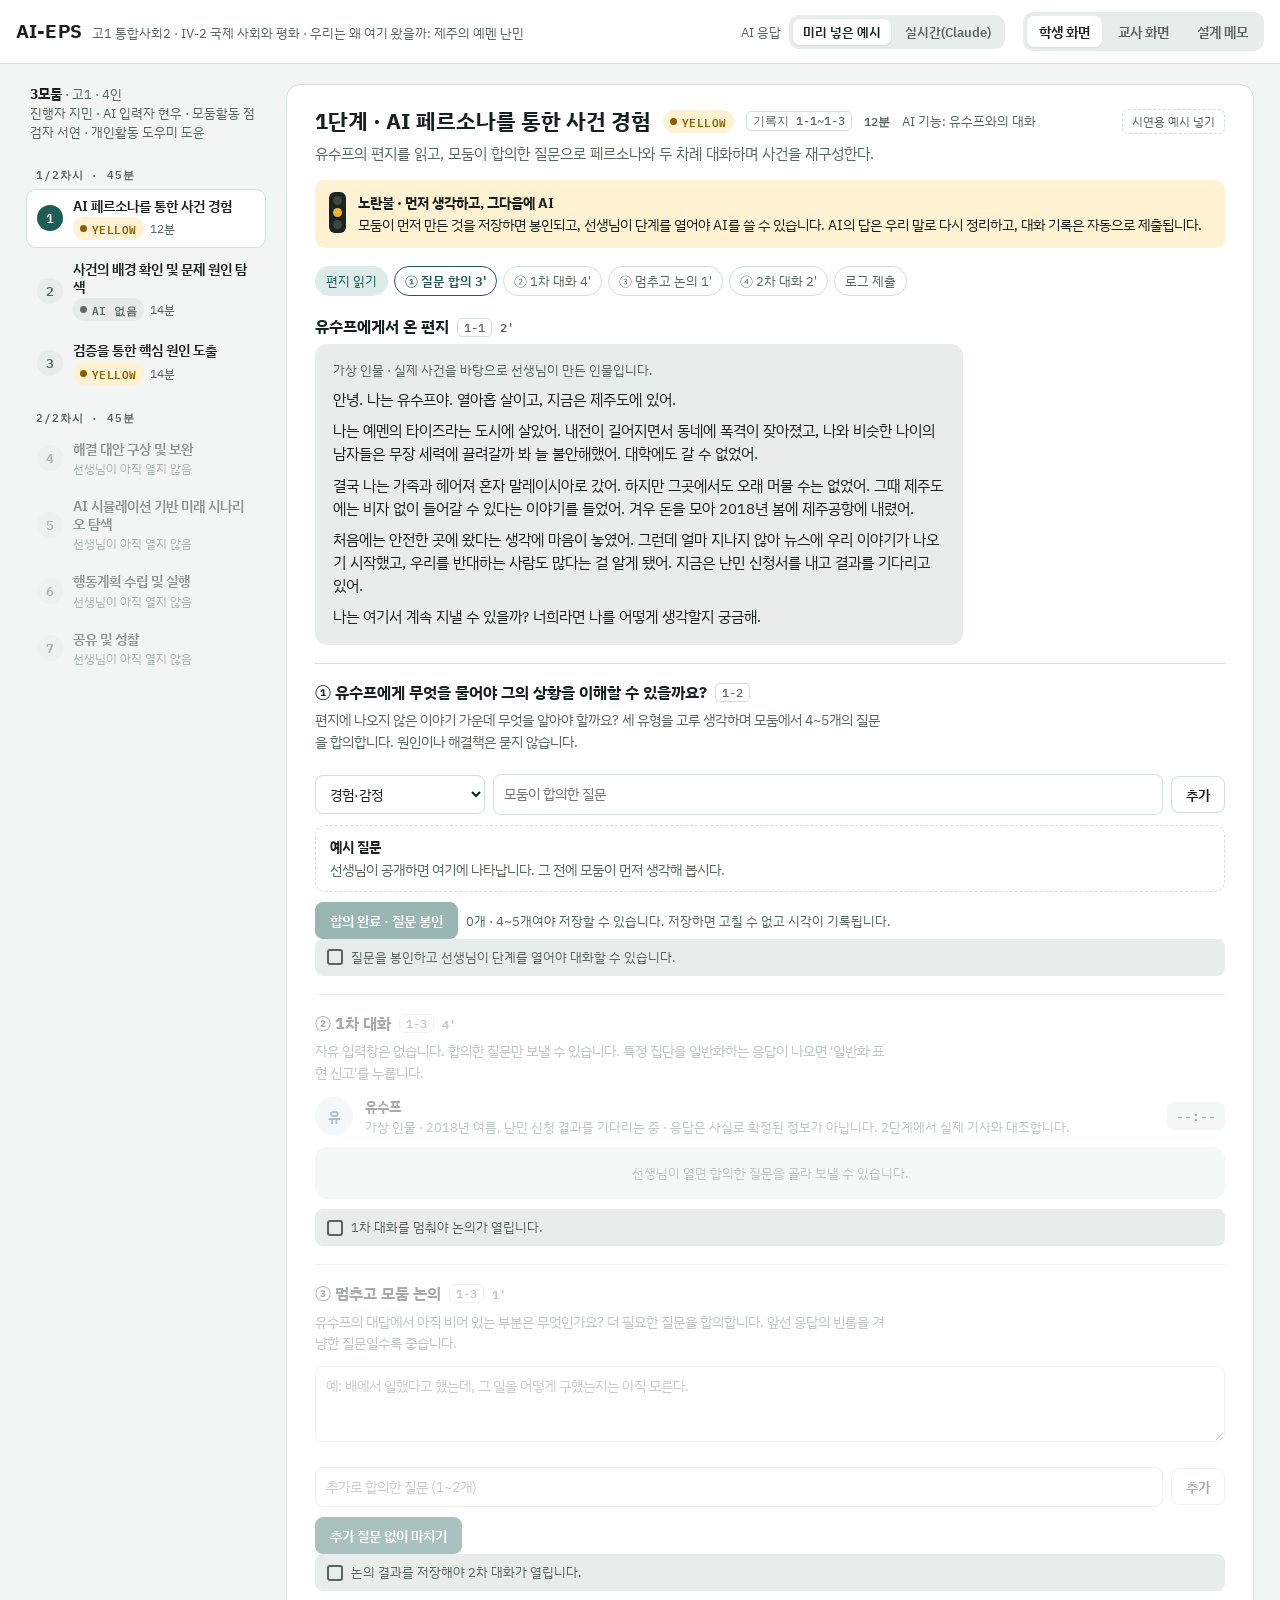
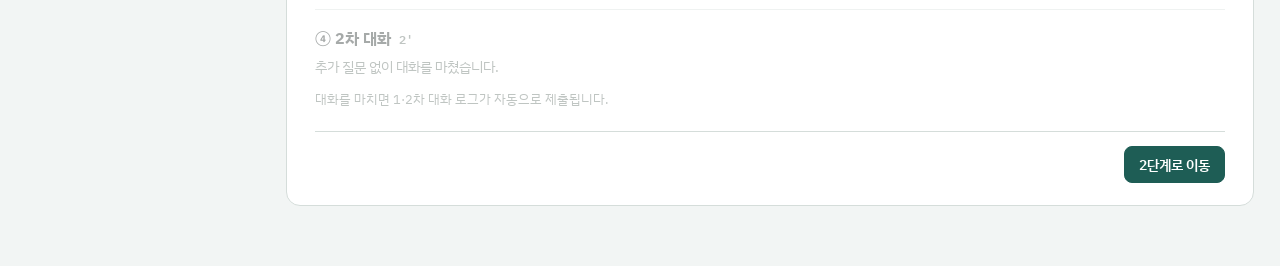
==== commit 0529f71a: "고등 견본을 지도안 v25에 맞춤 - '새로운 문제' → '예상하지 못한 문제'(개념 자리), 반복 자리는 '문제' - 모둠 역할 '개인활동지 점검자' → '개인활동 도우미' - " ====
--- a/high/index.html
+++ b/high/index.html
@@ -355,11 +355,11 @@
  {n:2,ses:1,t:"사건의 배경 확인 및 문제 원인 탐색",g:"N",ws:"기록지 2-1~2-5",min:14,def:"선생님이 공개한 실제 사건 기사를 읽고 사실 확인 질문에 답한 뒤, 유수프의 이야기와 대조한다. 사건과 나의 삶을 잇고, AI 없이 원인을 추측해 모둠원이 한 개씩 맡을 원인 확인 질문을 4개 이상 만들어 봉인한다."},
  {n:3,ses:1,t:"검증을 통한 핵심 원인 도출",g:"Y",tool:"자료 탐색 도우미",ws:"기록지 3-1~3-3",min:14,def:"모둠원이 각자 맡은 원인 확인 질문으로 AI에게 정보와 출처를 얻고, 출처를 직접 확인해 수용·보류·불수용을 판정한다. 수용한 정보로 원인 간 관계를 그려 핵심 원인을 정한다."},
  {n:4,ses:2,t:"해결 대안 구상 및 보완",g:"Y",tool:"대안 검토 도우미",ws:"기록지 4-1~4-6",min:13,def:"공개된 유사 사례에서 아이디어를 얻고, 핵심 원인을 해결할 행위 주체별 대안을 3개 이상 만든다. AI의 강점·약점 피드백을 판단하고 비교표로 1순위 대안을 정한다."},
- {n:5,ses:2,t:"AI 시뮬레이션 기반 미래 시나리오 탐색",g:"Y",tool:"시나리오 생성기",ws:"기록지 5-1~5-5",min:12,def:"1순위 대안에 대한 이해관계자의 반응을 먼저 예측한다. AI가 보여 준 시나리오 A·B·C 가운데 가장 개연성 있는 것을 고르고, 이야기 속에서 새로운 문제를 찾는다."},
- {n:6,ses:2,t:"행동계획 수립 및 실행",g:"N",ws:"기록지 6-1~6-6",min:9,def:"새로운 문제의 수준을 진단하고 행동 유형을 고른다. 행동계획표에 대상·내용·방법·제출 경로와 실행 범위, 결과 확인 시점, 돌아갈 단계를 정한다. 제도 제안·요청이나 설득을 고른 모둠은 제안서를 쓴다[선택]."},
+ {n:5,ses:2,t:"AI 시뮬레이션 기반 미래 시나리오 탐색",g:"Y",tool:"시나리오 생성기",ws:"기록지 5-1~5-5",min:12,def:"1순위 대안에 대한 이해관계자의 반응을 먼저 예측한다. AI가 보여 준 시나리오 A·B·C 가운데 가장 개연성 있는 것을 고르고, 이야기 속에서 예상하지 못한 문제를 찾는다."},
+ {n:6,ses:2,t:"행동계획 수립 및 실행",g:"N",ws:"기록지 6-1~6-6",min:9,def:"예상하지 못한 문제의 수준을 진단하고 행동 유형을 고른다. 행동계획표에 대상·내용·방법·제출 경로와 실행 범위, 결과 확인 시점, 돌아갈 단계를 정한다. 제도 제안·요청이나 설득을 고른 모둠은 제안서를 쓴다[선택]."},
  {n:7,ses:2,t:"공유 및 성찰",g:"N",ws:"기록지 7-1~7-4",min:8,def:"문제 해결 과정을 공유 게시판에 올리고 다른 모둠 두 곳을 평가한다. 로그와 기록지를 보며 AI 활용을 성찰한다."}
 ];
-const ROLES=["진행자","AI 입력자","모둠활동 점검자","개인활동지 점검자"];
+const ROLES=["진행자","AI 입력자","모둠활동 점검자","개인활동 도우미"];
 const NEED=()=>Math.max(3,ROSTER[1].length); /* 원인 수 = 질문 수 = 모둠원 수(최소 3) */
 const ROSTER={1:["지민","현우","서연","도윤"],2:["도윤","지민","현우","서연"]};
 const QTYPES=["경험·감정","이동 과정·제도","주변 사회의 반응"];
@@ -370,7 +370,7 @@
 const SCOPES=[{n:"수업 중 실행",d:"수업 시간 안에 실제로 해 본다"},{n:"실행 준비",d:"제출 직전 초안까지 만들고 6차시에 공유한다"},{n:"후속 탐구",d:"더 알아볼 것을 정리해 다음 탐구로 넘긴다"}];
 const BACK=["원인(2·3단계)","대안(4단계)","예측(5단계)"];
 const CHK6=["특정 국가·종교·집단을 낙인찍거나 일반화하는 표현이 없다","실명, 연락처 같은 개인정보가 들어 있지 않다"];
-const VERIFY=["출처가 실제로 있고 직접 접속했다","공공기관·언론 원문·교과서 같은 확인 가능한 자료다","수치·날짜가 원자료와 일치한다","자료 시점이 질문의 시점과 맞는다"];
+const VERIFY=["신뢰성 · 출처가 실제로 있고 직접 접속했다","신뢰성 · 공공기관·언론 원문·교과서 같은 확인 가능한 자료다","정확성 · 수치·날짜가 원자료와 일치한다","최신성 · 자료 시점이 질문의 시점과 맞는다"];
 
 const LETTER=[
  "안녕. 나는 유수프야. 열아홉 살이고, 지금은 제주도에 있어.",
@@ -466,7 +466,7 @@
   const msg=v>=.6?"Red 의심 · AI 응답과 많이 겹칩니다. 선생님이 말로 설명해 보라고 할 수 있습니다.":v>=.35?"주의 · AI 표현이 많이 남아 있습니다. 우리 말로 다시 써 봅시다.":"우리 말로 정리한 문장입니다.";
   return `<div class="redbox ${cls}" id="rb-${id}"><span>${msg}</span><span class="meter" aria-hidden="true"><i style="width:${p}%"></i></span><b>${p}%</b></div>`;
 }
-const FIELD={"s3-core":"핵심 원인 문장","s5-why":"시나리오 선택 이유","s5-newp":"새로운 문제","s4-improve":"1순위 대안과 보완 내용"};
+const FIELD={"s3-core":"핵심 원인 문장","s5-why":"시나리오 선택 이유","s5-newp":"예상하지 못한 문제","s4-improve":"1순위 대안과 보완 내용"};
 function fieldName(id){
   if(FIELD[id])return FIELD[id];let x;
   if((x=id.match(/^s3-sum-(\d+)/)))return `3-1 응답 핵심(질문 ${+x[1]+1})`;
@@ -722,7 +722,7 @@
   const seal=`<div class="block first"><h3>원인 확인 질문 <span class="small">2단계 2-5</span> ${d.sealed?`<span class="seal">봉인 ${hm(d.sealT)}</span>`:""}</h3>
    <ul class="list">${d.rows.map((r,i)=>`<li><span class="tag">질문 ${i+1}</span><span class="txt">${esc(r.q)}${r.who?`<br><span class="small">맡은 사람: ${esc(r.who)}</span>`:""}</span></li>`).join("")}</ul>
    ${d.sealed?gateBox(3,d.sealed,"원인 확인 질문"):`<div class="pend"><b>아직 봉인 전입니다</b><span>2단계 2-5에서 원인 확인 질문을 저장·봉인합니다.</span></div>`}</div>`;
-  const tbl=`<div class="block"><h3>원인 확인 질문으로 얻은 정보 검증하기 <span class="ws">3-1</span></h3><p class="hint">질문 입력창은 없습니다. 모둠원은 각자 맡은 질문을 학생용 프롬프트 형식 그대로 보내고, AI가 제시한 출처에 직접 접속해 확인합니다. 출처가 미비하면 검증 자료 목록과 추가 검색으로 확인합니다. 판정은 모둠원이 함께 논의해 정합니다. AI가 말한 출처는 직접 확인하기 전까지 믿지 않습니다.</p>
+  const tbl=`<div class="block"><h3>원인 확인 질문으로 얻은 정보 검증하기 <span class="ws">3-1</span></h3><p class="hint">질문 입력창은 없습니다. 모둠원은 각자 맡은 질문을 학생용 프롬프트 형식 그대로 보내고, AI가 제시한 출처에 직접 접속해 확인합니다. 출처가 미비하면 검증 자료 목록과 추가 검색으로 확인합니다. 판정은 출처 신뢰성·정확성·최신성을 기준으로 모둠원이 함께 논의해 정합니다. AI가 말한 출처는 직접 확인하기 전까지 믿지 않습니다.</p>
    <div class="tablewrap"><table style="min-width:1040px"><thead><tr><th style="width:14%">원인 확인 질문</th><th style="width:21%">AI 응답과 제시한 출처</th><th style="width:17%">AI 응답의 핵심(우리 말로)</th><th style="width:17%">직접 확인한 결과</th><th style="width:16%">검증 체크리스트</th><th>판정과 이유</th></tr></thead><tbody>${d.rows.map((r,i)=>`<tr>
     <td><span class="small">질문 ${i+1}${r.who?` · ${esc(r.who)}`:""}</span><br>${esc(r.q)}</td>
     <td>${r.ans?`<div class="ai-ans">${esc(r.ans)}<span class="srcs">출처: ${r.src.map(esc).join(" / ")||"없음"}</span>${r.fu?`<span class="srcs" style="color:var(--ink)">근거 다시 묻기 → ${esc(r.fu)}</span>`:`<button class="btn sm" style="margin-top:6px" data-act="s3fu" data-i="${i}" ${r.wait?"disabled":""}>근거 다시 묻기</button>`}</div>`:r.wait?`<span class="thinking">답을 쓰는 중…</span>`:`<button class="btn primary sm" data-act="s3ask" data-i="${i}">AI에게 질의</button><span class="small" style="display:block;margin-top:4px">"…답의 근거가 된 자료의 기관명·자료명·날짜를 함께 제시해 줘. 확인할 수 없는 내용은 '확인 불가'라고 표시해 줘. 원인이 무엇인지 판단하지는 마."</span>`}${r.err?`<div class="warnline">${esc(r.err)}</div>`:""}</td>
@@ -730,7 +730,7 @@
     <td><textarea data-bind="s3.rows.${i}.res" ${r.ans?"":"disabled"} placeholder="자료 내용 / 출처(기관·문서명, 날짜)" aria-label="직접 확인한 결과">${esc(r.res)}</textarea></td>
     <td><div class="checks">${VERIFY.map((c,k)=>`<label><input type="checkbox" data-bind="s3.rows.${i}.ck.${k}" ${r.ck[k]?"checked":""} ${r.ans?"":"disabled"}> ${esc(c)}</label>`).join("")}</div></td>
     <td><div class="judge" role="group" aria-label="판정" style="flex-direction:column;align-items:stretch">${[["○ 수용","수용"],["△ 보류","보류"],["× 불수용","불수용"]].map(([l,v])=>`<button data-act="s3j" data-i="${i}" data-v="${v}" aria-pressed="${r.j===v}" ${r.ans?"":"disabled"}>${l}</button>`).join("")}</div><input type="text" data-bind="s3.rows.${i}.why" value="${esc(r.why||"")}" placeholder="이유" aria-label="판정 이유" style="margin-top:6px" ${r.ans?"":"disabled"}>${r.j==="수용"&&!r.ck[0]?`<div class="warnline">출처를 직접 확인하지 못한 정보는 수용할 수 없습니다.</div>`:""}</td></tr>`).join("")}</tbody></table></div>
-   <p class="small" style="margin:8px 0 0">○ 출처를 확인했고 원자료와 일치 · △ 확인하지 못했거나 자료마다 다름 · × 원자료와 다르거나 출처가 없음</p>
+   <p class="small" style="margin:8px 0 0">판정 기준: 출처 신뢰성·정확성·최신성 · ○ 수용: 출처를 확인했고 원자료와 일치 · △ 보류: 확인하지 못했거나 자료마다 다름 · × 불수용: 원자료와 다르거나 출처가 없음</p>
    <details class="pd"><summary>검증 자료 목록 (선생님 제공)</summary><ul class="small" style="margin:8px 0 0;padding-left:18px">${ARTICLES.flatMap(a=>a.src).filter(s=>s.u).map(s=>`<li><a href="${esc(s.u)}" target="_blank" rel="noopener">${esc(s.t)}</a></li>`).join("")}</ul><p class="small">검색 엔진의 AI 요약이나 출처가 불분명한 게시물은 검증 자료로 인정하지 않습니다.</p></details></div>`;
   const acc=d.rows.filter(r=>r.j==="수용");
   const causes=[...new Set([...S.s2.guesses.map(g=>g.t),...d.rows.map(r=>r.cause).filter(Boolean)])];
@@ -788,7 +788,7 @@
   const d=S.s5,fa=firstAlt();
   const nIn=d.preds.filter(p=>!p.ex).length,nEx=d.preds.filter(p=>p.ex).length;
   const chosen=d.whySaved;
-  const fl=flowList([["반응 예측 4'",d.sealed?"ok":"now"],["AI 시나리오 2'",d.sealed&&!d.scen?"now":d.scen?"ok":""],["고르기와 이유",d.scen&&!chosen?"now":chosen?"ok":""],["새로운 문제",chosen&&!d.newp.trim()?"now":d.newp.trim()?"ok":""]]);
+  const fl=flowList([["반응 예측 4'",d.sealed?"ok":"now"],["AI 시나리오 2'",d.sealed&&!d.scen?"now":d.scen?"ok":""],["고르기와 이유",d.scen&&!chosen?"now":chosen?"ok":""],["예상하지 못한 문제",chosen&&!d.newp.trim()?"now":d.newp.trim()?"ok":""]]);
   const p=`<div class="block first"><h3>이해관계자 반응 예측하기 <span class="ws">5-1·5-2</span> <span class="mins">4'</span> <span class="chip N">AI 미사용</span> ${d.sealed?`<span class="seal">봉인 ${hm(d.sealT)}</span>`:""}</h3>
    <p class="small" style="margin:0 0 6px">우리 1순위 대안: <b>${esc(fa||"4단계에서 1순위 대안을 먼저 정합니다.")}</b></p>
    <p class="hint">AI 없이 먼저 모둠원들과 토의하여 예측합니다. 1순위 대안이 실행되면 영향을 받는 사람을 2명 이상 찾고, 각자 어떻게 반응할지 근거와 함께 씁니다. <span class="ws">5-1</span></p>
@@ -810,7 +810,7 @@
    <div class="row">${chosen?`<span class="seal">저장됨 ${hm(d.whyT)} · 시나리오 ${esc(d.pick)}</span><button class="btn" data-act="s5edit">고치기</button>`:`<button class="btn primary" data-act="s5why" id="s5-whybtn" ${d.pick&&d.why.trim().length>=20?"":"disabled"}>저장</button><span class="small" id="s5-whycnt">${d.why.trim().length}자 · 20자 미만이면 저장되지 않습니다.</span>`}</div>`
    :d.wait?`<p class="thinking">시나리오 생성기가 이야기를 쓰는 중…</p>`:`<button class="btn primary" data-act="s5gen">시나리오 A·B·C 만들기</button>`}
    ${d.err?`<div class="warnline">${esc(d.err)}</div>`:""}</div>`;
-  const np=`<div class="block"><h3>새로운 문제 찾기 <span class="ws">5-5</span></h3><p class="hint">시나리오에는 문제가 요약되어 있지 않습니다. 고른 이야기의 어느 장면에서 대안이 낳은 새로운 문제를 발견했나요? 그 장면에서 누가 어떤 어려움을 겪는지, 왜 그런 일이 생겼는지 우리 말로 씁니다.</p><textarea id="s5-newp" data-bind="s5.newp" data-red="s5-newp" data-st="5">${esc(d.newp)}</textarea>${redHtml("s5-newp",d.newp)}</div>`;
+  const np=`<div class="block"><h3>예상하지 못한 문제 찾기 <span class="ws">5-5</span></h3><p class="hint">시나리오에는 문제가 요약되어 있지 않습니다. 고른 이야기의 어느 장면에서 대안이 낳은 문제를 발견했나요? 그 장면에서 누가 어떤 어려움을 겪는지, 왜 그런 일이 생겼는지 우리 말로 씁니다.</p><textarea id="s5-newp" data-bind="s5.newp" data-red="s5-newp" data-st="5">${esc(d.newp)}</textarea>${redHtml("s5-newp",d.newp)}</div>`;
   return fl+p+lockWrap(!(d.sealed&&S.ai[5]),"반응 예측을 봉인하고 선생님이 단계를 열어야 시나리오가 열립니다.",scen)+lockWrap(!chosen,"시나리오를 고르고 이유를 저장해야 열립니다.",np);
 }
 
@@ -823,7 +823,7 @@
   const needProp=types.some(t=>t!=="자기 실천");
   const opt=(arr,key,multi)=>`<div class="opts">${arr.map(o=>{const n=typeof o==="string"?o:o.n;const on=multi?d[key].includes(n):d[key]===n;return `<button class="opt" data-act="${multi?"tog":"set"}" data-k="s6.${key}" data-v="${esc(n)}" aria-pressed="${on}">${esc(n)}${o.d||o.ex?`<small>${esc(o.d||o.ex)}</small>`:""}</button>`}).join("")}</div>`;
   const fl=flowList([["수준·행동 유형 3'",d.level&&types.length?"ok":"now"],["행동계획표 6'",d.plans.some(p=>p.target&&p.content)&&d.scope?"ok":d.level&&types.length?"now":""],["제안서 [선택]",""],["제출 전 점검",d.tok?"ok":""],["결과 기록(6차시)",d.resOpen?"ok":""]]);
-  const top=`<div class="block first"><h3>5단계에서 찾은 새로운 문제</h3><div class="corebox">${S.s5.newp.trim()?esc(S.s5.newp):'<span class="small">5단계에서 새로운 문제를 먼저 찾습니다.</span>'}</div></div>`;
+  const top=`<div class="block first"><h3>5단계에서 찾은 예상하지 못한 문제</h3><div class="corebox">${S.s5.newp.trim()?esc(S.s5.newp):'<span class="small">5단계에서 문제를 먼저 찾습니다.</span>'}</div></div>`;
   const lvl=`<div class="block"><h3>문제는 어느 수준에서 생기나요? <span class="ws">6-1</span> <span class="mins">3'</span> <span class="chip N">AI 미사용</span></h3><p class="hint">행동의 규모를 문제의 규모에 맞추기 위해 먼저 판단합니다.</p>${opt(LEVELS,"level")}</div>`;
   const act=`<div class="block"><h3>어떤 행동을 할까요? <span class="ws">6-2</span></h3><p class="hint">문제 수준에 맞는 행동 유형을 고르고 이유를 씁니다. 여러 유형을 골라도 됩니다.</p>${opt(ACTT,"types",true)}
    <div class="field" style="margin-top:8px"><label for="s6-tw">이유</label><input type="text" id="s6-tw" data-bind="s6.typeWhy" value="${esc(d.typeWhy)}"></div>
@@ -832,13 +832,13 @@
    <div class="tablewrap"><table style="min-width:820px"><thead><tr><th></th><th>대상</th><th>내용</th><th>방법</th><th>제출 경로</th></tr></thead><tbody>${d.plans.map((p,i)=>`<tr><td class="num">${i+1}</td>${[["target","대상"],["content","내용"],["how","방법"],["channel","제출 경로"]].map(([k,l])=>`<td><input type="text" data-bind="s6.plans.${i}.${k}" data-chk6="1" value="${esc(p[k])}" aria-label="${l}" ${k==="channel"?'placeholder="예: 국민신문고, 기관 누리집, 학교 누리집, 직접 전달"':""}></td>`).join("")}</tr>`).join("")}</tbody></table></div>
    <div class="row"><button class="btn" data-act="s6addplan">줄 추가</button></div><div id="s6-auto">${autoChk6()}</div>
    <div class="field" style="margin-top:12px"><span class="lab">실행 범위</span>${opt(SCOPES,"scope")}</div>
-   <div class="grid2" style="margin-top:10px"><div class="field"><label for="s6-when">결과 확인 시점</label><input type="text" id="s6-when" data-bind="s6.when" value="${esc(d.when)}" placeholder="예: 단원 6차시 도입, 제출 2주 뒤"></div>
+   <div class="grid2" style="margin-top:10px"><div class="field"><label for="s6-when">결과 확인 시점</label><input type="text" id="s6-when" data-bind="s6.when" value="${esc(d.when)}" placeholder="예: 제출 2주 뒤 학급 회의 시간"></div>
     <div class="field"><span class="lab">기대와 다를 때 돌아갈 단계</span>${opt(BACK,"back",true)}</div></div></div>`;
   const ev=S.s3.rows.filter(r=>r.j==="수용").map(r=>r.src.join(", ")).filter(Boolean);
   const ob=S.s5.preds.map(p=>p.who+": "+p.txt);
   const prop=`<div class="block"><h3>제안서·편지 쓰기 <span class="ws">6-4</span> <span class="small">[선택]</span></h3>${needProp?`<p class="hint">6-2에서 제도 제안·요청이나 설득을 고른 모둠만 씁니다. 문제·근거·예상 반대 칸에는 앞 단계 내용이 자동으로 들어옵니다. 시간이 부족하면 건너뛰고 다음 시간 전까지 완성합니다.</p>
    <div class="propform">
-    <div class="pf"><span class="pf-k">문제</span><div>${esc(S.s5.newp||"(5단계에서 아직 쓰지 않음)")}<span class="pf-src">5단계 새로운 문제</span></div></div>
+    <div class="pf"><span class="pf-k">문제</span><div>${esc(S.s5.newp||"(5단계에서 아직 쓰지 않음)")}<span class="pf-src">5단계에서 발견한 문제</span></div></div>
     <div class="pf"><span class="pf-k">근거</span><div>${esc(coreText()||"(핵심 원인 없음)")}${ev.length?`<br><span class="small">검증한 자료: ${esc(ev.join(" / "))}</span>`:""}<span class="pf-src">3단계 핵심 원인과 검증한 자료</span></div></div>
     <div class="pf"><span class="pf-k">제안</span><div><textarea data-bind="s6.prop.ask" placeholder="무엇을 바꿔 달라고, 또는 무엇을 함께하자고 할까요?" aria-label="제안">${esc(d.prop.ask)}</textarea></div></div>
     <div class="pf"><span class="pf-k">예상 반대와 대응</span><div>${ob.length?`<ul class="pf-ul">${ob.map(x=>`<li>${esc(x)}</li>`).join("")}</ul>`:'<span class="small">(5단계 반응 예측 없음)</span>'}<span class="pf-src">5단계 이해관계자 반응</span><textarea data-bind="s6.prop.reply" placeholder="반대하는 사람의 걱정에 어떻게 답할까요?" style="margin-top:6px" aria-label="예상 반대에 대한 대응">${esc(d.prop.reply)}</textarea></div></div>
@@ -849,10 +849,10 @@
    <div class="checks" style="font-size:14px;gap:6px">${CHK6.map((c,k)=>`<label><input type="checkbox" data-bind="s6.chk.${k}" ${d.chk[k]?"checked":""}> ${esc(c)}</label>`).join("")}</div>
    <div class="row">${d.tok?`<span class="seal">선생님 확인 ${hm(d.tokT)}</span>${d.tnote?`<span class="small">선생님: ${esc(d.tnote)}</span>`:""}`:all?`<span class="small">선생님 확인을 기다리는 중입니다.</span><button class="demo-btn" data-act="t6ok">시연: 선생님 확인</button>`:'<span class="small">두 항목을 모두 확인해야 선생님께 확인 요청이 갑니다.</span>'}</div></div>`;
   const r=d.res;
-  const result=`<div class="block"><h3>결과 기록 <span class="ws">6-6</span> <span class="small">단원 6차시</span></h3><p class="hint">결과 확인 시점에 씁니다. 결과는 다음 차시에 함께 공유합니다.</p>
+  const result=`<div class="block"><h3>결과 기록 <span class="ws">6-6</span></h3><p class="hint">6-3에서 정한 결과 확인 시점에 씁니다. 결과를 함께 나눌 날짜는 모둠의 행동계획에 따라 선생님과 정합니다.</p>
    ${d.resOpen?`<div style="display:grid;gap:8px"><div class="field"><label for="s6-rh">언제 어떻게 실행했나요?</label><textarea id="s6-rh" data-bind="s6.res.how">${esc(r.how||"")}</textarea></div>
     <div class="field"><label for="s6-rw">무슨 일이 있었나요?</label><textarea id="s6-rw" data-bind="s6.res.what">${esc(r.what)}</textarea></div></div>`
-   :`<div class="pend"><b>아직 결과 확인 시점이 아닙니다</b><span>단원 6차시에 열립니다.</span><button class="demo-btn" style="margin:6px 0 0;align-self:flex-start" data-act="s6res">시연: 6차시로 가정하기</button></div>`}</div>`;
+   :`<div class="pend"><b>아직 결과 확인 시점이 아닙니다</b><span>6-3에서 정한 결과 확인 시점에 선생님이 엽니다.</span><button class="demo-btn" style="margin:6px 0 0;align-self:flex-start" data-act="s6res">시연: 6차시로 가정하기</button></div>`}</div>`;
   return fl+top+lvl+act+plan+prop+check+result;
 }
 function autoChk6(){const d=S.s6;const t=[...d.plans.flatMap(p=>[p.target,p.content,p.how]),d.prop.ask,d.prop.reply,d.typeWhy].join(" ");return (BIAS.test(t)?`<div class="warnline r">특정 집단을 일반화하는 표현이 있는지 다시 확인합니다.</div>`:"")+(PI.test(t)?`<div class="warnline r">전화번호나 이메일 같은 개인정보가 들어 있습니다.</div>`:"")}
@@ -863,16 +863,16 @@
  {g:"5모둠",flow:["난민 신청자를 둘러싼 오해와 반대 여론","확인되지 않은 소문 속에 난민법 폐지 청원에 40만 명 넘게 참여했다(기사 2)","(세계시민) 학교 누리집에 난민 제도 카드뉴스 게시","카드뉴스 댓글에서 오히려 논쟁이 커져 게시가 중단된다(시나리오 B)","(자기 실천) 우리 반 토의 규칙을 정하고 카드뉴스에 출처를 모두 밝힌다"]},
  {g:"6모둠",flow:["인도적 체류 허가가 1년 단위라 장기 계획을 세우기 어렵다","인도적 체류는 1년이 상한이고 1년씩 연장한다(기사 3)","(비정부 기구) 지역 단체가 연장 서류 준비를 돕는다","도움을 받은 사람과 받지 못한 사람의 차이가 커진다(시나리오 A)","(제도 제안·요청) 지자체에 체류 연장 안내 창구를 요청하는 건의문"]}
 ];
-const CHAIN=["문제","핵심 원인","대안","새로운 문제","행동계획"];
-const PEERC=["문제의 원인을 타당하게 판단하였다.","신뢰할 수 있는 근거를 활용하였다.","대안이 실현 가능하다.","대안이 낳을 새로운 문제를 충분히 고려하였다."];
+const CHAIN=["문제","핵심 원인","대안","예상하지 못한 문제","행동계획"];
+const PEERC=["문제의 원인을 타당하게 판단하였다.","신뢰할 수 있는 근거를 활용하였다.","대안이 실현 가능하다.","시나리오에서 발견한 문제를 행동계획에 반영하였다."];
 const REFL=[["투명성","AI를 사용한 단계와 목적을 기록지에 적었다."],["투명성","AI 대화 로그를 빠짐없이 제출하였다."],["주체성","AI를 쓰기 전에 모둠이 먼저 질문·대안·반응 예측을 만들었다."],["주체성","AI 응답을 그대로 옮기지 않고 우리 말로 다시 정리하였다."],["주체성","AI 피드백 가운데 받아들이지 않은 것이 있고, 그 이유를 설명할 수 있다."],["주체성","최종 대안과 시나리오 선택은 우리 모둠이 기준에 따라 결정하였다."],["검증","AI가 제시한 출처에 직접 접속하여 내용을 확인하였다."],["검증","유수프의 이야기에서 실제 사실과 창작된 내용을 구분하였다."],["개인정보 보호 및 타인의 권리 침해 금지","나와 친구의 개인정보를 AI에 입력하지 않았다."],["개인정보 보호 및 타인의 권리 침해 금지","특정 국가·종교·집단을 일반화하거나 비하하는 표현을 입력하거나 그대로 사용하지 않았다."]];
 function fullChain(){
   const d6=S.s6;
-  return [["문제",S.s7.problem],["핵심 원인",coreText()],["대안",firstAlt()],["새로운 문제",S.s5.newp],["행동계획",d6.types.length?`(${d6.types.join("·")}) `+d6.plans.filter(p=>p.target).map(p=>p.target+" · "+p.content).join(" / ")+(d6.scope?` [${d6.scope}]`:""):""]];
+  return [["문제",S.s7.problem],["핵심 원인",coreText()],["대안",firstAlt()],["예상하지 못한 문제",S.s5.newp],["행동계획",d6.types.length?`(${d6.types.join("·")}) `+d6.plans.filter(p=>p.target).map(p=>p.target+" · "+p.content).join(" / ")+(d6.scope?` [${d6.scope}]`:""):""]];
 }
 function s7(){
   const d=S.s7,ch=fullChain();
-  const share=`<div class="block first"><h3>문제 해결 흐름 정리 <span class="ws">7-1</span> <span class="mins">4'</span> <span class="small">[선택]</span></h3><p class="hint">문제 → 핵심 원인 → 대안 → 새로운 문제 → 행동계획의 흐름을 공유 게시판(패들렛)에 올립니다. '문제'는 모둠이 한 문장으로 쓰고, 나머지는 앞 단계 내용이 자동으로 들어옵니다.</p>
+  const share=`<div class="block first"><h3>문제 해결 흐름 정리 <span class="ws">7-1</span> <span class="mins">4'</span> <span class="small">[선택]</span></h3><p class="hint">문제 → 핵심 원인 → 대안 → 예상하지 못한 문제 → 행동계획의 흐름을 공유 게시판(패들렛)에 올립니다. '문제'는 모둠이 한 문장으로 쓰고, 나머지는 앞 단계 내용이 자동으로 들어옵니다.</p>
    <ul class="chain2"><li><span>문제</span><span><input type="text" data-bind="s7.problem" value="${esc(d.problem)}" placeholder="예: 전쟁을 피해 온 예멘 난민 신청자가 제주에서도 안정적으로 지내기 어렵다" aria-label="문제"></span></li>${ch.slice(1).map(([k,v])=>`<li><span>${esc(k)}</span><span>${v?esc(v):'<span class="small">아직 작성하지 않음</span>'}</span></li>`).join("")}</ul>
    <div class="row"><button class="btn" data-act="copy">게시판에 붙일 글 복사</button><span class="small" id="copy-note">${d.posted?"복사했습니다. 공유 게시판에 붙여 넣으세요.":""}</span></div></div>`;
   const peer=`<div class="block"><h3>다른 모둠의 문제 해결 과정 평가하기 <span class="ws">7-2</span></h3><p class="hint">다른 모둠 두 곳을 골라 네 가지 기준으로 평가하고 댓글을 남깁니다. 4: 매우 그렇다 · 3: 그렇다 · 2: 그렇지 않다 · 1: 전혀 그렇지 않다</p>
@@ -969,11 +969,11 @@
    <li>2단계(14'): 교사가 단계 시작 때 기사 3건 공개 → 사실 확인 6문항(2-1, 4') → 유수프 이야기를 확인된 이야기/창작된 이야기로 대조(2-2, 2') → 삶 잇기 4칸(2-3, 3') → 모둠이 합의한 원인을 모둠원 수 이상(최소 3, 2-4, 2') → 원인 1개씩 나누어 맡고 질문 1개씩(원인 수 = 질문 수 = 모둠원 수), 질문마다 확인할 원인과 맡을 사람을 고름, 저장·봉인(2-5, 3')</li>
    <li>3단계(14'): 교사 AI 열기 → 1인 1대 태블릿으로 각자 맡은 질문을 학생용 프롬프트 형식으로 질의(3'), 근거 다시 묻기 → AI 응답의 핵심(우리 말, Red 탐지), 직접 확인한 결과, 검증 체크리스트, 모둠 논의 후 판정과 이유(3-1, 5') → 원인 관계도(3-2) → 핵심 원인 1개(3-3)</li>
    <li>4단계(13'): 핵심 원인 고정(4-1) → 유사 사례 순차 공개, 사례마다 핵심 아이디어(4-2) → 대안 3개 이상과 실행 주체 봉인, 사례 표현이 겹치면 알림(4-3) → 강점·약점 요약과 수용·수정·기각(4-4) → 비교표 1~3점(4-5) → 1순위와 보완 내용(4-6)</li>
-   <li>5단계(12'): 모둠 토의로 이해관계자 2명 이상의 반응과 이유(5-1), 목소리를 내기 어려운 이해관계자 1명 이상(5-2) 봉인 → 시나리오 A·B·C(시점 표시 없음) → 시나리오 읽기 메모(5-3) → 고른 이유 20자 이상(5-4) → 새로운 문제(5-5)</li>
+   <li>5단계(12'): 모둠 토의로 이해관계자 2명 이상의 반응과 이유(5-1), 목소리를 내기 어려운 이해관계자 1명 이상(5-2) 봉인 → 시나리오 A·B·C(시점 표시 없음) → 시나리오 읽기 메모(5-3) → 고른 이유 20자 이상(5-4) → 예상하지 못한 문제(5-5)</li>
    <li>6단계(9'): 문제 수준(6-1) → 행동 유형과 이유(6-2) → 행동계획표 대상·내용·방법·제출 경로, 실행 범위, 결과 확인 시점, 돌아갈 단계(6-3) → 제안서 [선택](6-4) → 제출 전 점검 2항목과 교사 확인(6-5) → 결과 기록: 언제 어떻게 실행했나 / 무슨 일이 있었나(6-6)</li>
    <li>7단계(8'): 흐름 정리 5칸 [선택](7-1) → 다른 모둠 두 곳 평가(7-2) → 성찰 체크리스트(7-3) → 서술 2문항(7-4)</li></ul></section>
   <section class="panel"><h2>4판에서 바뀐 것 (지도안 v15 반영)</h2>
-   <ul><li>모둠 역할: 진행자, AI 입력자, 모둠활동 점검자, 개인활동지 점검자</li>
+   <ul><li>모둠 역할: 진행자, AI 입력자, 모둠활동 점검자, 개인활동 도우미</li>
    <li>2-2 비교를 3분류에서 '확인된 이야기 / 창작된 이야기' 2분류로</li>
    <li>2-5 원인 확인 질문을 2개에서 모둠원 수만큼으로. 원인 수 = 질문 수 = 모둠원 수(최소 3), 한 사람이 원인 1개·질문 1개를 맡고 원인·사람이 겹치지 않게 함. 시간 3분. 2단계 14분, 3단계 14분(정보 탐색 3분)</li>
    <li>3단계는 각자 맡은 질문을 직접 질의하고, 판정은 모둠 논의로</li>
@@ -985,7 +985,7 @@
   <section class="panel"><h2>결정이 남은 것</h2>
    <ul><li><b>3-1 'AI 응답의 핵심(우리 말로)' 칸:</b> 활동지 3-1은 'AI 응답' 칸이지만, 앱은 노랑(YELLOW) 규칙과 Red 탐지를 위해 우리 말 요약 칸을 남겼다.</li>
    <li><b>6-5 점검 3번째 항목:</b> '사실을 말한 부분에 근거 자료를 밝혔다'를 넣을지(활동지는 2항목).</li>
-   <li><b>6-6 공유 날짜:</b> 활동지 제목은 '(단원 6차시)', 안내문은 'O월 O일'이다.</li>
+   <li><b>6-6 공유 날짜(해결):</b> 날짜를 정해 두지 않고 모둠의 행동계획(6-3 결과 확인 시점)에 따라 학생과 정한다(지도안 v25).</li>
    <li><b>2단계 시간:</b> 기사 3건 읽기와 6문항을 4분에 마치기 빠듯하다. 모둠 안에서 1인 1기사로 나눠 읽는 방안이 있다.</li></ul></section>
   <section class="panel"><h2>Firebase로 옮길 때 확인할 것</h2>
    <ul><li>자료 탐색 도우미는 검색 연결이 없으면 존재하지 않는 출처를 만들 수 있다. 검색 도구를 붙일지, 출처 생성을 검증 활동의 재료로 둘지 정한다.</li>
@@ -1083,10 +1083,10 @@
  5:()=>{const d=S.s5;if(!firstAlt()){const d4=S.s4;if(!d4.alts.length)DEMO[4]();if(d4.first===null)d4.first=0;d4.improve=d4.improve||"인도적 체류 허가의 연장 기간을 3년으로 늘리고, 이를 국민신문고 정책 제안으로 내는 절차를 정한다."}
    if(!d.sealed){if(!d.preds.length){const a=!!helpVis("who");d.preds=[{who:"인도적 체류 허가자",txt:"1년마다 서류를 낼 걱정이 줄어 일자리를 오래 유지하려 한다.",reason:"편지와 대화에서 기다림이 가장 힘들다고 했다.",aft:a},{who:"제주 지역 주민",txt:"정착이 늘까 봐 반대하는 사람과 일손이 생겨 반기는 사람으로 나뉜다.",reason:"기사 2에서 여론이 갈렸다."},{who:"아직 심사를 기다리는 신청자",txt:"자신은 대상이 아니어서 소외감을 느낀다. 제도 밖에 남겨질까 걱정한다.",why:"제도를 바꾸는 논의에 참여할 통로가 없다",ex:true}]}return}
    if(d.scen){d.sum={A:d.sum.A||"허가 기간이 3년으로 늘자 유수프는 일하던 곳에서 계속 일할 수 있게 되었다. 같은 날 심사 중인 하산은 대상이 아니었다.",B:d.sum.B||"동네 게시판에서 찬반 논쟁이 커졌고, 의원 사무실에 반대 민원과 찬성 서명이 함께 들어왔다.",C:d.sum.C||"유수프는 일을 배우며 자리를 잡았지만, 아민은 아이의 보건 서비스를 받기 어려웠고 하산은 불인정 결정을 받았다."};d.diff={A:d.diff.A||"고용주 반응은 예측과 같았다. 심사 중인 사람이 빠진다는 점은 예측하지 못했다.",B:d.diff.B||"반대 여론은 예측했지만 댓글 삭제가 새 갈등을 만들 줄은 몰랐다.",C:d.diff.C||"체류 기간만 늘리면 생활이 안정될 것으로 예측했지만 다른 문제가 남았다."};d.pick=d.pick||"C";d.why=d.why||"체류 기간이 늘어도 인도적 체류라는 신분은 그대로이므로, 사회복지 지원에서 빠지는 일이 생길 수 있다고 본다(기사 3).";d.newp=d.newp||"체류 기간을 늘려도 심사 중인 신청자는 대상에서 빠지고, 인도적 체류 허가자와 가족은 의료 같은 생활 지원을 받기 어려운 문제가 남는다."}},
- 6:()=>{const d=S.s6;d.level=d.level||"제도·국가 간";if(!d.types.length)d.types=["제도 제안·요청","자기 실천"];d.typeWhy=d.typeWhy||"지원 안내는 제도의 문제이고, 잘못된 정보를 퍼뜨리지 않는 것은 우리가 할 수 있다.";d.scope=d.scope||"실행 준비";d.when=d.when||"단원 6차시 도입";
+ 6:()=>{const d=S.s6;d.level=d.level||"제도·국가 간";if(!d.types.length)d.types=["제도 제안·요청","자기 실천"];d.typeWhy=d.typeWhy||"지원 안내는 제도의 문제이고, 잘못된 정보를 퍼뜨리지 않는 것은 우리가 할 수 있다.";d.scope=d.scope||"실행 준비";d.when=d.when||"제출 2주 뒤 학급 회의 시간";
    d.prop={ask:d.prop.ask||"인도적 체류 허가자와 그 가족이 받을 수 있는 의료·교육 지원을 한곳에 정리하고 여러 언어로 안내해 주세요.",reply:d.prop.reply||"지원을 새로 늘리자는 것이 아니라, 이미 있는 지원을 정확히 알리자는 제안입니다.",effect:d.prop.effect||"체류자가 받을 수 있는 지원을 몰라 놓치는 일이 줄고, 확인되지 않은 소문도 줄어듭니다."};
    if(!d.plans[0].target)d.plans=[{target:"국민신문고(법무부)",content:"인도적 체류 허가자와 가족의 생활 지원 안내를 한곳에 정리해 달라는 정책 제안",how:"기사 3을 근거로 제안서 초안 작성, 6차시에 학급 의견을 받아 다듬기",channel:"국민신문고 정책 제안(교사 확인 후)"},{target:"우리 반",content:"난민 관련 정보를 말할 때 출처를 함께 밝히기",how:"토의 규칙에 추가하고 한 달 동안 지켜보기",channel:"학급 회의"}];if(!d.back.length)d.back=["원인(2·3단계)"]},
- 7:()=>{const d=S.s7;d.problem=d.problem||"전쟁을 피해 온 예멘 난민 신청자가 제주에서도 안정적으로 지내기 어렵다";if(!d.peers.length)d.peers=["2모둠","5모둠"];d.peers.forEach((g,i)=>{d.peer[g]=d.peer[g]||[[3,4,3,2],[3,2,4,3]][i];d.note[g]=d.note[g]||["시나리오 C까지 보고 새로운 문제를 찾은 점을 배우고 싶다.","카드뉴스에 출처를 모두 밝힌 점이 좋았다. 우리도 제안서에 근거 기사를 밝히겠다."][i]});d.chk=d.chk.map((v,i)=>v||(i===4?"보통":"그렇다"));d.r1=d.r1||"처음에는 난민 신청자 개인의 사정 때문이라고 생각했는데, 인정 절차와 체류 제도, 여론이 함께 영향을 준다는 것을 알게 되었다.";d.r2=d.r2||"대안 1에서 '절차가 드러나 있지 않다'는 지적은 받아들였지만, 반대 여론 때문에 어렵다는 지적은 기각했다. 여론이 바뀌는 것도 우리가 할 수 있는 일이라고 보았다."}
+ 7:()=>{const d=S.s7;d.problem=d.problem||"전쟁을 피해 온 예멘 난민 신청자가 제주에서도 안정적으로 지내기 어렵다";if(!d.peers.length)d.peers=["2모둠","5모둠"];d.peers.forEach((g,i)=>{d.peer[g]=d.peer[g]||[[3,4,3,2],[3,2,4,3]][i];d.note[g]=d.note[g]||["시나리오 C까지 보고 예상하지 못한 문제를 찾은 점을 배우고 싶다.","카드뉴스에 출처를 모두 밝힌 점이 좋았다. 우리도 제안서에 근거 기사를 밝히겠다."][i]});d.chk=d.chk.map((v,i)=>v||(i===4?"보통":"그렇다"));d.r1=d.r1||"처음에는 난민 신청자 개인의 사정 때문이라고 생각했는데, 인정 절차와 체류 제도, 여론이 함께 영향을 준다는 것을 알게 되었다.";d.r2=d.r2||"대안 1에서 '절차가 드러나 있지 않다'는 지적은 받아들였지만, 반대 여론 때문에 어렵다는 지적은 기각했다. 여론이 바뀌는 것도 우리가 할 수 있는 일이라고 보았다."}
 };
 function fillAll(){
   S.open=7;S.ai={1:true,3:true,4:true,5:true};log(1,"open","시연: 1·3·4·5단계 AI 열기");
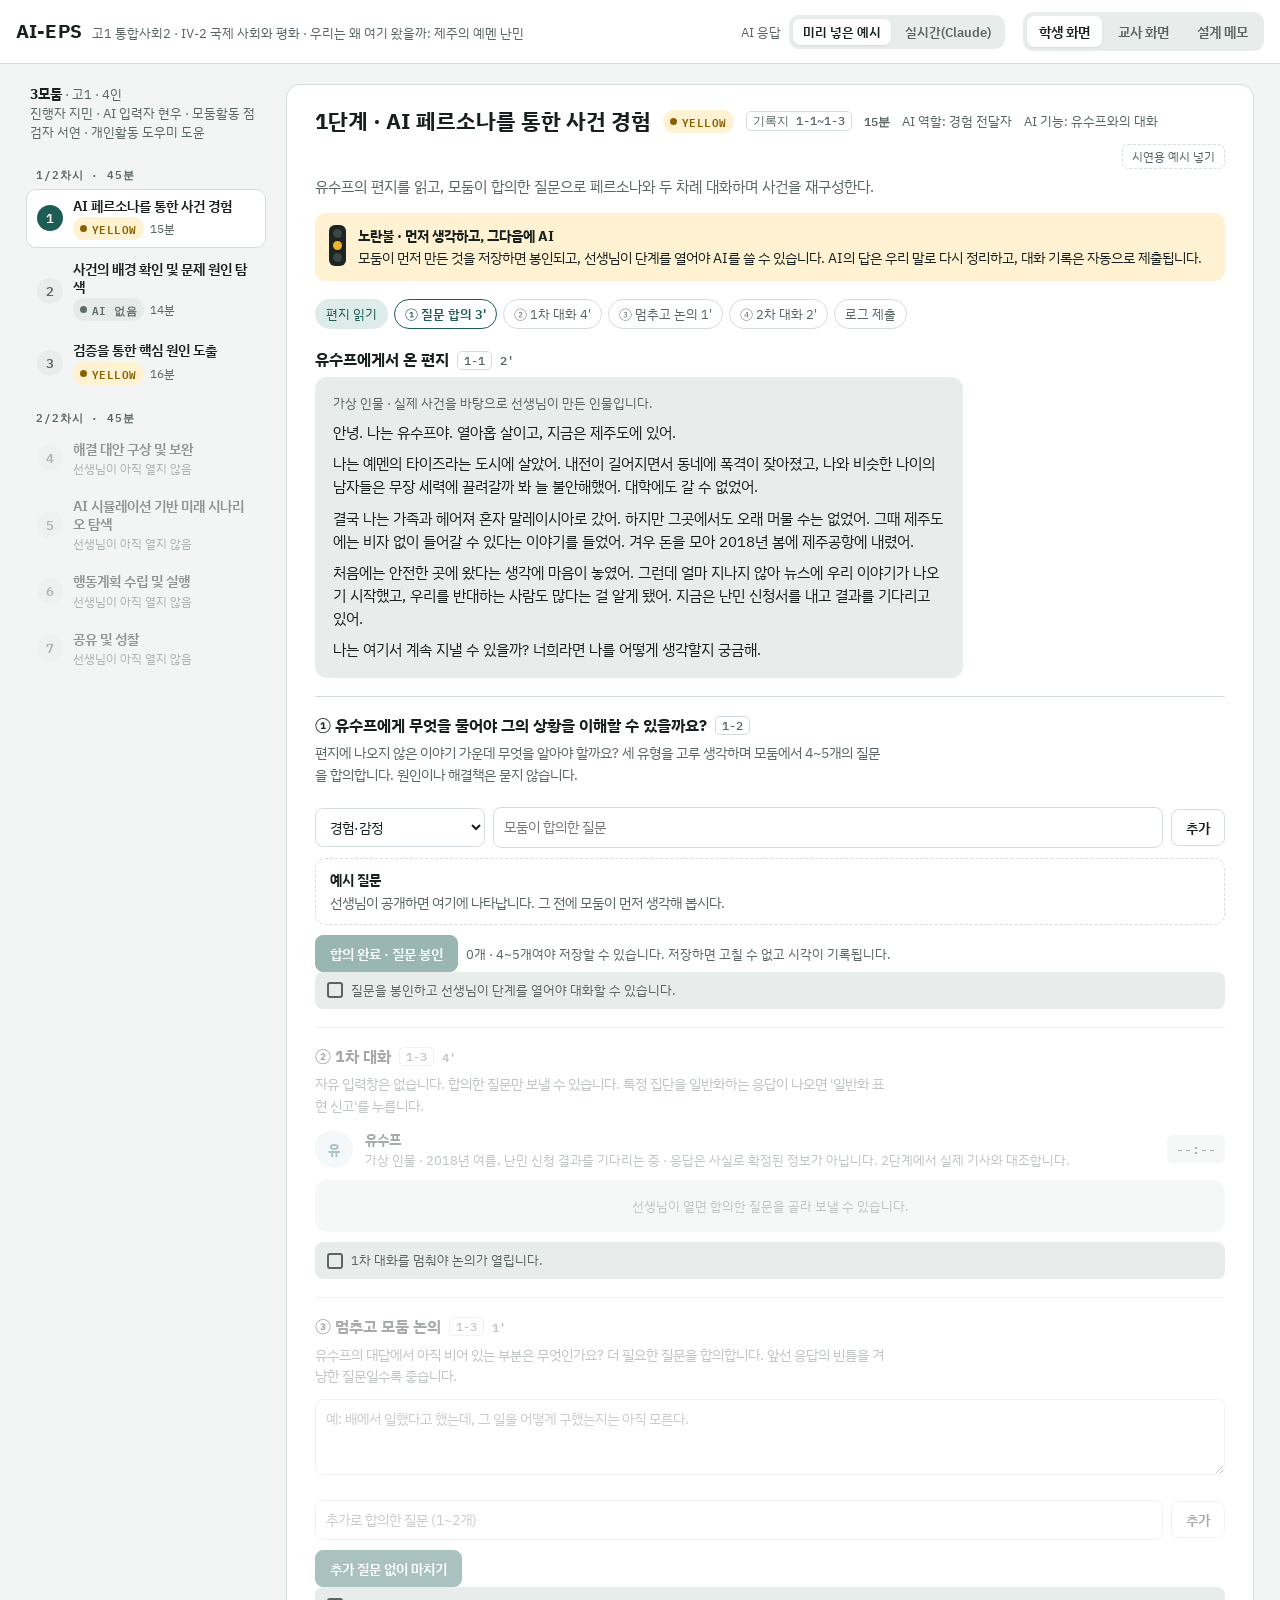
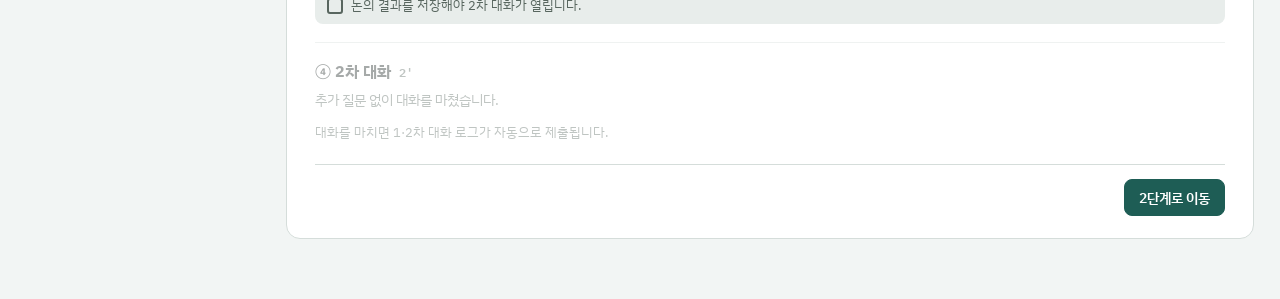
==== commit a7cc24ea: "고등 견본 2·3단계 운영을 지도안 v25 원문에 맞춤 - 2-4·2-5: 합의한 원인 3개 이상, 원인마다 원인 확인 질문 1개(모둠원 수 규칙 삭제) - 3-1: 'AI 응답'" ====
--- a/high/index.html
+++ b/high/index.html
@@ -351,23 +351,23 @@
 
 /* ================= 수업 구조 (지도안 4장 v5) ================= */
 const STAGES=[
- {n:1,ses:1,t:"AI 페르소나를 통한 사건 경험",g:"Y",tool:"유수프와의 대화",ws:"기록지 1-1~1-3",min:12,def:"유수프의 편지를 읽고, 모둠이 합의한 질문으로 페르소나와 두 차례 대화하며 사건을 재구성한다."},
- {n:2,ses:1,t:"사건의 배경 확인 및 문제 원인 탐색",g:"N",ws:"기록지 2-1~2-5",min:14,def:"선생님이 공개한 실제 사건 기사를 읽고 사실 확인 질문에 답한 뒤, 유수프의 이야기와 대조한다. 사건과 나의 삶을 잇고, AI 없이 원인을 추측해 모둠원이 한 개씩 맡을 원인 확인 질문을 4개 이상 만들어 봉인한다."},
- {n:3,ses:1,t:"검증을 통한 핵심 원인 도출",g:"Y",tool:"자료 탐색 도우미",ws:"기록지 3-1~3-3",min:14,def:"모둠원이 각자 맡은 원인 확인 질문으로 AI에게 정보와 출처를 얻고, 출처를 직접 확인해 수용·보류·불수용을 판정한다. 수용한 정보로 원인 간 관계를 그려 핵심 원인을 정한다."},
- {n:4,ses:2,t:"해결 대안 구상 및 보완",g:"Y",tool:"대안 검토 도우미",ws:"기록지 4-1~4-6",min:13,def:"공개된 유사 사례에서 아이디어를 얻고, 핵심 원인을 해결할 행위 주체별 대안을 3개 이상 만든다. AI의 강점·약점 피드백을 판단하고 비교표로 1순위 대안을 정한다."},
- {n:5,ses:2,t:"AI 시뮬레이션 기반 미래 시나리오 탐색",g:"Y",tool:"시나리오 생성기",ws:"기록지 5-1~5-5",min:12,def:"1순위 대안에 대한 이해관계자의 반응을 먼저 예측한다. AI가 보여 준 시나리오 A·B·C 가운데 가장 개연성 있는 것을 고르고, 이야기 속에서 예상하지 못한 문제를 찾는다."},
+ {n:1,ses:1,t:"AI 페르소나를 통한 사건 경험",g:"Y",tool:"유수프와의 대화",role:"경험 전달자",ws:"기록지 1-1~1-3",min:15,def:"유수프의 편지를 읽고, 모둠이 합의한 질문으로 페르소나와 두 차례 대화하며 사건을 재구성한다."},
+ {n:2,ses:1,t:"사건의 배경 확인 및 문제 원인 탐색",g:"N",ws:"기록지 2-1~2-5",min:14,def:"선생님이 공개한 실제 사건 기사를 읽고 사실 확인 질문에 답한 뒤, 유수프의 이야기와 대조한다. 사건과 나의 삶을 잇고, AI 없이 원인을 3개 이상 추측해 원인마다 원인 확인 질문을 만들어 봉인한다."},
+ {n:3,ses:1,t:"검증을 통한 핵심 원인 도출",g:"Y",tool:"자료 탐색 도우미",role:"검색 보조자",ws:"기록지 3-1~3-3",min:16,def:"봉인한 원인 확인 질문의 AI 응답을 모둠이 함께 확인하고, 응답을 나누어 맡아 우리 말로 요약한다. 각자 출처를 직접 확인해 검증하고, 출처 신뢰성·정확성·최신성을 기준으로 모둠이 수용·보류·불수용을 판정한다. 수용한 정보로 원인 간 관계를 그려 핵심 원인을 정한다."},
+ {n:4,ses:2,t:"해결 대안 구상 및 보완",g:"Y",tool:"대안 검토 도우미",role:"대안 검토자",ws:"기록지 4-1~4-6",min:16,def:"공개된 유사 사례에서 아이디어를 얻고, 핵심 원인을 해결할 행위 주체별 대안을 3개 이상 만든다. AI의 강점·약점 피드백을 판단하고 비교표로 1순위 대안을 정한다."},
+ {n:5,ses:2,t:"AI 시뮬레이션 기반 미래 시나리오 탐색",g:"Y",tool:"시나리오 생성기",role:"미리보기 제공자",ws:"기록지 5-1~5-5",min:12,def:"1순위 대안에 대한 이해관계자의 반응을 먼저 예측한다. AI가 보여 준 시나리오 A·B·C 가운데 가장 개연성 있는 것을 고르고, 이야기 속에서 예상하지 못한 문제를 찾는다."},
  {n:6,ses:2,t:"행동계획 수립 및 실행",g:"N",ws:"기록지 6-1~6-6",min:9,def:"예상하지 못한 문제의 수준을 진단하고 행동 유형을 고른다. 행동계획표에 대상·내용·방법·제출 경로와 실행 범위, 결과 확인 시점, 돌아갈 단계를 정한다. 제도 제안·요청이나 설득을 고른 모둠은 제안서를 쓴다[선택]."},
  {n:7,ses:2,t:"공유 및 성찰",g:"N",ws:"기록지 7-1~7-4",min:8,def:"문제 해결 과정을 공유 게시판에 올리고 다른 모둠 두 곳을 평가한다. 로그와 기록지를 보며 AI 활용을 성찰한다."}
 ];
 const ROLES=["진행자","AI 입력자","모둠활동 점검자","개인활동 도우미"];
-const NEED=()=>Math.max(3,ROSTER[1].length); /* 원인 수 = 질문 수 = 모둠원 수(최소 3) */
+const NEED=()=>3; /* 합의한 원인 3개 이상, 원인마다 원인 확인 질문 1개(지도안 v25) */
 const ROSTER={1:["지민","현우","서연","도윤"],2:["도윤","지민","현우","서연"]};
 const QTYPES=["경험·감정","이동 과정·제도","주변 사회의 반응"];
 const ACTORS=["국가","국제기구","비정부 기구","세계시민"];
 const CRIT=["실현 가능성","원인 해결 정도","이해관계자 수용성"];
 const LEVELS=["개인","학교·지역","제도·국가 간"];
 const ACTT=[{n:"제도 제안·요청",ex:"국민신문고 정책 제안, 기관 건의문"},{n:"설득",ex:"이해관계자에게 보내는 편지"},{n:"자기 실천",ex:"나와 우리 반이 직접 하는 일"}];
-const SCOPES=[{n:"수업 중 실행",d:"수업 시간 안에 실제로 해 본다"},{n:"실행 준비",d:"제출 직전 초안까지 만들고 6차시에 공유한다"},{n:"후속 탐구",d:"더 알아볼 것을 정리해 다음 탐구로 넘긴다"}];
+const SCOPES=[{n:"수업 중 실행",d:"수업 시간 안에 실제로 해 본다"},{n:"실행 준비",d:"제출 직전 초안까지 만들고, 제출은 선생님 확인 뒤에 한다"},{n:"후속 탐구",d:"더 알아볼 것을 정리해 다음 탐구로 넘긴다"}];
 const BACK=["원인(2·3단계)","대안(4단계)","예측(5단계)"];
 const CHK6=["특정 국가·종교·집단을 낙인찍거나 일반화하는 표현이 없다","실명, 연락처 같은 개인정보가 들어 있지 않다"];
 const VERIFY=["신뢰성 · 출처가 실제로 있고 직접 접속했다","신뢰성 · 공공기관·언론 원문·교과서 같은 확인 가능한 자료다","정확성 · 수치·날짜가 원자료와 일치한다","최신성 · 자료 시점이 질문의 시점과 맞는다"];
@@ -505,7 +505,7 @@
 ];
 const SEARCH_DEF={a:"2018년 6월까지 무사증으로 제주에 들어온 예멘인은 561명이고, 그중 549명이 난민 인정을 신청했다고 보도되었습니다. 질문에 직접 답할 수 있는 자료는 확인 불가입니다. 질문을 더 구체적으로(대상·시점·필요한 정보) 바꾸어 보세요.",src:["뉴시스, 2018. 6. 25."]};
 /* 질문에 여러 낱말이 섞이면 앞의 규칙이 먼저 걸린다. 구체적인 물음(인원·기간)을 먼저 본다. */
-const SEARCH_RULES=[[/출도|제주 밖|섬 밖|이동/,0],[/몇 명|인원|비율|인정률|통계|결과/,1],[/기간|연장|얼마 동안|지원|혜택/,2],[/반대|여론|청원|집회|찬성/,3],[/왜 제주|직항|무사증|비자|말레이시아|늘어/,4],[/인정|심사|불인정/,1],[/체류|인도적/,2]];
+const SEARCH_RULES=[[/반대|여론|청원|집회|찬성/,3],[/출도|제주 밖|섬 밖|이동/,0],[/몇 명|인원|비율|인정률|통계|결과/,1],[/기간|연장|얼마 동안|지원|혜택/,2],[/왜 제주|직항|무사증|비자|말레이시아|늘어/,4],[/인정|심사|불인정/,1],[/체류|인도적/,2]];
 function searchCanned(q){for(const [re,k] of SEARCH_RULES)if(re.test(q))return SEARCH[k][1];return SEARCH_DEF}
 const FOLLOW="앞의 답에 쓴 수치와 날짜는 위에 적은 출처에서 가져왔습니다. 저는 원문 링크를 열어 볼 수 없으므로, 기관 누리집이나 언론사 누리집에서 같은 날짜의 원문을 직접 찾아 비교하세요. 출처 가운데 '확인 불가'로 적힌 것은 근거로 쓰지 마세요.";
 
@@ -630,7 +630,7 @@
   });
   rail+=`</nav>`;
   const st=STAGES[S.stage-1];
-  const head=`<div class="stage-head"><h2>${st.n}단계 · ${esc(st.t)}</h2><span class="chip ${st.g}">${st.g==="Y"?"YELLOW":"AI 미사용"}</span><span class="ws">${esc(st.ws)}</span><span class="mins">${st.min}분</span>${st.tool?`<span class="small">AI 기능: ${esc(st.tool)}</span>`:""}<button class="demo-btn" data-act="demo" data-n="${st.n}" style="margin-left:auto">시연용 예시 넣기</button></div><p class="stage-def">${esc(st.def)}</p>${signal(st.g)}`;
+  const head=`<div class="stage-head"><h2>${st.n}단계 · ${esc(st.t)}</h2><span class="chip ${st.g}">${st.g==="Y"?"YELLOW":"AI 미사용"}</span><span class="ws">${esc(st.ws)}</span><span class="mins">${st.min}분</span>${st.role?`<span class="small">AI 역할: ${esc(st.role)}</span>`:""}${st.tool?`<span class="small">AI 기능: ${esc(st.tool)}</span>`:""}<button class="demo-btn" data-act="demo" data-n="${st.n}" style="margin-left:auto">시연용 예시 넣기</button></div><p class="stage-def">${esc(st.def)}</p>${signal(st.g)}`;
   const nx=S.stage+1;
   const next=nx>7?"":nx<=S.open?`<div class="nextbar"><button class="btn primary" data-stage="${nx}">${nx}단계로 이동</button></div>`:`<div class="nextbar"><span class="small">${nx}단계는 선생님이 아직 열지 않았습니다.</span><span class="small demo-hint">시연: 교사 화면 → 단계 개방에서 ${nx}을 누르세요.</span></div>`;
   return `<div class="student">${rail}<section class="panel">${head}${[null,s1,s2,s3,s4,s5,s6,s7][S.stage]()}${next}</section></div>`;
@@ -694,18 +694,18 @@
    <div class="grid2">${LQ.map(([k,q,ph])=>`<div class="field"><label for="s2-${k}">${q}</label><textarea id="s2-${k}" data-bind="s2.life.${k}" placeholder="${esc(ph)}">${esc(L[k])}</textarea></div>`).join("")}</div>
    ${PI.test(Object.values(L).join(" "))?`<div class="warnline r">전화번호나 이메일 같은 개인정보가 들어 있습니다.</div>`:""}</div>`;
   const biasHit=d.guesses.some(g=>BIAS.test(g.t));
-  const guess=`<div class="block"><h3>원인 추측하기 <span class="ws">2-4</span> <span class="mins">2'</span> <span class="chip N">AI 미사용</span></h3><p class="hint">유수프는 전쟁을 피해 왔는데 왜 여기서도 안정적으로 지내기 어려울까요? 각자 기록지 2-4에 먼저 추측한 뒤, 모둠에서 비교해 합의한 원인을 모둠원 수만큼(${NEED()}개) 이상 입력합니다. 원인을 한 사람이 하나씩 맡아 검증합니다.</p>
+  const guess=`<div class="block"><h3>원인 추측하기 <span class="ws">2-4</span> <span class="mins">2'</span> <span class="chip N">AI 미사용</span></h3><p class="hint">유수프는 전쟁을 피해 왔는데 왜 여기서도 안정적으로 지내기 어려울까요? 각자 기록지 2-4에 먼저 추측한 뒤, 모둠에서 비교해 합의한 원인을 ${NEED()}개 이상 입력합니다.</p>
    <ul class="list">${d.guesses.map((g,i)=>`<li><span class="tag">원인 ${i+1}</span><span class="txt">${esc(g.t)}</span>${S.s3.sealed?"":`<button class="x" data-act="del" data-k="s2.guesses" data-i="${i}">삭제</button>`}</li>`).join("")}</ul>
    ${S.s3.sealed?"":`<div class="addrow"><input type="text" id="s2-g" placeholder="모둠이 합의한 원인"><button class="btn" data-act="s2g">추가</button></div>`}
    <p class="small" style="margin:6px 0 0">${d.guesses.length}/${NEED()}개 이상${d.guesses.length<NEED()?` · ${NEED()}개가 되면 원인 확인 질문을 정할 수 있습니다.`:""}</p>
    ${biasHit?`<div class="warnline">선생님 질문: 같은 예멘인 신청자도 결과가 달랐던 이유는 무엇일까요? 개인의 노력만으로 해결될 수 있을까요? 원인을 제도와 여론의 층위에서 다시 생각해 봅시다.</div>`:""}</div>`;
-  const vq=`<div class="block"><h3>원인 확인 질문 정하기 <span class="ws">2-5</span> <span class="mins">3'</span> ${S.s3.sealed?`<span class="seal">봉인 ${hm(S.s3.sealT)}</span>`:""}</h3><p class="hint">추측한 원인이 맞는지 확인하려면 어떤 정보가 필요할까요? 개인의 노력만으로 해결될 수 있는지, 제도나 여론이 어떤 영향을 주었는지 생각해 봅니다. 모둠원이 원인을 하나씩 나누어 맡고, 맡은 원인마다 질문을 1개씩(모두 ${NEED()}개) 정합니다. 확인할 것이 여럿이면 한 질문에 묶고, 더 필요한 근거는 3단계의 ‘근거 다시 묻기’로 보충합니다. 저장하고 칠판에도 붙여 다른 모둠과 겹치거나 충돌하는 질문을 확인합니다. 3단계에서는 각자 맡은 질문만 AI에게 물을 수 있습니다.</p>
-   <ul class="list">${d.vq.map((x,i)=>`<li><span class="tag">질문 ${i+1}</span><span class="txt">${esc(x.q)}${x.cause?`<br><span class="small">확인하려는 원인: ${esc(x.cause)}${x.who?` · 맡은 사람: ${esc(x.who)}`:""}</span>`:""}${aftTag(x)}</span>${S.s3.sealed?"":`<button class="x" data-act="del" data-k="s2.vq" data-i="${i}">삭제</button>`}</li>`).join("")}</ul>
-   ${S.s3.sealed?"":d.vq.length<NEED()?`<div class="addrow"><select id="s2-vc" class="narrow" aria-label="이 질문으로 확인할 원인"><option value="">이 질문으로 확인할 원인</option>${d.guesses.map((g,k)=>d.vq.some(v=>v.cause===g.t)?"":`<option value="${esc(g.t)}">원인 ${k+1}. ${esc(g.t)}</option>`).join("")}</select><select id="s2-vw" class="narrow" aria-label="이 질문을 맡을 사람"><option value="">맡을 사람</option>${ROSTER[1].map(w=>d.vq.some(v=>v.who===w)?"":`<option>${esc(w)}</option>`).join("")}</select><input type="text" id="s2-v" placeholder="대상·시점·필요한 정보가 드러나게"><button class="btn" data-act="s2v">추가</button></div><p class="small" style="margin:6px 0 0">이미 맡은 원인과 사람은 목록에서 빠집니다. 검증하지 않고 남는 원인은 관계도에서 ‘미확인’으로 둡니다.</p>`:""}
+  const vq=`<div class="block"><h3>원인 확인 질문 정하기 <span class="ws">2-5</span> <span class="mins">3'</span> ${S.s3.sealed?`<span class="seal">봉인 ${hm(S.s3.sealT)}</span>`:""}</h3><p class="hint">추측한 원인이 맞는지 확인하려면 어떤 정보가 필요할까요? 개인의 노력만으로 해결될 수 있는지, 제도나 여론이 어떤 영향을 주었는지 생각해 봅니다. 모둠원이 상의하여 합의한 원인마다 질문을 1개씩 정하고, AI 입력자가 저장·봉인합니다. 확인할 것이 여럿이면 한 질문에 묶고, 더 필요한 근거는 3단계의 ‘근거 다시 묻기’로 보충합니다. 저장하고 칠판에도 붙여 다른 모둠과 겹치거나 충돌하는 질문을 확인합니다. 3단계에서는 봉인한 질문만 AI에게 물을 수 있습니다.</p>
+   <ul class="list">${d.vq.map((x,i)=>`<li><span class="tag">질문 ${i+1}</span><span class="txt">${esc(x.q)}${x.cause?`<br><span class="small">확인하려는 원인: ${esc(x.cause)}</span>`:""}${aftTag(x)}</span>${S.s3.sealed?"":`<button class="x" data-act="del" data-k="s2.vq" data-i="${i}">삭제</button>`}</li>`).join("")}</ul>
+   ${S.s3.sealed?"":d.vq.length<d.guesses.length?`<div class="addrow"><select id="s2-vc" class="narrow" aria-label="이 질문으로 확인할 원인"><option value="">이 질문으로 확인할 원인</option>${d.guesses.map((g,k)=>d.vq.some(v=>v.cause===g.t)?"":`<option value="${esc(g.t)}">원인 ${k+1}. ${esc(g.t)}</option>`).join("")}</select><input type="text" id="s2-v" placeholder="대상·시점·필요한 정보가 드러나게"><button class="btn" data-act="s2v">추가</button></div><p class="small" style="margin:6px 0 0">이미 질문을 정한 원인은 목록에서 빠집니다.</p>`:""}
    ${S.s3.sealed?"":helpVis("q2")?`<div class="exbox"><b class="small">선생님이 공개한 원인 탐색 질문 예시</b> <span class="small">우리가 추측한 원인에 맞게 바꿔 씁니다.</span><ul>${Q2_EX.map(x=>`<li>${esc(x)}</li>`).join("")}</ul></div>`:pendBox("원인 탐색 질문 예시")}
-   ${S.s3.sealed?"":`<div class="row"><button class="btn primary" data-act="s3seal" ${d.vq.length===NEED()&&d.vq.every(v=>v.who)?"":"disabled"}>원인 확인 질문 저장 · 봉인</button><span class="small">${d.vq.length}/${NEED()}개 · 모둠원마다 원인 1개, 질문 1개를 맡아야 합니다. 봉인한 뒤 선생님이 3단계를 열어야 질문할 수 있습니다.</span></div>`}
+   ${S.s3.sealed?"":`<div class="row"><button class="btn primary" data-act="s3seal" ${d.guesses.length>=NEED()&&d.vq.length===d.guesses.length?"":"disabled"}>원인 확인 질문 저장 · 봉인</button><span class="small">${d.vq.length}/${d.guesses.length}개 · 합의한 원인마다 질문을 1개씩 정해야 합니다. 봉인한 뒤 선생님이 3단계를 열어야 질문할 수 있습니다.</span></div>`}
    ${gateBox(3,S.s3.sealed,"원인 확인 질문")}</div>`;
-  return fl+facts+cmp+life+guess+lockWrap(d.guesses.length<NEED()&&!S.s3.sealed,`2-4에서 모둠이 합의한 원인을 모둠원 수만큼(${NEED()}개) 이상 적어야 원인 확인 질문을 정할 수 있습니다.`,vq);
+  return fl+facts+cmp+life+guess+lockWrap(d.guesses.length<NEED()&&!S.s3.sealed,`2-4에서 모둠이 합의한 원인을 ${NEED()}개 이상 적어야 원인 확인 질문을 정할 수 있습니다.`,vq);
 }
 
 /* ---------- 3단계 ---------- */
@@ -716,16 +716,16 @@
 }
 function s3(){
   const d=S.s3;syncRows();
-  if(!d.rows.length)return `<div class="pend"><b>원인 확인 질문이 없습니다</b><span>2단계에서 원인 확인 질문을 4개 이상 먼저 만듭니다.</span></div>`;
+  if(!d.rows.length)return `<div class="pend"><b>원인 확인 질문이 없습니다</b><span>2단계에서 원인 확인 질문을 먼저 만듭니다.</span></div>`;
   const asked=d.rows.every(r=>r.ans),judged=asked&&d.rows.every(r=>r.j&&r.res.trim()&&r.sum.trim()&&(r.why||"").trim());
-  const fl=flowList([["질문 봉인(2-5)",d.sealed?"ok":"now"],["AI로 정보 수집 3'",d.sealed&&!asked?"now":asked?"ok":""],["출처 확인·판정 5'",asked&&!judged?"now":judged?"ok":""],["원인 관계도 4'",judged&&!d.root?"now":d.root?"ok":""],["핵심 원인 2'",d.root&&!d.done?"now":d.done?"ok":""]]);
+  const fl=flowList([["질문 봉인(2-5)",d.sealed?"ok":"now"],["정보 탐색 3'",d.sealed&&!asked?"now":asked?"ok":""],["정보 검증·판정 5'",asked&&!judged?"now":judged?"ok":""],["원인 관계도 4'",judged&&!d.root?"now":d.root?"ok":""],["핵심 원인 2'",d.root&&!d.done?"now":d.done?"ok":""]]);
   const seal=`<div class="block first"><h3>원인 확인 질문 <span class="small">2단계 2-5</span> ${d.sealed?`<span class="seal">봉인 ${hm(d.sealT)}</span>`:""}</h3>
    <ul class="list">${d.rows.map((r,i)=>`<li><span class="tag">질문 ${i+1}</span><span class="txt">${esc(r.q)}${r.who?`<br><span class="small">맡은 사람: ${esc(r.who)}</span>`:""}</span></li>`).join("")}</ul>
    ${d.sealed?gateBox(3,d.sealed,"원인 확인 질문"):`<div class="pend"><b>아직 봉인 전입니다</b><span>2단계 2-5에서 원인 확인 질문을 저장·봉인합니다.</span></div>`}</div>`;
-  const tbl=`<div class="block"><h3>원인 확인 질문으로 얻은 정보 검증하기 <span class="ws">3-1</span></h3><p class="hint">질문 입력창은 없습니다. 모둠원은 각자 맡은 질문을 학생용 프롬프트 형식 그대로 보내고, AI가 제시한 출처에 직접 접속해 확인합니다. 출처가 미비하면 검증 자료 목록과 추가 검색으로 확인합니다. 판정은 출처 신뢰성·정확성·최신성을 기준으로 모둠원이 함께 논의해 정합니다. AI가 말한 출처는 직접 확인하기 전까지 믿지 않습니다.</p>
+  const tbl=`<div class="block"><h3>원인 확인 질문으로 얻은 정보 검증하기 <span class="ws">3-1</span></h3><p class="hint">질문 입력창은 없습니다. ‘AI 응답’ 버튼을 눌러 AI 응답을 모둠원이 함께 확인합니다. 응답마다 맡은 사람을 정하고, 맡은 사람은 응답을 우리 말로 요약해 AI 입력자에게 넘깁니다. 각자 AI가 제시한 출처에 직접 접속해 확인하고, 출처가 없거나 확인되지 않으면 검증 자료 목록과 추가 검색으로 검증합니다. 검증 결과를 모둠에 설명한 뒤 출처 신뢰성·정확성·최신성을 기준으로 함께 논의해 판정합니다. AI의 답은 정답이 아니며, 출처를 확인하지 못한 정보는 근거로 쓸 수 없습니다.</p>
    <div class="tablewrap"><table style="min-width:1040px"><thead><tr><th style="width:14%">원인 확인 질문</th><th style="width:21%">AI 응답과 제시한 출처</th><th style="width:17%">AI 응답의 핵심(우리 말로)</th><th style="width:17%">직접 확인한 결과</th><th style="width:16%">검증 체크리스트</th><th>판정과 이유</th></tr></thead><tbody>${d.rows.map((r,i)=>`<tr>
-    <td><span class="small">질문 ${i+1}${r.who?` · ${esc(r.who)}`:""}</span><br>${esc(r.q)}</td>
-    <td>${r.ans?`<div class="ai-ans">${esc(r.ans)}<span class="srcs">출처: ${r.src.map(esc).join(" / ")||"없음"}</span>${r.fu?`<span class="srcs" style="color:var(--ink)">근거 다시 묻기 → ${esc(r.fu)}</span>`:`<button class="btn sm" style="margin-top:6px" data-act="s3fu" data-i="${i}" ${r.wait?"disabled":""}>근거 다시 묻기</button>`}</div>`:r.wait?`<span class="thinking">답을 쓰는 중…</span>`:`<button class="btn primary sm" data-act="s3ask" data-i="${i}">AI에게 질의</button><span class="small" style="display:block;margin-top:4px">"…답의 근거가 된 자료의 기관명·자료명·날짜를 함께 제시해 줘. 확인할 수 없는 내용은 '확인 불가'라고 표시해 줘. 원인이 무엇인지 판단하지는 마."</span>`}${r.err?`<div class="warnline">${esc(r.err)}</div>`:""}</td>
+    <td><span class="small">질문 ${i+1}</span><br>${esc(r.q)}${r.ans?`<label class="small" style="display:block;margin-top:8px">맡은 사람<select data-bind="s3.rows.${i}.who" aria-label="질문 ${i+1} 응답을 맡은 사람" style="margin-top:2px"><option value="">선택</option>${ROSTER[1].map(w=>`<option ${r.who===w?"selected":""}>${esc(w)}</option>`).join("")}</select></label>`:""}</td>
+    <td>${r.ans?`<div class="ai-ans">${esc(r.ans)}<span class="srcs">출처: ${r.src.map(esc).join(" / ")||"없음"}</span>${r.fu?`<span class="srcs" style="color:var(--ink)">근거 다시 묻기 → ${esc(r.fu)}</span>`:`<button class="btn sm" style="margin-top:6px" data-act="s3fu" data-i="${i}" ${r.wait?"disabled":""}>근거 다시 묻기</button>`}</div>`:r.wait?`<span class="thinking">답을 쓰는 중…</span>`:`<button class="btn primary sm" data-act="s3ask" data-i="${i}">AI 응답</button><span class="small" style="display:block;margin-top:4px">"…답의 근거가 된 자료의 기관명·자료명·날짜를 함께 제시해 줘. 확인할 수 없는 내용은 '확인 불가'라고 표시해 줘. 원인이 무엇인지 판단하지는 마."</span>`}${r.err?`<div class="warnline">${esc(r.err)}</div>`:""}</td>
     <td><textarea id="s3-sum-${i}" data-bind="s3.rows.${i}.sum" data-red="s3-sum-${i}" data-st="3" ${r.ans?"":"disabled"} aria-label="AI 응답의 핵심" placeholder="우리 말로 한 줄">${esc(r.sum)}</textarea>${r.ans?redHtml("s3-sum-"+i,r.sum):""}</td>
     <td><textarea data-bind="s3.rows.${i}.res" ${r.ans?"":"disabled"} placeholder="자료 내용 / 출처(기관·문서명, 날짜)" aria-label="직접 확인한 결과">${esc(r.res)}</textarea></td>
     <td><div class="checks">${VERIFY.map((c,k)=>`<label><input type="checkbox" data-bind="s3.rows.${i}.ck.${k}" ${r.ck[k]?"checked":""} ${r.ans?"":"disabled"}> ${esc(c)}</label>`).join("")}</div></td>
@@ -735,7 +735,7 @@
   const acc=d.rows.filter(r=>r.j==="수용");
   const causes=[...new Set([...S.s2.guesses.map(g=>g.t),...d.rows.map(r=>r.cause).filter(Boolean)])];
   const core=`<div class="block"><h3>원인 관계도 그리기 <span class="ws">3-2</span> <span class="mins">4'</span> <span class="chip N">AI 미사용</span></h3><p class="hint">수용한 정보만 근거로 원인들을 화살표로 연결합니다. 이것이 해결되면 다른 원인도 함께 풀리는 원인은 무엇인가요?</p>
-   ${(()=>{const un=S.s2.guesses.map(g=>g.t).filter(t=>!d.rows.some(r=>r.cause===t));return un.length?`<p class="small">미확인 원인(맡은 사람 없음): ${un.map(esc).join(" / ")} · 근거가 없으므로 화살표에 쓰지 않습니다.</p>`:""})()}<p class="small">수용한 정보 ${acc.length}건${acc.length?": "+acc.map(r=>esc(r.sum.slice(0,40))+(r.sum.length>40?"…":"")).join(" / "):""}</p>
+   ${(()=>{const un=S.s2.guesses.map(g=>g.t).filter(t=>!d.rows.some(r=>r.cause===t));return un.length?`<p class="small">미확인 원인(원인 확인 질문 없음): ${un.map(esc).join(" / ")} · 근거가 없으므로 화살표에 쓰지 않습니다.</p>`:""})()}<p class="small">수용한 정보 ${acc.length}건${acc.length?": "+acc.map(r=>esc(r.sum.slice(0,40))+(r.sum.length>40?"…":"")).join(" / "):""}</p>
    <ul class="links">${d.links.map((l,i)=>`<li><span>${esc(l[0])}</span><span class="arr">→</span><span>${esc(l[1])}</span><button class="btn sm" data-act="del" data-k="s3.links" data-i="${i}" style="margin-left:auto">삭제</button></li>`).join("")}</ul>
    <div class="addrow"><select id="s3-la" aria-label="원인 A"><option value="">원인 A</option>${causes.map(c=>`<option>${esc(c)}</option>`).join("")}</select><span class="arr" aria-hidden="true">→</span><select id="s3-lb" aria-label="원인 B"><option value="">원인 B (A 때문에 생기는 것)</option>${causes.map(c=>`<option>${esc(c)}</option>`).join("")}</select><button class="btn" data-act="s3link">화살표 추가</button></div>
    <div class="field" style="margin-top:10px"><label for="s3-root">다른 원인을 함께 풀 수 있는 원인</label><select id="s3-root" data-bind="s3.root"><option value="">선택</option>${causes.map(c=>`<option ${d.root===c?"selected":""}>${esc(c)}</option>`).join("")}</select></div>
@@ -849,7 +849,7 @@
    <div class="checks" style="font-size:14px;gap:6px">${CHK6.map((c,k)=>`<label><input type="checkbox" data-bind="s6.chk.${k}" ${d.chk[k]?"checked":""}> ${esc(c)}</label>`).join("")}</div>
    <div class="row">${d.tok?`<span class="seal">선생님 확인 ${hm(d.tokT)}</span>${d.tnote?`<span class="small">선생님: ${esc(d.tnote)}</span>`:""}`:all?`<span class="small">선생님 확인을 기다리는 중입니다.</span><button class="demo-btn" data-act="t6ok">시연: 선생님 확인</button>`:'<span class="small">두 항목을 모두 확인해야 선생님께 확인 요청이 갑니다.</span>'}</div></div>`;
   const r=d.res;
-  const result=`<div class="block"><h3>결과 기록 <span class="ws">6-6</span></h3><p class="hint">6-3에서 정한 결과 확인 시점에 씁니다. 결과를 함께 나눌 날짜는 모둠의 행동계획에 따라 선생님과 정합니다.</p>
+  const result=`<div class="block"><h3>결과 기록 <span class="ws">6-6</span></h3><p class="hint">결과 확인 시점에 씁니다. 결과를 함께 공유할 날짜는 6-3의 결과 확인 시점에 맞춰 선생님과 함께 정합니다.</p>
    ${d.resOpen?`<div style="display:grid;gap:8px"><div class="field"><label for="s6-rh">언제 어떻게 실행했나요?</label><textarea id="s6-rh" data-bind="s6.res.how">${esc(r.how||"")}</textarea></div>
     <div class="field"><label for="s6-rw">무슨 일이 있었나요?</label><textarea id="s6-rw" data-bind="s6.res.what">${esc(r.what)}</textarea></div></div>`
    :`<div class="pend"><b>아직 결과 확인 시점이 아닙니다</b><span>6-3에서 정한 결과 확인 시점에 선생님이 엽니다.</span><button class="demo-btn" style="margin:6px 0 0;align-self:flex-start" data-act="s6res">시연: 6차시로 가정하기</button></div>`}</div>`;
@@ -907,7 +907,7 @@
    <div class="row"><button class="demo-btn" data-act="fillAll">시연: 3모둠의 두 차시 흐름을 예시로 채우기</button></div></section>`;
   const items=[
    {n:1,what:"질문 목록",sealed:S.s1.sealed,t:S.s1.sealT,body:S.s1.qs.map(q=>`[${QTYPES[q.type]}] ${q.t}${q.aft?" (공개 후)":""}`),ck:[["질문 4~5개",S.s1.qs.length>=4&&S.s1.qs.length<=5],["세 유형이 고루 들어감",QTYPES.every((t,i)=>S.s1.qs.some(q=>q.type===i))],["원인·해결책을 묻지 않음",!S.s1.qs.some(q=>/해결|원인|정책|어떻게 하면/.test(q.t))]]},
-   {n:3,what:"원인 확인 질문(2-5)",sealed:S.s3.sealed,t:S.s3.sealT,body:S.s2.vq.map(v=>v.q+(v.who?` (${v.who})`:"")+(v.aft?" (공개 후)":"")),ck:[["모둠원마다 질문 1개",S.s2.vq.length===NEED()&&new Set(S.s2.vq.map(v=>v.who)).size===NEED()],["합의한 원인이 모둠원 수 이상",S.s2.guesses.length>=NEED()],["원인이 겹치지 않음",new Set(S.s2.vq.map(v=>v.cause)).size===S.s2.vq.length],["질문마다 확인할 원인이 연결됨",S.s2.vq.every(v=>v.cause)],["질문마다 맡은 사람",S.s2.vq.every(v=>v.who)]]},
+   {n:3,what:"원인 확인 질문(2-5)",sealed:S.s3.sealed,t:S.s3.sealT,body:S.s2.vq.map(v=>v.q+(v.who?` (${v.who})`:"")+(v.aft?" (공개 후)":"")),ck:[["원인마다 질문 1개",S.s2.vq.length===S.s2.guesses.length],["합의한 원인 3개 이상",S.s2.guesses.length>=NEED()],["원인이 겹치지 않음",new Set(S.s2.vq.map(v=>v.cause)).size===S.s2.vq.length],["질문마다 확인할 원인이 연결됨",S.s2.vq.every(v=>v.cause)]]},
    {n:4,what:"대안표",sealed:S.s4.sealed,t:S.s4.sealT,body:S.s4.alts.map(a=>`[${a.actor}] ${a.txt}${a.aft?" (공개 후)":""}`),ck:[["대안 3개 이상",S.s4.alts.length>=3],["실행 주체 2종 이상",new Set(S.s4.alts.map(a=>a.actor)).size>=2]]},
    {n:5,what:"반응 예측",sealed:S.s5.sealed,t:S.s5.sealT,body:S.s5.preds.map(p=>`${p.who}${p.ex?"(목소리 내기 어려움)":""}: ${p.txt}${p.reason?" / 이유: "+p.reason:""}`),ck:[["이해관계자 2명 이상",S.s5.preds.filter(p=>!p.ex).length>=2],["목소리를 내기 어려운 이해관계자 포함",S.s5.preds.some(p=>p.ex)]]}
   ];
@@ -963,15 +963,23 @@
 /* ================= 설계 메모 ================= */
 function renderPlan(){
   return `<div class="plan">
-  <section class="panel"><h2>이 견본이 따르는 자료 (4판, 지도안 4장 v15와 일치)</h2>
-   <p>고등 지도안 4장 v15와 그 부록인 나의 활동 기록지를 따른다. 단계 화면마다 기록지 번호와 지도안의 권장 시간을 표시했다. 활동지는 모둠 토의 자체를 선제 사고로 보고, 개인 칸은 1-2·2-4·3-1·4-3·5-5·7-3·7-4에만 둔다. 앱에는 모둠 합의(앱에 입력) 칸만 입력한다.</p>
-   <ul><li>1단계(12'): 편지(1-1) → 질문 4~5개 3유형 합의·봉인(1-2) → 교사 AI 열기 → 1차 대화 4분 → 멈춤·추가 질문 합의 1분 → 2차 대화 2분(1-3) → 로그 자동 제출. 일반화 표현 신고 시 대화 중단·교사 알림</li>
-   <li>2단계(14'): 교사가 단계 시작 때 기사 3건 공개 → 사실 확인 6문항(2-1, 4') → 유수프 이야기를 확인된 이야기/창작된 이야기로 대조(2-2, 2') → 삶 잇기 4칸(2-3, 3') → 모둠이 합의한 원인을 모둠원 수 이상(최소 3, 2-4, 2') → 원인 1개씩 나누어 맡고 질문 1개씩(원인 수 = 질문 수 = 모둠원 수), 질문마다 확인할 원인과 맡을 사람을 고름, 저장·봉인(2-5, 3')</li>
-   <li>3단계(14'): 교사 AI 열기 → 1인 1대 태블릿으로 각자 맡은 질문을 학생용 프롬프트 형식으로 질의(3'), 근거 다시 묻기 → AI 응답의 핵심(우리 말, Red 탐지), 직접 확인한 결과, 검증 체크리스트, 모둠 논의 후 판정과 이유(3-1, 5') → 원인 관계도(3-2) → 핵심 원인 1개(3-3)</li>
-   <li>4단계(13'): 핵심 원인 고정(4-1) → 유사 사례 순차 공개, 사례마다 핵심 아이디어(4-2) → 대안 3개 이상과 실행 주체 봉인, 사례 표현이 겹치면 알림(4-3) → 강점·약점 요약과 수용·수정·기각(4-4) → 비교표 1~3점(4-5) → 1순위와 보완 내용(4-6)</li>
+  <section class="panel"><h2>이 견본이 따르는 자료 (지도안 4장 v25와 일치)</h2>
+   <p>고등 지도안 4장 v25(2026. 10. 22.)와 그 부록인 나의 활동 기록지를 따른다. 단계 화면마다 기록지 번호와 지도안의 권장 시간을 표시했다. 활동지는 모둠 토의 자체를 선제 사고로 보고, 개인 칸은 1-2·2-4·3-1·4-3·5-5·7-3·7-4에만 둔다. 앱에는 모둠 합의(앱에 입력) 칸만 입력한다.</p>
+   <ul><li>1단계(15'): AI 신호등·모둠 역할 확인(3') → 편지(1-1) → 질문 4~5개 3유형 합의·봉인(1-2) → 교사 AI 열기 → 1차 대화 4분 → 멈춤·추가 질문 합의 1분 → 2차 대화 2분(1-3) → 로그 자동 제출. 일반화 표현 신고 시 대화 중단·교사 알림</li>
+   <li>2단계(14'): 교사가 단계 시작 때 기사 3건 공개 → 사실 확인 6문항(2-1, 4') → 유수프 이야기를 확인된 이야기/창작된 이야기로 대조(2-2, 2') → 삶 잇기 4칸(2-3, 3') → 모둠이 합의한 원인 3개 이상(2-4, 2') → 원인마다 원인 확인 질문 1개, AI 입력자가 저장·봉인(2-5, 3')</li>
+   <li>3단계(16'): 교사 AI 열기 → ‘AI 응답’ 버튼으로 응답을 모둠이 함께 확인, 응답마다 맡은 사람을 정해 우리 말로 요약하고 AI 입력자가 입력(3-1, 3'), 근거 다시 묻기 → 각자 출처 직접 확인·검증 자료 목록과 추가 검색, 검증 체크리스트, 출처 신뢰성·정확성·최신성 기준으로 모둠 판정(3-1, 5') → 원인 관계도(3-2, 4') → 핵심 원인 1개(3-3, 2') → 차시 정리(2')</li>
+   <li>4단계(16'): 핵심 원인 고정(4-1, 3') → 유사 사례 순차 공개, 사례마다 핵심 아이디어(4-2) → 대안 3개 이상과 실행 주체 봉인, 사례 표현이 겹치면 알림(4-3) → 강점·약점 요약과 수용·수정·기각(4-4) → 비교표 1~3점(4-5) → 1순위와 보완 내용(4-6)</li>
    <li>5단계(12'): 모둠 토의로 이해관계자 2명 이상의 반응과 이유(5-1), 목소리를 내기 어려운 이해관계자 1명 이상(5-2) 봉인 → 시나리오 A·B·C(시점 표시 없음) → 시나리오 읽기 메모(5-3) → 고른 이유 20자 이상(5-4) → 예상하지 못한 문제(5-5)</li>
    <li>6단계(9'): 문제 수준(6-1) → 행동 유형과 이유(6-2) → 행동계획표 대상·내용·방법·제출 경로, 실행 범위, 결과 확인 시점, 돌아갈 단계(6-3) → 제안서 [선택](6-4) → 제출 전 점검 2항목과 교사 확인(6-5) → 결과 기록: 언제 어떻게 실행했나 / 무슨 일이 있었나(6-6)</li>
    <li>7단계(8'): 흐름 정리 5칸 [선택](7-1) → 다른 모둠 두 곳 평가(7-2) → 성찰 체크리스트(7-3) → 서술 2문항(7-4)</li></ul></section>
+  <section class="panel"><h2>지도안 v25에 맞춰 바뀐 것</h2>
+   <ul><li>용어: '새로운 문제'를 '예상하지 못한 문제'로. 개념 자리(5단계 정의·5-5 제목·7단계 흐름)는 정식 용어로, 같은 맥락에서 반복되는 곳은 '문제'로 줄임</li>
+   <li>2-4·2-5: 원인 수를 모둠원 수에 맞추지 않음. 합의한 원인 3개 이상, 원인마다 원인 확인 질문 1개. 2-5에서 맡을 사람을 정하지 않음</li>
+   <li>3-1: ‘AI 응답’ 버튼으로 응답을 모둠이 함께 확인한 뒤, 응답마다 맡은 사람을 정해 요약·검증. 판정 기준은 출처 신뢰성·정확성·최신성</li>
+   <li>단계 머리에 AI 역할(경험 전달자·검색 보조자·대안 검토자·미리보기 제공자) 표시</li>
+   <li>권장 시간: 1단계 15'(수업 준비 3' 포함), 3단계 16'(차시 정리 2' 포함), 4단계 16'(핵심 원인 고정 3' 포함)</li>
+   <li>7-2 기준 4: '시나리오에서 발견한 문제를 행동계획에 반영하였다'</li>
+   <li>6-6: 결과 공유 날짜는 6-3의 결과 확인 시점에 맞춰 선생님과 함께 정함. 실행 준비는 '선생님 확인 뒤 제출'로</li></ul></section>
   <section class="panel"><h2>4판에서 바뀐 것 (지도안 v15 반영)</h2>
    <ul><li>모둠 역할: 진행자, AI 입력자, 모둠활동 점검자, 개인활동 도우미</li>
    <li>2-2 비교를 3분류에서 '확인된 이야기 / 창작된 이야기' 2분류로</li>
@@ -983,9 +991,7 @@
    <li>6-6 결과 기록을 '언제 어떻게 실행했나 / 무슨 일이 있었나' 두 칸으로</li>
    <li>1-4(기억에 남은 말) 안내 삭제</li></ul></section>
   <section class="panel"><h2>결정이 남은 것</h2>
-   <ul><li><b>3-1 'AI 응답의 핵심(우리 말로)' 칸:</b> 활동지 3-1은 'AI 응답' 칸이지만, 앱은 노랑(YELLOW) 규칙과 Red 탐지를 위해 우리 말 요약 칸을 남겼다.</li>
-   <li><b>6-5 점검 3번째 항목:</b> '사실을 말한 부분에 근거 자료를 밝혔다'를 넣을지(활동지는 2항목).</li>
-   <li><b>6-6 공유 날짜(해결):</b> 날짜를 정해 두지 않고 모둠의 행동계획(6-3 결과 확인 시점)에 따라 학생과 정한다(지도안 v25).</li>
+   <ul><li><b>6-5 점검 3번째 항목:</b> '사실을 말한 부분에 근거 자료를 밝혔다'를 넣을지(활동지는 2항목).</li>
    <li><b>2단계 시간:</b> 기사 3건 읽기와 6문항을 4분에 마치기 빠듯하다. 모둠 안에서 1인 1기사로 나눠 읽는 방안이 있다.</li></ul></section>
   <section class="panel"><h2>Firebase로 옮길 때 확인할 것</h2>
    <ul><li>자료 탐색 도우미는 검색 연결이 없으면 존재하지 않는 출처를 만들 수 있다. 검색 도구를 붙일지, 출처 생성을 검증 활동의 재료로 둘지 정한다.</li>
@@ -1071,8 +1077,8 @@
       const L=d.life;L.same=L.same||"유수프도 대학에 가고 싶어 했고, 가족이 걱정할까 봐 연락을 자주 하려 한다.";L.place=L.place||"폭격 소리를 들으며 학교에 가지 못했을 것이다. 지금 내가 겪지 않는 것은 노력 때문이 아니라 사는 곳이 달라서다.";L.impact=L.impact||"같은 학교나 동네에서 만나 함께 지내는 이웃이 된다. 내가 가진 생각을 다시 보게 될 것이다.";L.act=L.act||"확인하지 않은 말이나 댓글을 퍼뜨리면 여론이 나빠지고, 그 여론이 유수프가 머물 수 있는지에도 영향을 줄 수 있다.";
    if(!S.rev.art.all&&!S.rev.art.g){S.rev.art.all=true;S.rev.art.t=now()}
    if(!d.guesses.length)d.guesses=[{t:"난민 인정을 받기가 매우 어렵다"},{t:"인정받지 못하면 1년마다 체류를 연장해야 해서 오래 계획을 세우기 어렵다"},{t:"제주 밖으로 나갈 수 없어서 일자리를 구할 곳이 좁다"},{t:"뉴스와 댓글 때문에 반대 여론이 커졌다"}];
-   if(!S.s3.sealed&&d.vq.length<NEED()){const W=ROSTER[1],G=d.guesses.map(g=>g.t);d.vq=[{q:"2018년 제주의 예멘인 신청자 가운데 난민으로 인정된 사람은 몇 명이고, 어떤 이유로 인정되었나?",cause:G[0],who:W[0]},{q:"인도적 체류 허가를 받으면 한 번에 얼마 동안 머물 수 있고, 난민 인정자와 지원은 어떻게 다른가?",cause:G[1],who:W[1]},{q:"출도 제한은 언제부터였고, 그동안 예멘인 신청자가 일할 수 있었던 업종은 무엇인가?",cause:G[2],who:W[2]},{q:"2018년 여론조사에서 예멘 난민 수용에 찬성·반대한 비율은 얼마였나?",cause:G[3]||G[0],who:W[3]}]}},
- 3:()=>{const d=S.s3;syncRows();const SUM=["심사를 끝까지 받은 사람 중 난민으로 받아들여진 건 단 두 명이다. 나머지 대다수는 1년짜리 인도적 체류에 그쳤다.","인도적 체류는 1년이 최대라 해마다 연장해야 한다. 건강보험 조건은 AI도 확인하지 못했다.","4월 30일부터 제주 밖으로 나갈 수 없었다. 일할 수 있는 업종은 AI가 답하지 못했다.","6월 조사에서 반대가 찬성보다 10%p쯤 많았고, 폐지 청원에도 40만 명 넘게 참여했다."],RES=["제주출입국·외국인청 게시글과 뉴시스 기사에서 숫자가 같음","세계일보 2023 기사와 같음. 건강보험 조건은 찾지 못함","출도 날짜는 뉴시스 기사와 같음. 업종은 서울신문 2018. 7. 23. 기사에서 1차 산업·요식업으로 확인","뉴시스 2018. 6. 28. 기사와 수치가 같음"],WHY=["제주출입국·외국인청 원문과 수치가 같다.","세계일보 원문에서 1년 상한을 확인했다.","출도 날짜가 기사와 같다. 업종은 따로 찾아 보완했다.","기사 원문과 수치가 같다."];d.rows.forEach((r,i)=>{if(!r.ans)return;r.sum=r.sum||SUM[i]||"";r.res=r.res||RES[i]||"";r.ck=[true,true,true,i!==1];r.j=r.j||"수용";r.why=r.why||WHY[i]||""});
+   if(!S.s3.sealed&&d.vq.length<NEED()){const G=d.guesses.map(g=>g.t);d.vq=[{q:"2018년 제주의 예멘인 신청자 가운데 난민으로 인정된 사람은 몇 명이고, 어떤 이유로 인정되었나?",cause:G[0]},{q:"인도적 체류 허가를 받으면 한 번에 얼마 동안 머물 수 있고, 난민 인정자와 지원은 어떻게 다른가?",cause:G[1]},{q:"출도 제한은 언제부터였고, 그동안 예멘인 신청자가 일할 수 있었던 업종은 무엇인가?",cause:G[2]},{q:"2018년 여론조사에서 예멘 난민 수용에 찬성·반대한 비율은 얼마였나?",cause:G[3]||G[0]}]}},
+ 3:()=>{const d=S.s3;syncRows();d.rows.forEach((r,i)=>{if(!r.who)r.who=ROSTER[1][i%ROSTER[1].length]});const SUM=["심사를 끝까지 받은 사람 중 난민으로 받아들여진 건 단 두 명이다. 나머지 대다수는 1년짜리 인도적 체류에 그쳤다.","인도적 체류는 1년이 최대라 해마다 연장해야 한다. 건강보험 조건은 AI도 확인하지 못했다.","4월 30일부터 제주 밖으로 나갈 수 없었다. 일할 수 있는 업종은 AI가 답하지 못했다.","6월 조사에서 반대가 찬성보다 10%p쯤 많았고, 폐지 청원에도 40만 명 넘게 참여했다."],RES=["제주출입국·외국인청 게시글과 뉴시스 기사에서 숫자가 같음","세계일보 2023 기사와 같음. 건강보험 조건은 찾지 못함","출도 날짜는 뉴시스 기사와 같음. 업종은 서울신문 2018. 7. 23. 기사에서 1차 산업·요식업으로 확인","뉴시스 2018. 6. 28. 기사와 수치가 같음"],WHY=["제주출입국·외국인청 원문과 수치가 같다.","세계일보 원문에서 1년 상한을 확인했다.","출도 날짜가 기사와 같다. 업종은 따로 찾아 보완했다.","기사 원문과 수치가 같다."];d.rows.forEach((r,i)=>{if(!r.ans)return;r.sum=r.sum||SUM[i]||"";r.res=r.res||RES[i]||"";r.ck=[true,true,true,i!==1];r.j=r.j||"수용";r.why=r.why||WHY[i]||""});
    const C=S.s2.guesses.map(g=>g.t);if(C.length>=3&&!d.links.length)d.links=[[C[0],C[1]],[C[3]||C[2],C[0]]];d.root=d.root||C[0]||"";
    d.coreC=d.coreC||"난민 인정이 매우 적고 대부분 1년마다 연장해야 하는 인도적 체류 허가에 머무는 제도";d.coreE=d.coreE||"484명 가운데 인정 2명, 인도적 체류 412명이고 인도적 체류는 1년이 상한(기사 3)"},
  4:()=>{const d=S.s4;if(!d.pinned)d.coreEdit=d.coreEdit||coreText()||"난민 인정이 매우 적고 대부분 1년마다 연장해야 하는 인도적 체류 허가에 머무는 제도 (근거: 기사 3)";
@@ -1144,7 +1150,7 @@
    case "ox":d2.qa[i]=v;break;
    case "cls":{const c=d2.cls[i]||{};d2.cls[i]={v,art:v==="확인된 이야기"?(c.art||""):""};break}
    case "s2g":{const t=val("s2-g");if(!t)return;d2.guesses.push({t});if(BIAS.test(t))alertAdd(2,"bias",`원인 추측에 일반화 표현: "${t}" — 되묻기 필요`,"bias-g-"+t);break}
-   case "s2v":{const t=val("s2-v");if(!t||d2.vq.length>=NEED()||d2.vq.some(v=>v.cause===$("#s2-vc").value||v.who===$("#s2-vw").value)||!$("#s2-vc").value||!$("#s2-vw").value){const n=!$("#s2-vc").value?$("#s2-vc"):$("#s2-vw");if(n&&!n.value)n.focus();return}d2.vq.push({q:t,cause:$("#s2-vc").value,who:$("#s2-vw").value,aft:!!helpVis("q2")});break}
+   case "s2v":{const t=val("s2-v");if(!t||d2.vq.length>=d2.guesses.length||!$("#s2-vc").value||d2.vq.some(v=>v.cause===$("#s2-vc").value)){const n=$("#s2-vc");if(n&&!n.value)n.focus();return}d2.vq.push({q:t,cause:$("#s2-vc").value,who:"",aft:!!helpVis("q2")});break}
    case "s3seal":d3.sealed=true;d3.sealT=now();S.req[3]="";syncRows();log(3,"seal","원인 확인 질문 봉인(2-5)");break;
    case "s3ask":searchAsk(i,false);return;
    case "s3fu":searchAsk(i,true);return;
